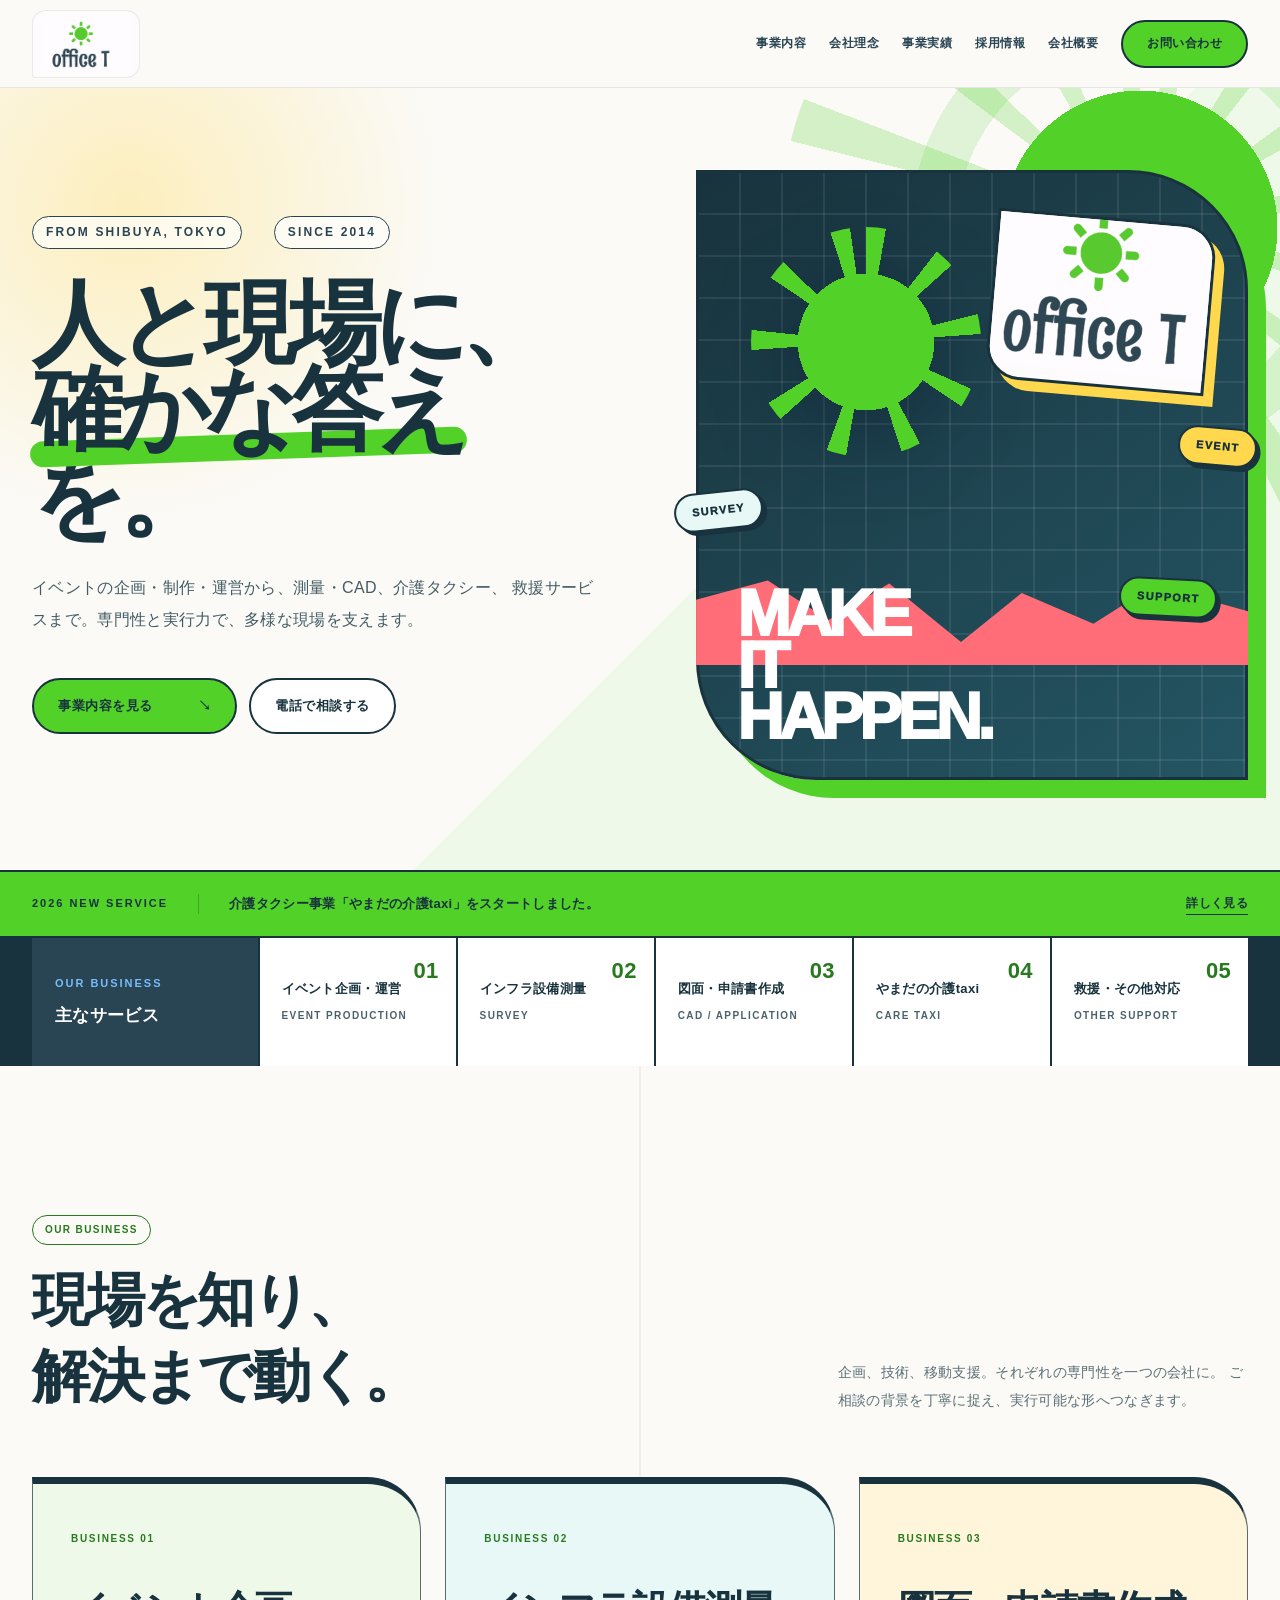
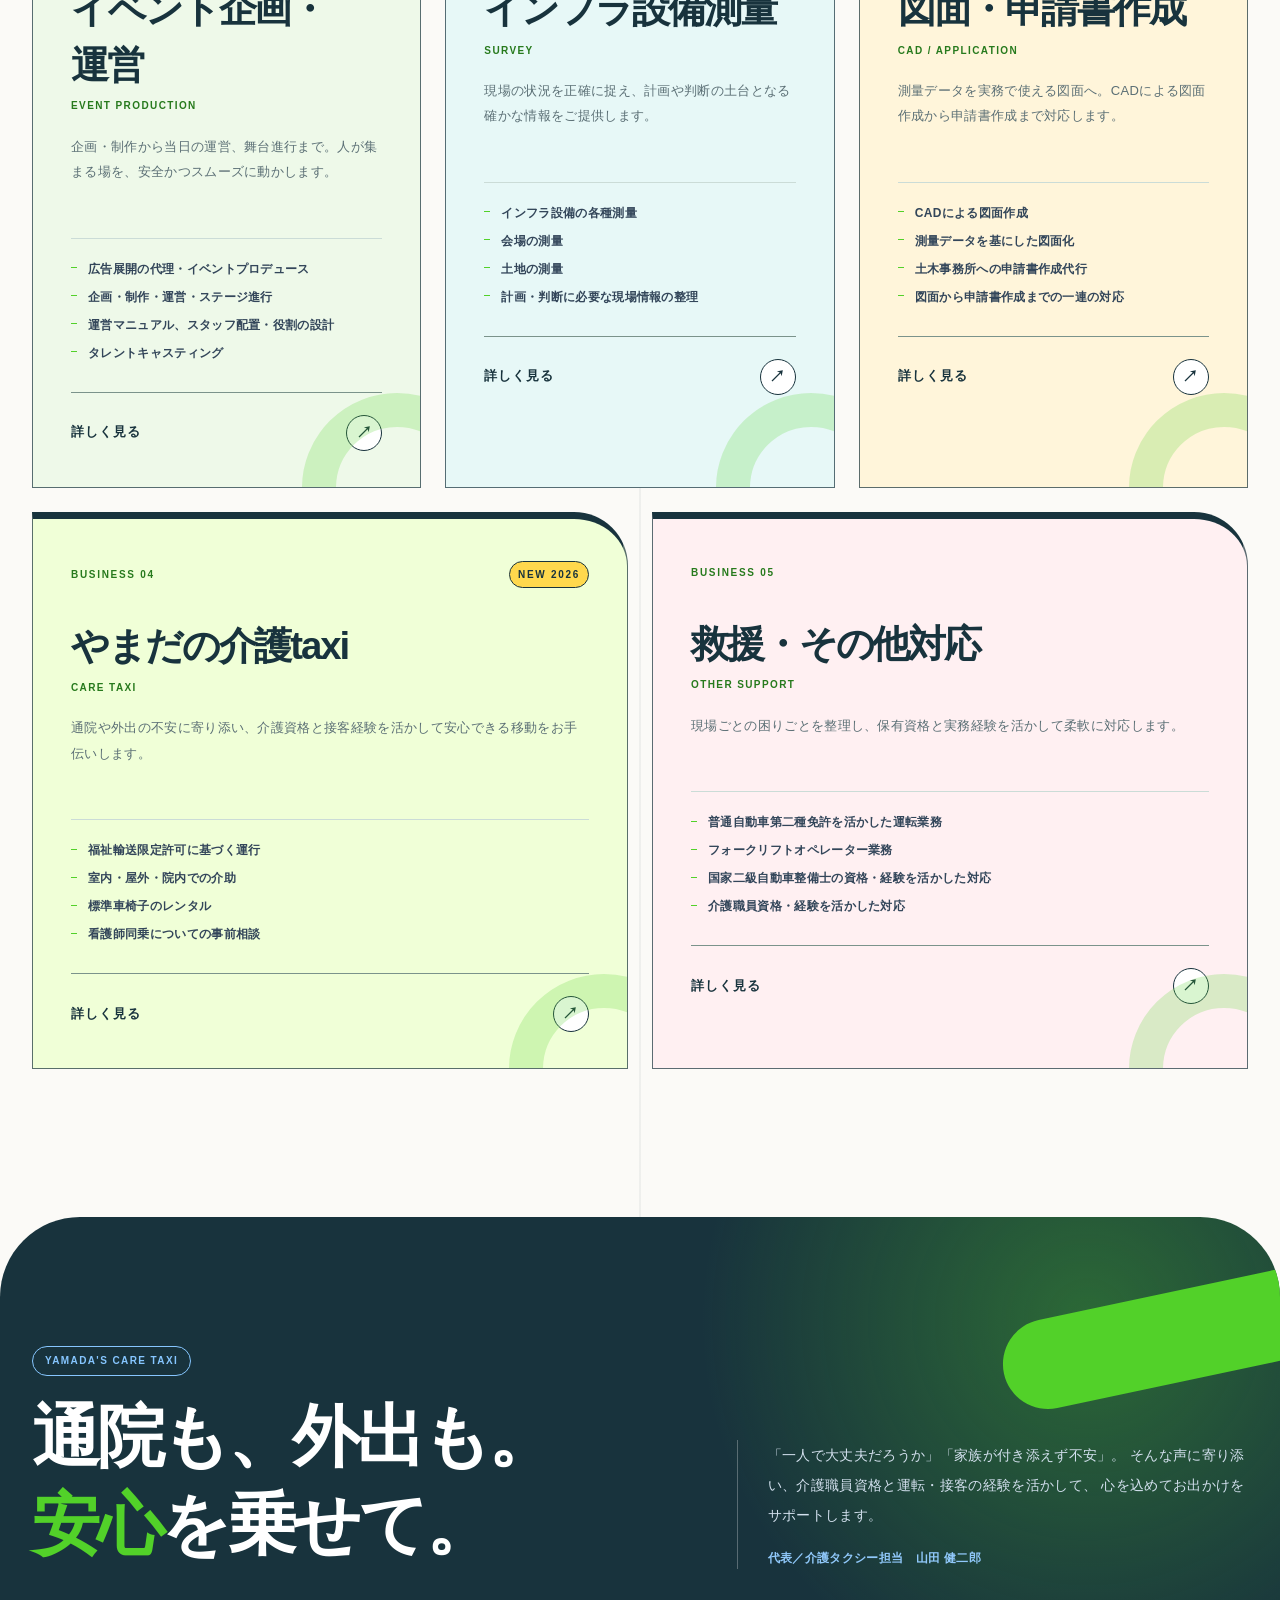
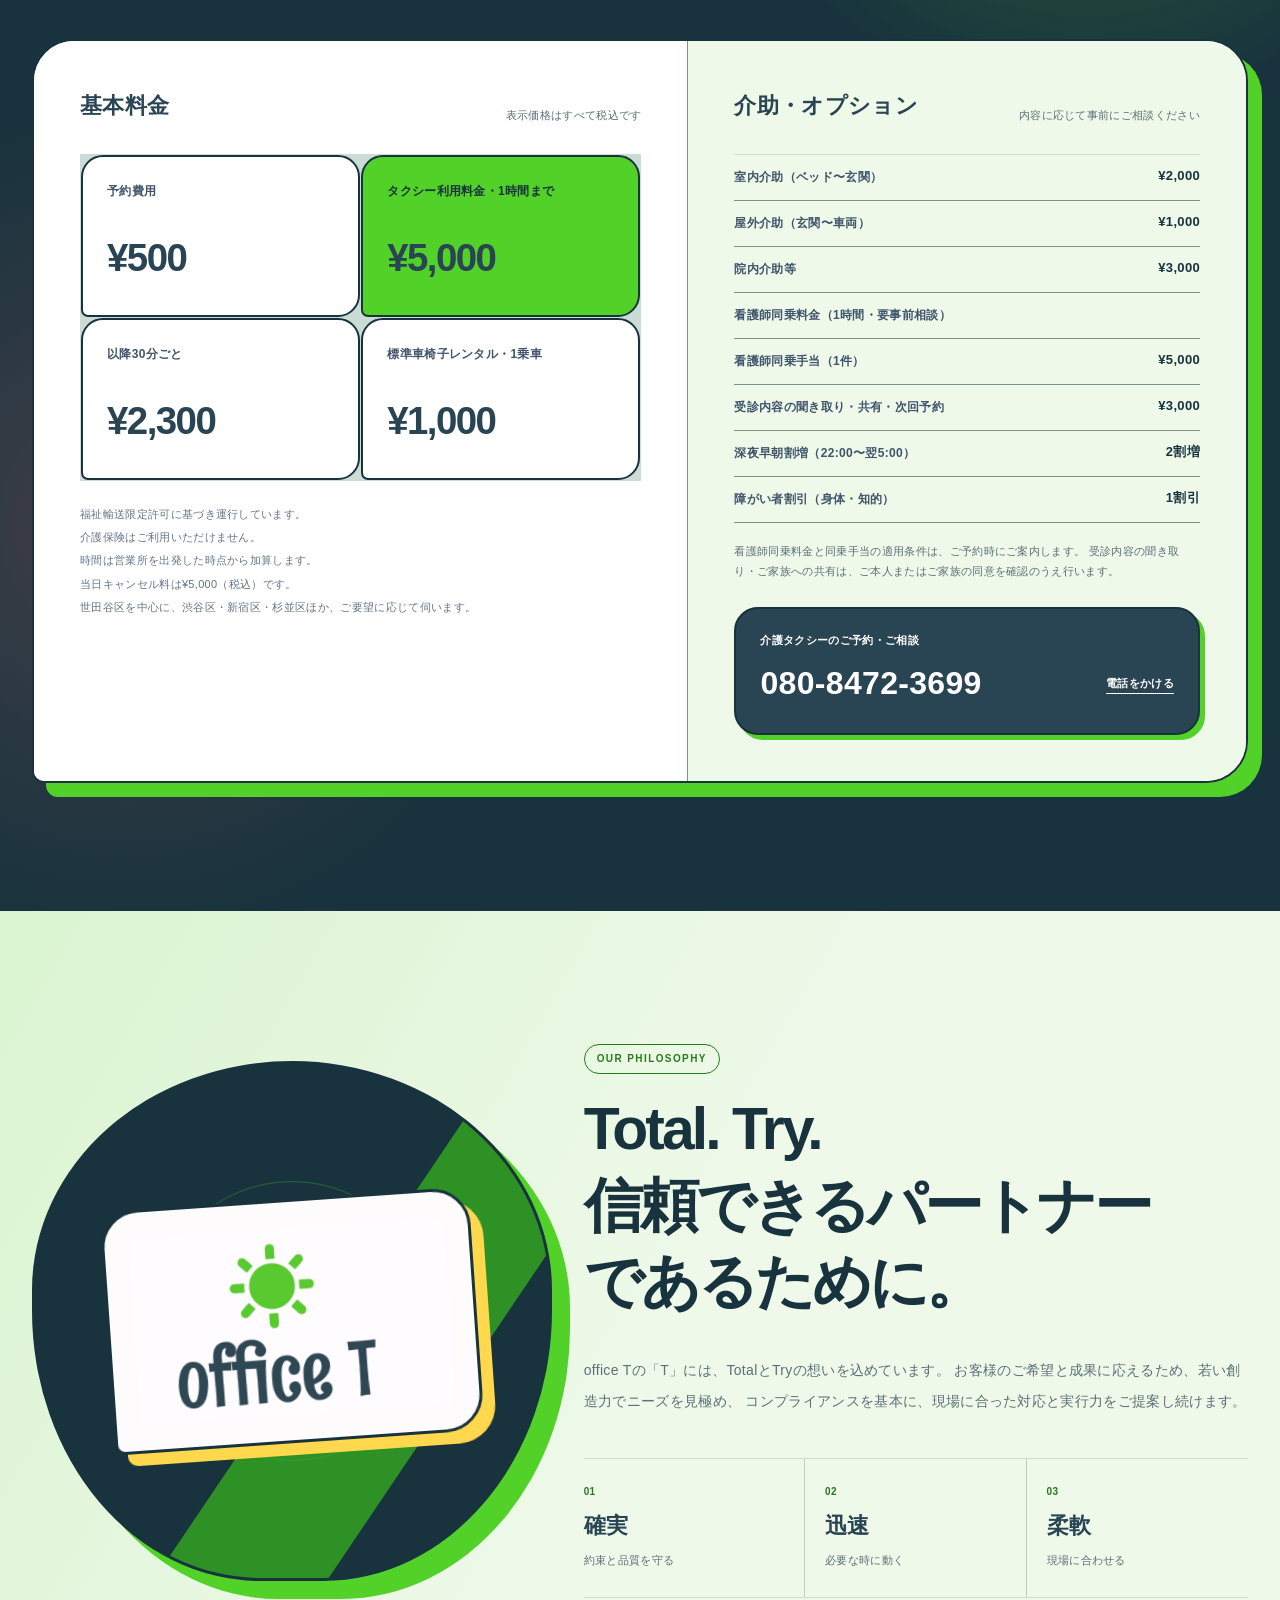
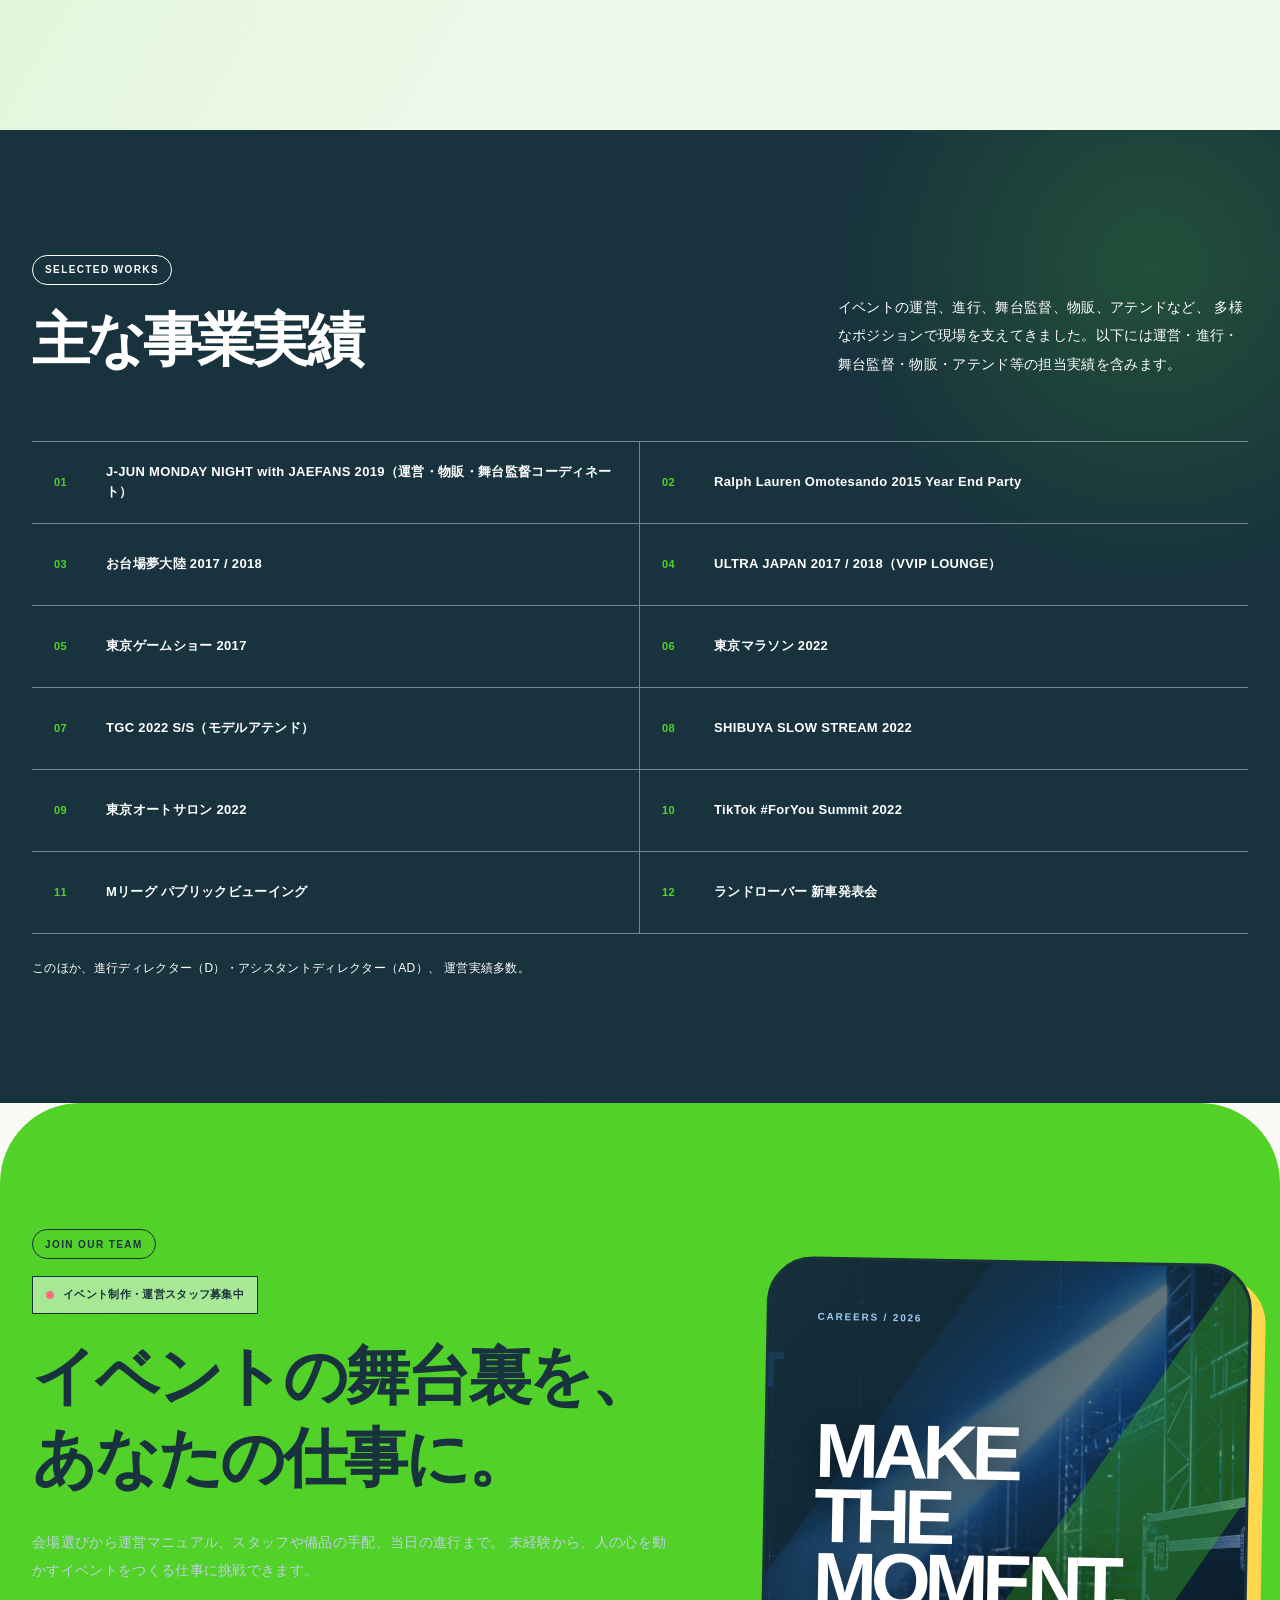
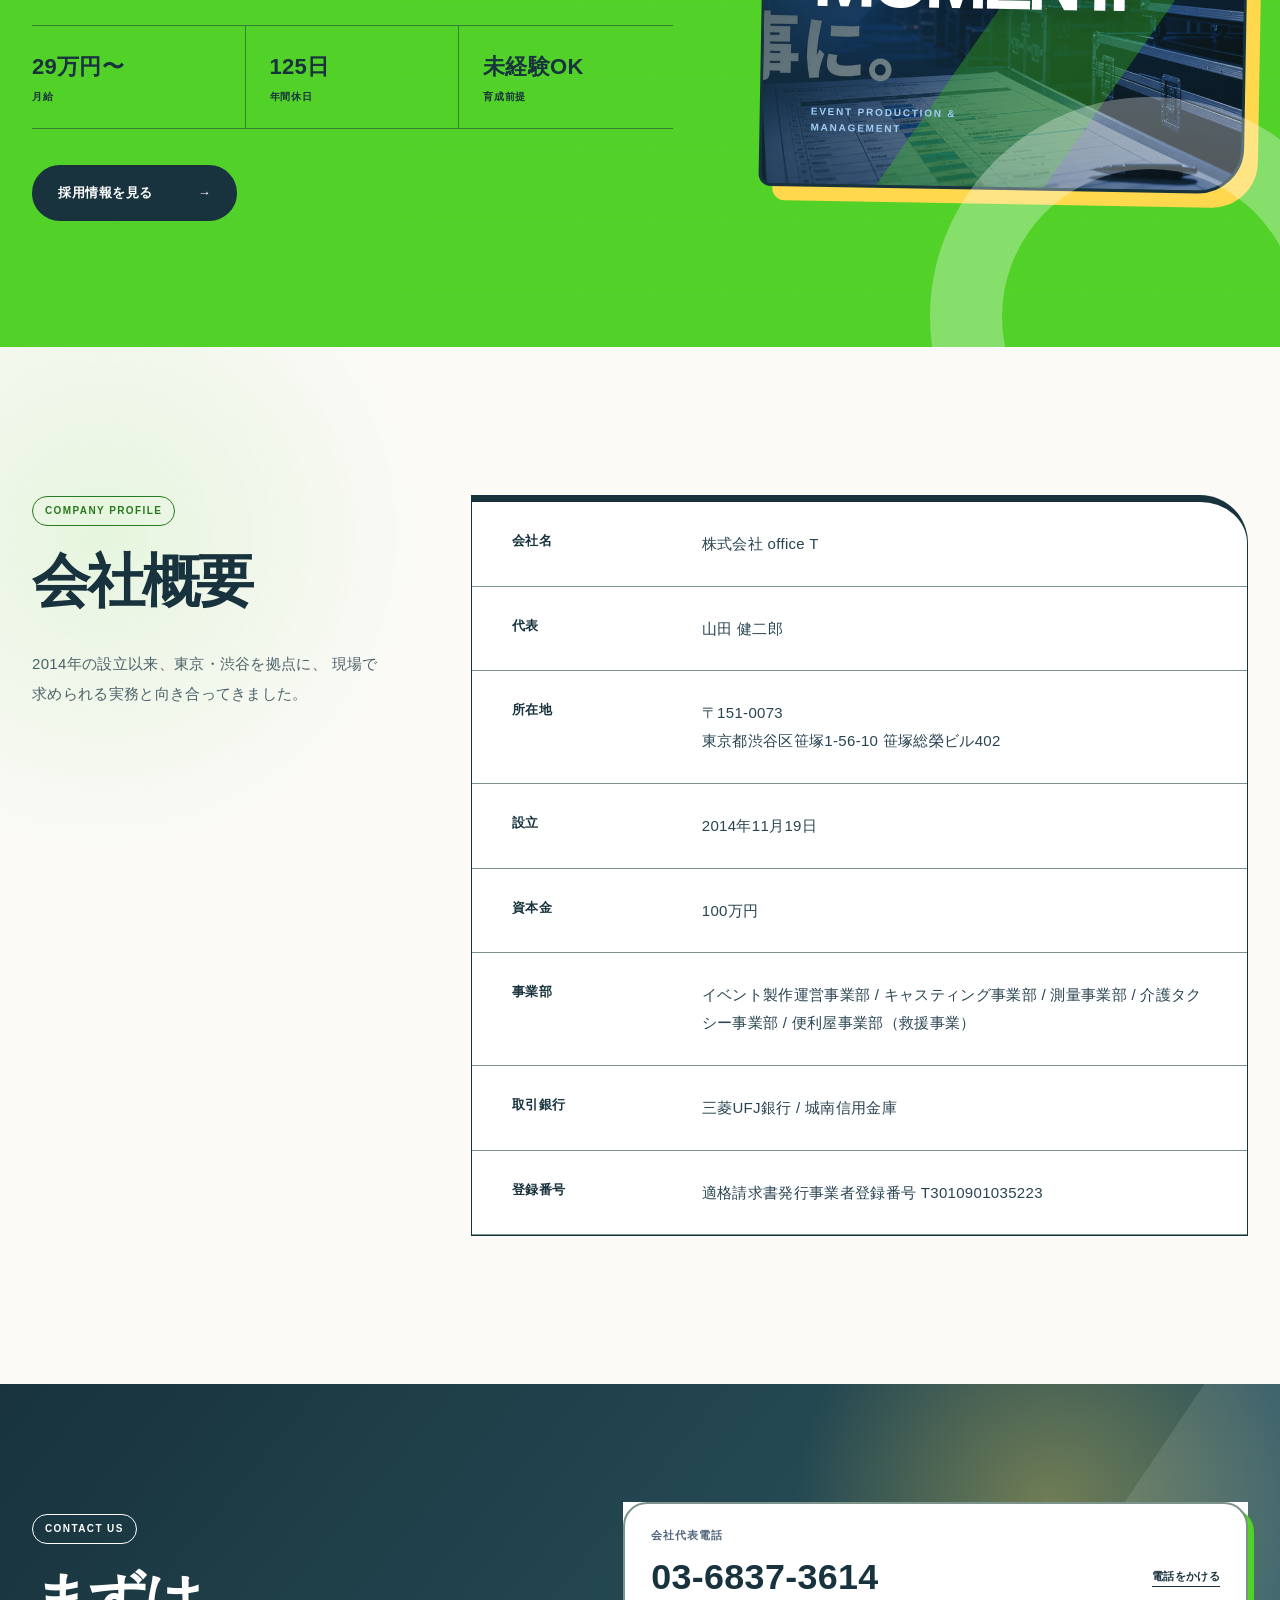
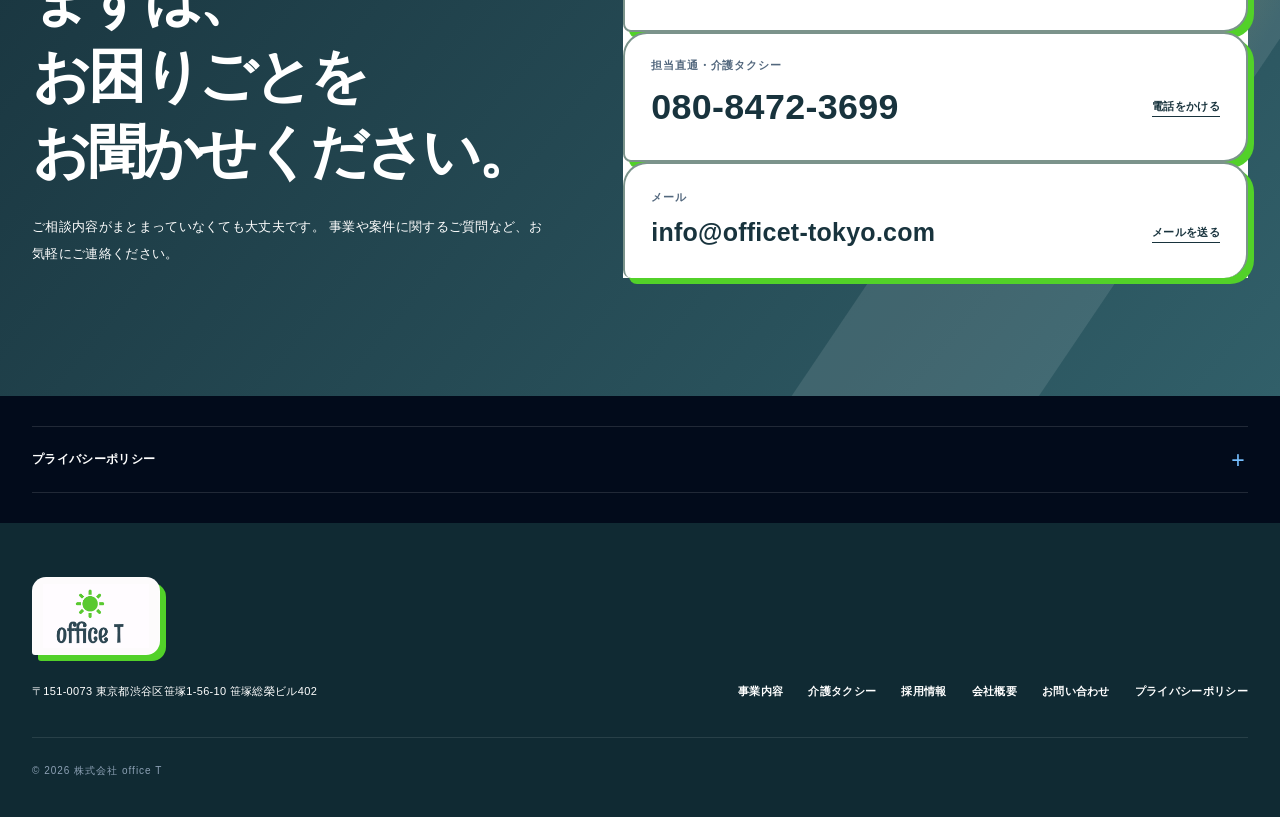
==== index.html @ 8876f2a4 "Restore correct nurse accompaniment fare" ====
<!DOCTYPE html><html lang="ja"><head><meta charSet="utf-8"/><meta name="viewport" content="width=device-width, initial-scale=1"/><link rel="stylesheet" href="/assets/index-BtFDcs9_.css" data-rsc-css-href="/assets/index-BtFDcs9_.css" data-precedence="vite-rsc/importer-resources"/><title>株式会社 office T｜イベント・測量・介護タクシー</title><meta name="description" content="東京都渋谷区の株式会社 office T。イベント企画・制作・運営、測量、CAD、介護タクシー、救援サービスを提供しています。"/><meta name="robots" content="index, follow"/><meta property="og:title" content="株式会社 office T｜人と現場に、確かな答えを。"/><meta property="og:description" content="イベント、測量・CAD、介護タクシー、救援サービス。専門性と実行力で多様な現場を支えます。"/><meta property="og:site_name" content="株式会社 office T"/><meta property="og:type" content="website"/><meta property="og:locale" content="ja_JP"/><meta property="og:image" content="https://github.com/user-attachments/assets/f2400045-079e-428f-be4b-5f1a729ca64e"/><meta property="og:image:width" content="1732"/><meta property="og:image:height" content="908"/><meta property="og:image:alt" content="株式会社 office T｜人と現場に、確かな答えを。"/><meta name="twitter:card" content="summary_large_image"/><meta name="twitter:title" content="株式会社 office T｜人と現場に、確かな答えを。"/><meta name="twitter:description" content="イベント、測量・CAD、介護タクシー、救援サービス。"/><meta name="twitter:image" content="https://github.com/user-attachments/assets/f2400045-079e-428f-be4b-5f1a729ca64e"/>
<link rel="canonical" href="https://officettokyo.com/"><meta property="og:url" content="https://officettokyo.com/"></head><body><a class="skip-link" href="#main">本文へ移動</a><header class="site-header"><div class="shell header-inner"><a class="brand" href="#top" aria-label="株式会社 office T トップへ"><span class="brand-logo-frame" aria-hidden="true"><img class="brand-logo" src="[data-uri]" alt="" width="832" height="503"/></span></a><nav class="desktop-nav" aria-label="メインナビゲーション"><a href="#business">事業内容</a><a href="#philosophy">会社理念</a><a href="#achievements">事業実績</a><a href="/recruit/">採用情報</a><a href="#company">会社概要</a><a class="nav-contact" href="#contact">お問い合わせ</a></nav><details class="mobile-menu"><summary aria-label="メニューを開く"><span aria-hidden="true"></span></summary><nav aria-label="モバイルナビゲーション"><a href="#business">事業内容</a><a href="/services/care-taxi/">介護タクシー</a><a href="#philosophy">会社理念</a><a href="#achievements">事業実績</a><a href="/recruit/">採用情報</a><a href="#company">会社概要</a><a href="#contact">お問い合わせ</a></nav></details></div></header><main id="main"><section class="hero" id="top" aria-labelledby="hero-title"><div class="hero-sunburst" aria-hidden="true"></div><div class="shell hero-inner"><div class="hero-copy"><div class="hero-meta"><span>FROM SHIBUYA, TOKYO</span><span>SINCE 2014</span></div><h1 id="hero-title"><span class="heading-line"><span class="text-chunk">人と現場に、</span></span><span class="heading-line"><span class="text-chunk"><em>確かな答え</em></span><wbr/><span class="text-chunk">を。</span></span></h1><p>イベントの企画・制作・運営から、測量・CAD、介護タクシー、 救援サービスまで。専門性と実行力で、多様な現場を支えます。</p><div class="hero-actions"><a class="button button-primary" href="#business">事業内容を見る <span aria-hidden="true">↘</span></a><a class="button button-secondary" href="tel:0368373614">電話で相談する</a></div></div><div class="hero-playground" aria-hidden="true"><div class="hero-logo-card"><img src="[data-uri]" alt="" width="832" height="503"/></div><strong class="hero-pop-word">MAKE<br/>IT<br/>HAPPEN.</strong><span class="hero-tag hero-tag-event">EVENT</span><span class="hero-tag hero-tag-survey">SURVEY</span><span class="hero-tag hero-tag-support">SUPPORT</span></div></div></section><aside class="announcement" aria-label="新着情報"><div class="shell announcement-inner"><span>2026 NEW SERVICE</span><p>介護タクシー事業「やまだの介護taxi」をスタートしました。</p><a href="/services/care-taxi/">詳しく見る</a></div></aside><nav class="business-index" aria-label="事業一覧"><div class="shell index-grid"><div class="index-title"><small>OUR BUSINESS</small><strong>主なサービス</strong></div><a href="/services/event/"><span>01</span><strong>イベント企画・運営</strong><small>EVENT PRODUCTION</small></a><a href="/services/survey/"><span>02</span><strong>インフラ設備測量</strong><small>SURVEY</small></a><a href="/services/cad/"><span>03</span><strong>図面・申請書作成</strong><small>CAD / APPLICATION</small></a><a href="/services/care-taxi/"><span>04</span><strong>やまだの介護taxi</strong><small>CARE TAXI</small></a><a href="/services/support/"><span>05</span><strong>救援・その他対応</strong><small>OTHER SUPPORT</small></a></div></nav><section class="section business-section" id="business" aria-labelledby="business-title"><div class="shell"><div class="section-heading"><div><span class="section-kicker">OUR BUSINESS</span><h2 id="business-title"><span class="heading-line"><span class="text-chunk">現場を知り、</span></span><span class="heading-line"><span class="text-chunk">解決まで動く。</span></span></h2></div><p>企画、技術、移動支援。それぞれの専門性を一つの会社に。 ご相談の背景を丁寧に捉え、実行可能な形へつなぎます。</p></div><div class="business-grid"><a href="/services/event/" class="business-card" id="event" aria-label="イベント企画・運営の詳細を見る"><div class="card-topline"><span>BUSINESS <!-- -->01</span></div><h3>イベント企画・運営<small>EVENT PRODUCTION</small></h3><p>企画・制作から当日の運営、舞台進行まで。人が集まる場を、安全かつスムーズに動かします。</p><ul><li>広告展開の代理・イベントプロデュース</li><li>企画・制作・運営・ステージ進行</li><li>運営マニュアル、スタッフ配置・役割の設計</li><li>タレントキャスティング</li></ul><span class="business-card-cta">詳しく見る <b aria-hidden="true">↗</b></span></a><a href="/services/survey/" class="business-card" id="survey" aria-label="インフラ設備測量の詳細を見る"><div class="card-topline"><span>BUSINESS <!-- -->02</span></div><h3>インフラ設備測量<small>SURVEY</small></h3><p>現場の状況を正確に捉え、計画や判断の土台となる確かな情報をご提供します。</p><ul><li>インフラ設備の各種測量</li><li>会場の測量</li><li>土地の測量</li><li>計画・判断に必要な現場情報の整理</li></ul><span class="business-card-cta">詳しく見る <b aria-hidden="true">↗</b></span></a><a href="/services/cad/" class="business-card" id="cad" aria-label="図面・申請書作成の詳細を見る"><div class="card-topline"><span>BUSINESS <!-- -->03</span></div><h3>図面・申請書作成<small>CAD / APPLICATION</small></h3><p>測量データを実務で使える図面へ。CADによる図面作成から申請書作成まで対応します。</p><ul><li>CADによる図面作成</li><li>測量データを基にした図面化</li><li>土木事務所への申請書作成代行</li><li>図面から申請書作成までの一連の対応</li></ul><span class="business-card-cta">詳しく見る <b aria-hidden="true">↗</b></span></a><a href="/services/care-taxi/" class="business-card" id="care-taxi" aria-label="やまだの介護taxiの詳細を見る"><div class="card-topline"><span>BUSINESS <!-- -->04</span><b>NEW 2026</b></div><h3>やまだの介護taxi<small>CARE TAXI</small></h3><p>通院や外出の不安に寄り添い、介護資格と接客経験を活かして安心できる移動をお手伝いします。</p><ul><li>福祉輸送限定許可に基づく運行</li><li>室内・屋外・院内での介助</li><li>標準車椅子のレンタル</li><li>看護師同乗についての事前相談</li></ul><span class="business-card-cta">詳しく見る <b aria-hidden="true">↗</b></span></a><a href="/services/support/" class="business-card" id="support" aria-label="救援・その他対応の詳細を見る"><div class="card-topline"><span>BUSINESS <!-- -->05</span></div><h3>救援・その他対応<small>OTHER SUPPORT</small></h3><p>現場ごとの困りごとを整理し、保有資格と実務経験を活かして柔軟に対応します。</p><ul><li>普通自動車第二種免許を活かした運転業務</li><li>フォークリフトオペレーター業務</li><li>国家二級自動車整備士の資格・経験を活かした対応</li><li>介護職員資格・経験を活かした対応</li></ul><span class="business-card-cta">詳しく見る <b aria-hidden="true">↗</b></span></a></div></div></section><section class="care-section" aria-labelledby="care-title"><div class="shell care-intro"><div><span class="section-kicker light">YAMADA&#x27;S CARE TAXI</span><h2 id="care-title"><span class="heading-line"><span class="text-chunk">通院も、外出も。</span></span><span class="heading-line"><span class="text-chunk"><em>安心</em>を乗せて。</span></span></h2></div><div class="care-message"><p>「一人で大丈夫だろうか」「家族が付き添えず不安」。 そんな声に寄り添い、介護職員資格と運転・接客の経験を活かして、 心を込めてお出かけをサポートします。</p><span>代表／介護タクシー担当　山田 健二郎</span></div></div><div class="fare-panel shell"><div class="fare-main"><div class="fare-heading"><span>基本料金</span><small>表示価格はすべて税込です</small></div><div class="fare-cards"><div><small>予約費用</small><strong>¥500</strong></div><div><small>タクシー利用料金・1時間まで</small><strong>¥5,000</strong></div><div><small>以降30分ごと</small><strong>¥2,300</strong></div><div><small>標準車椅子レンタル・1乗車</small><strong>¥1,000</strong></div></div><ul class="fare-notes"><li>福祉輸送限定許可に基づき運行しています。</li><li>介護保険はご利用いただけません。</li><li>時間は営業所を出発した時点から加算します。</li><li>当日キャンセル料は¥5,000（税込）です。</li><li>世田谷区を中心に、渋谷区・新宿区・杉並区ほか、ご要望に応じて伺います。</li></ul></div><div class="fare-options"><div class="fare-heading"><span>介助・オプション</span><small>内容に応じて事前にご相談ください</small></div><dl><div><dt>室内介助（ベッド〜玄関）</dt><dd><strong>¥2,000</strong></dd></div><div><dt>屋外介助（玄関〜車両）</dt><dd><strong>¥1,000</strong></dd></div><div><dt>院内介助等</dt><dd><strong>¥3,000</strong></dd></div><div><dt>看護師同乗料金（1時間・要事前相談）</dt><dd></dd></div><div><dt>看護師同乗手当（1件）</dt><dd><strong>¥5,000</strong></dd></div><div><dt>受診内容の聞き取り・共有・次回予約</dt><dd><strong>¥3,000</strong></dd></div><div><dt>深夜早朝割増（22:00〜翌5:00）</dt><dd><strong>2割増</strong></dd></div><div><dt>障がい者割引（身体・知的）</dt><dd><strong>1割引</strong></dd></div></dl><p class="fare-clarification">看護師同乗料金と同乗手当の適用条件は、ご予約時にご案内します。 受診内容の聞き取り・ご家族への共有は、ご本人またはご家族の同意を確認のうえ行います。</p><a class="fare-call" href="tel:08084723699"><small>介護タクシーのご予約・ご相談</small><strong>080-8472-3699</strong><span>電話をかける</span></a></div></div></section><section class="philosophy-section" id="philosophy" aria-labelledby="philosophy-title"><div class="shell philosophy-inner"><div class="philosophy-graphic" aria-hidden="true"><img src="[data-uri]" alt="" width="832" height="503"/></div><div class="philosophy-copy"><span class="section-kicker">OUR PHILOSOPHY</span><h2 id="philosophy-title"><span class="heading-line">Total. Try.</span><span class="heading-line"><span class="text-chunk"><em>信頼できる</em></span><wbr/><span class="text-chunk"><em>パートナー</em></span><wbr/><span class="text-chunk">であるために。</span></span></h2><p>office Tの「T」には、TotalとTryの想いを込めています。 お客様のご希望と成果に応えるため、若い創造力でニーズを見極め、 コンプライアンスを基本に、現場に合った対応と実行力をご提案し続けます。</p><div class="values"><div><span>01</span><strong>確実</strong><small>約束と品質を守る</small></div><div><span>02</span><strong>迅速</strong><small>必要な時に動く</small></div><div><span>03</span><strong>柔軟</strong><small>現場に合わせる</small></div></div></div></div></section><section class="section achievements-section" id="achievements" aria-labelledby="achievements-title"><div class="shell"><div class="section-heading"><div><span class="section-kicker">SELECTED WORKS</span><h2 id="achievements-title">主な事業実績</h2></div><p>イベントの運営、進行、舞台監督、物販、アテンドなど、 多様なポジションで現場を支えてきました。以下には運営・進行・ 舞台監督・物販・アテンド等の担当実績を含みます。</p></div><ol class="achievement-list"><li><span>01</span><strong>J-JUN MONDAY NIGHT with JAEFANS 2019（運営・物販・舞台監督コーディネート）</strong></li><li><span>02</span><strong>Ralph Lauren Omotesando 2015 Year End Party</strong></li><li><span>03</span><strong>お台場夢大陸 2017 / 2018</strong></li><li><span>04</span><strong>ULTRA JAPAN 2017 / 2018（VVIP LOUNGE）</strong></li><li><span>05</span><strong>東京ゲームショー 2017</strong></li><li><span>06</span><strong>東京マラソン 2022</strong></li><li><span>07</span><strong>TGC 2022 S/S（モデルアテンド）</strong></li><li><span>08</span><strong>SHIBUYA SLOW STREAM 2022</strong></li><li><span>09</span><strong>東京オートサロン 2022</strong></li><li><span>10</span><strong>TikTok #ForYou Summit 2022</strong></li><li><span>11</span><strong>Mリーグ パブリックビューイング</strong></li><li><span>12</span><strong>ランドローバー 新車発表会</strong></li></ol><p class="achievement-note">このほか、進行ディレクター（D）・アシスタントディレクター（AD）、 運営実績多数。</p></div></section><section class="recruit-teaser" id="recruit" aria-labelledby="recruit-teaser-title"><div class="shell recruit-teaser-inner"><div class="recruit-teaser-copy"><span class="section-kicker light">JOIN OUR TEAM</span><p class="recruit-status"><span aria-hidden="true"></span>イベント制作・運営スタッフ募集中</p><h2 id="recruit-teaser-title"><span class="heading-line"><span class="text-chunk">イベントの</span><wbr/><span class="text-chunk">舞台裏を、</span></span><span class="heading-line"><span class="text-chunk">あなたの仕事</span><wbr/><span class="text-chunk">に。</span></span></h2><p>会場選びから運営マニュアル、スタッフや備品の手配、当日の進行まで。 未経験から、人の心を動かすイベントをつくる仕事に挑戦できます。</p><ul class="recruit-teaser-facts" aria-label="募集のポイント"><li><strong>29万円〜</strong><span>月給</span></li><li><strong>125日</strong><span>年間休日</span></li><li><strong>未経験OK</strong><span>育成前提</span></li></ul><a href="/recruit/" class="button recruit-teaser-link">採用情報を見る <span aria-hidden="true">→</span></a></div><div class="recruit-teaser-graphic" aria-hidden="true"><small>CAREERS / 2026</small><strong>MAKE<br/>THE<br/>MOMENT.</strong><span>EVENT PRODUCTION &amp; MANAGEMENT</span></div></div></section><section class="company-section" id="company" aria-labelledby="company-title"><div class="shell company-inner"><div class="company-intro"><span class="section-kicker light">COMPANY PROFILE</span><h2 id="company-title">会社概要</h2><p>2014年の設立以来、東京・渋谷を拠点に、 現場で求められる実務と向き合ってきました。</p></div><dl class="company-table"><div><dt>会社名</dt><dd>株式会社 office T</dd></div><div><dt>代表</dt><dd>山田 健二郎</dd></div><div><dt>所在地</dt><dd>〒151-0073<br/>東京都渋谷区笹塚1-56-10 笹塚総榮ビル402</dd></div><div><dt>設立</dt><dd>2014年11月19日</dd></div><div><dt>資本金</dt><dd>100万円</dd></div><div><dt>事業部</dt><dd>イベント製作運営事業部 / キャスティング事業部 / 測量事業部 / 介護タクシー事業部 / 便利屋事業部（救援事業）</dd></div><div><dt>取引銀行</dt><dd>三菱UFJ銀行 / 城南信用金庫</dd></div><div><dt>登録番号</dt><dd>適格請求書発行事業者登録番号 T3010901035223</dd></div></dl></div></section><section class="contact-section" id="contact" aria-labelledby="contact-title"><div class="shell contact-inner"><div class="contact-copy"><span class="section-kicker light">CONTACT US</span><h2 id="contact-title"><span class="heading-line"><span class="text-chunk">まずは、</span><wbr/><span class="text-chunk">お困りごとを</span></span><span class="heading-line"><span class="text-chunk">お聞かせください。</span></span></h2><p>ご相談内容がまとまっていなくても大丈夫です。 事業や案件に関するご質問など、お気軽にご連絡ください。</p></div><div class="contact-methods"><a href="tel:0368373614"><small>会社代表電話</small><strong>03-6837-3614</strong><span>電話をかける</span></a><a href="tel:08084723699"><small>担当直通・介護タクシー</small><strong>080-8472-3699</strong><span>電話をかける</span></a><a href="mailto:info@officet-tokyo.com"><small>メール</small><strong class="contact-email">info@officet-tokyo.com</strong><span>メールを送る</span></a></div></div></section><section class="privacy-section" id="privacy" aria-labelledby="privacy-title"><div class="shell"><details><summary id="privacy-title">プライバシーポリシー</summary><div class="privacy-content"><p>株式会社 office Tは、お問い合わせ等を通じてお預かりした個人情報を、 ご相談への回答、サービスのご案内および業務上必要な連絡のために利用します。</p><p>法令に基づく場合を除き、ご本人の同意なく個人情報を第三者へ提供しません。 個人情報への不正アクセス、紛失、漏えい等を防ぐため、適切な管理に努めます。</p><p>個人情報の開示・訂正・削除等のご相談は、<a href="mailto:info@officet-tokyo.com">info@officet-tokyo.com</a>までご連絡ください。</p></div></details></div></section></main><footer class="site-footer"><div class="shell footer-inner"><div><a class="brand footer-brand" href="#top" aria-label="株式会社 office T トップへ"><span class="brand-logo-frame" aria-hidden="true"><img class="brand-logo" src="[data-uri]" alt="" width="832" height="503"/></span></a><address>〒151-0073 東京都渋谷区笹塚1-56-10 笹塚総榮ビル402</address></div><div class="footer-links"><a href="#business">事業内容</a><a href="/services/care-taxi/">介護タクシー</a><a href="/recruit/">採用情報</a><a href="#company">会社概要</a><a href="#contact">お問い合わせ</a><a href="#privacy">プライバシーポリシー</a></div><small class="copyright">© 2026 株式会社 office T</small></div></footer><a class="mobile-callbar" href="tel:08084723699"><small>介護タクシー ご予約・ご相談</small><strong>080-8472-3699</strong></a></body></html>
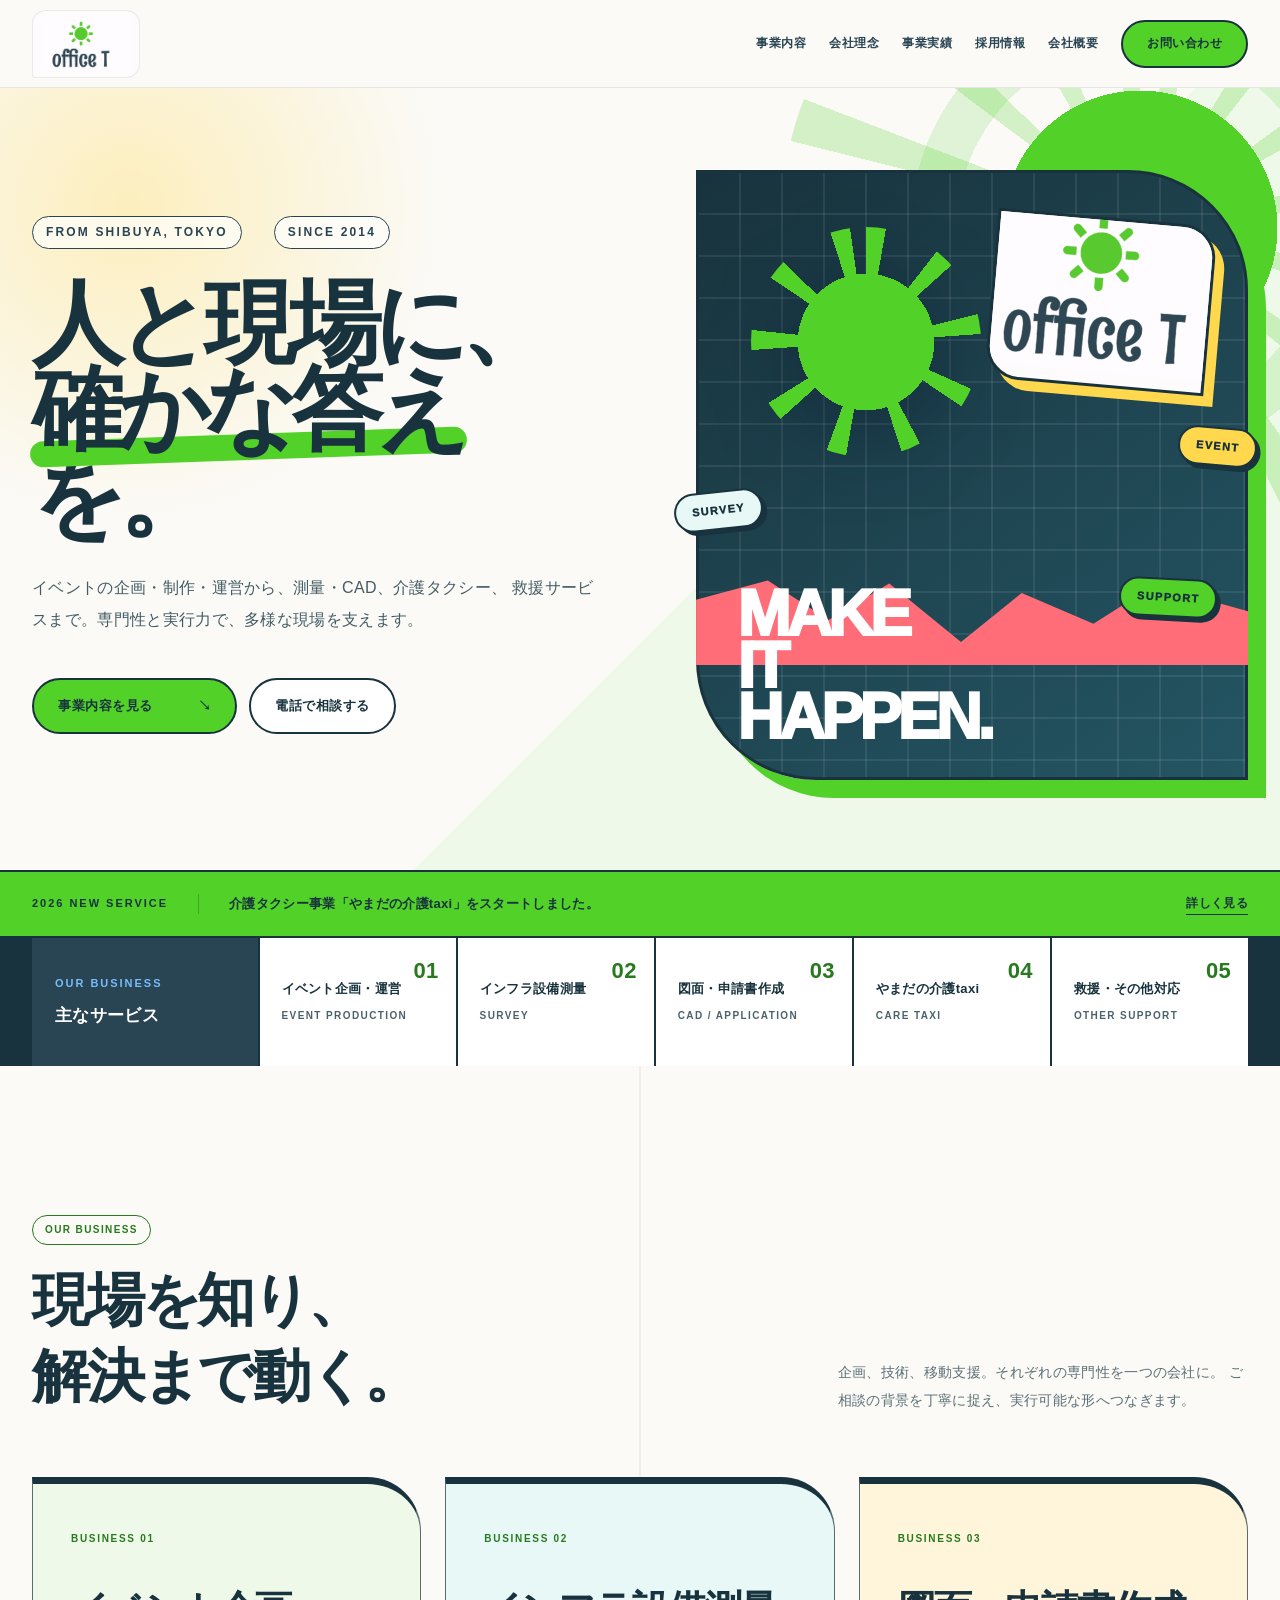
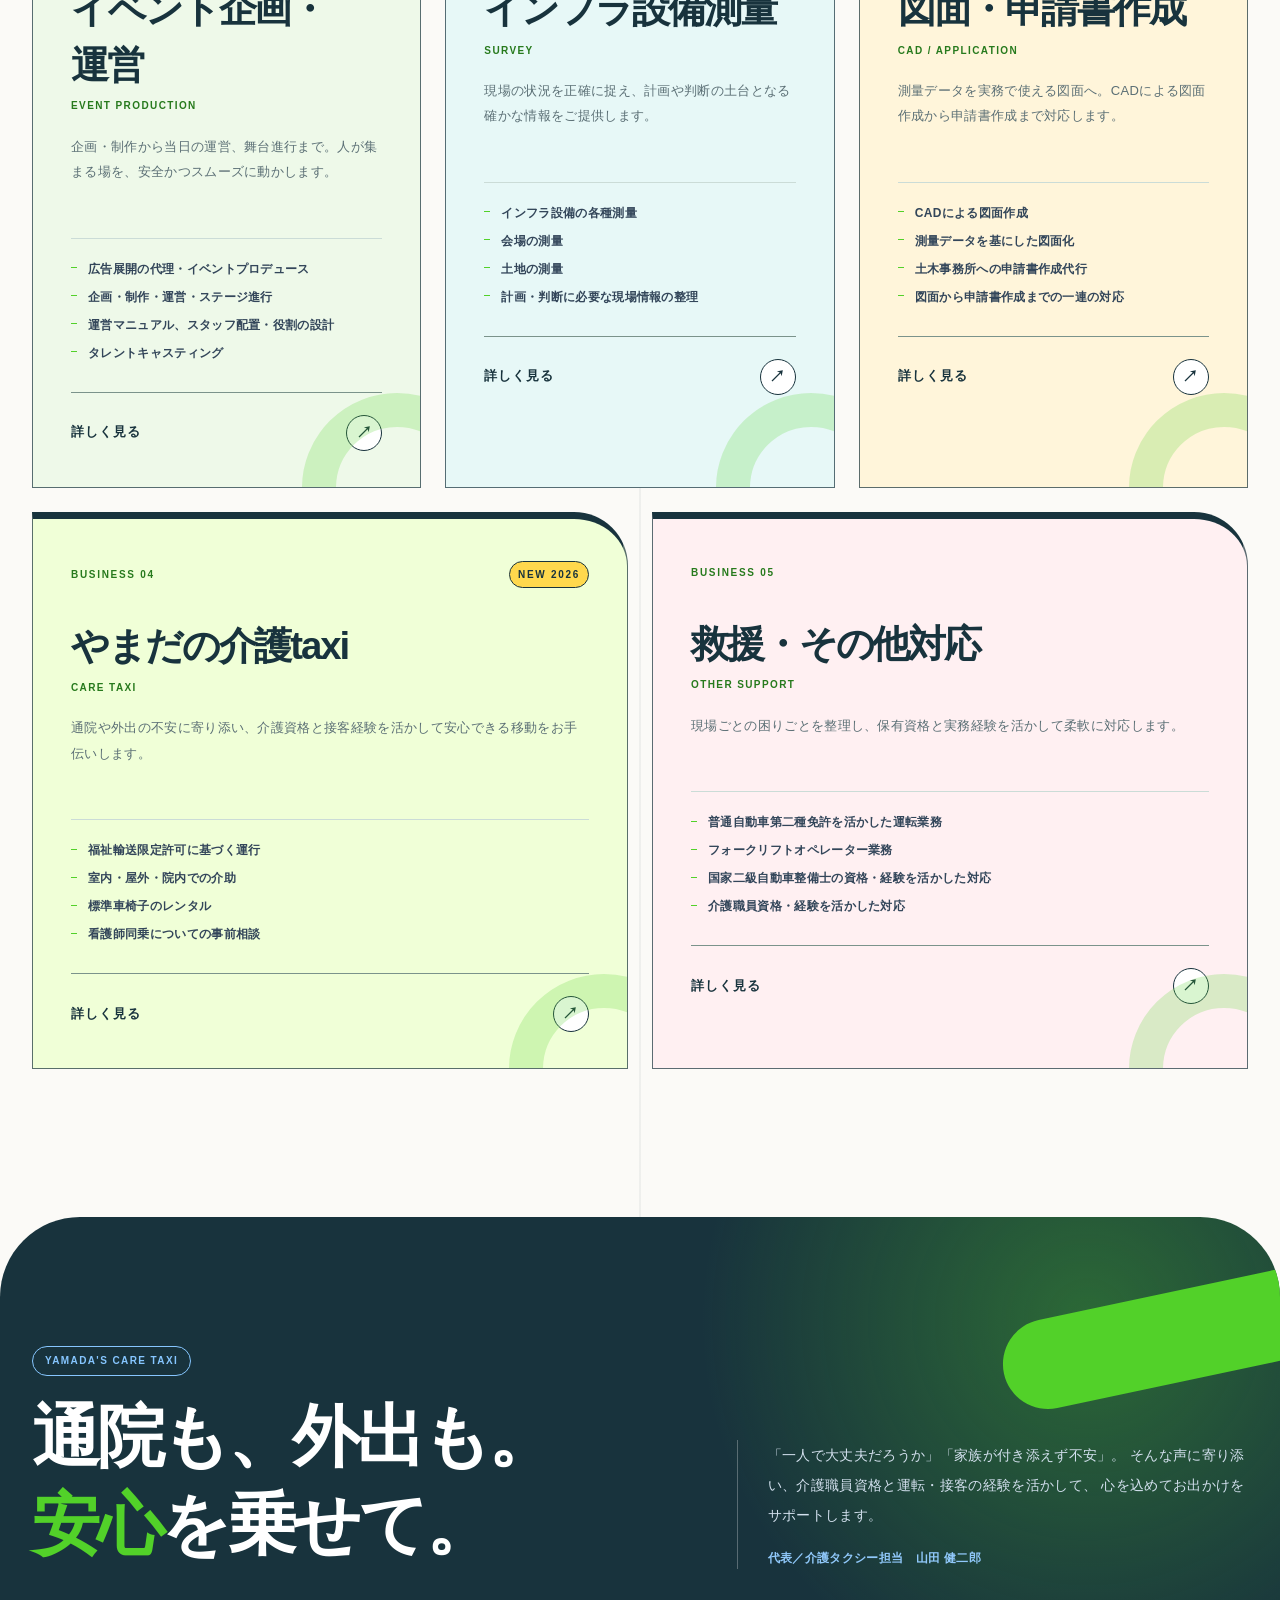
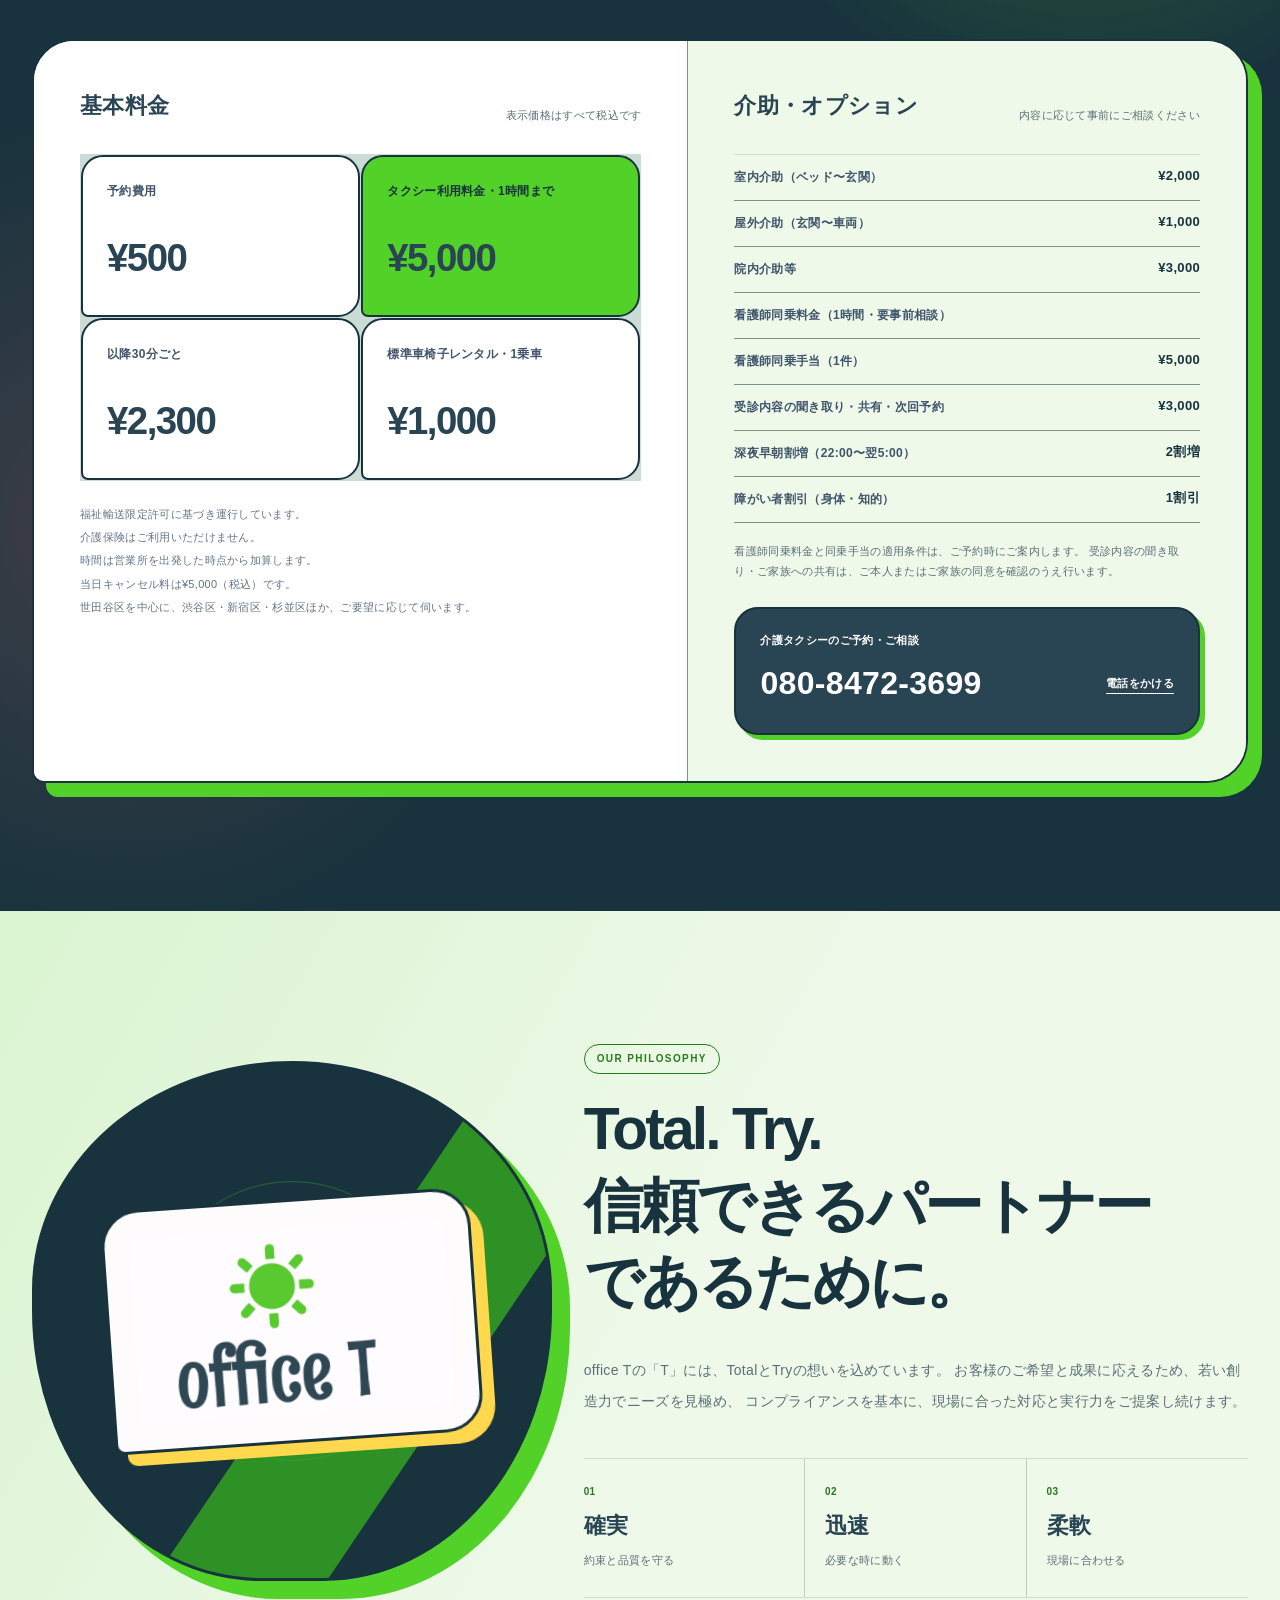
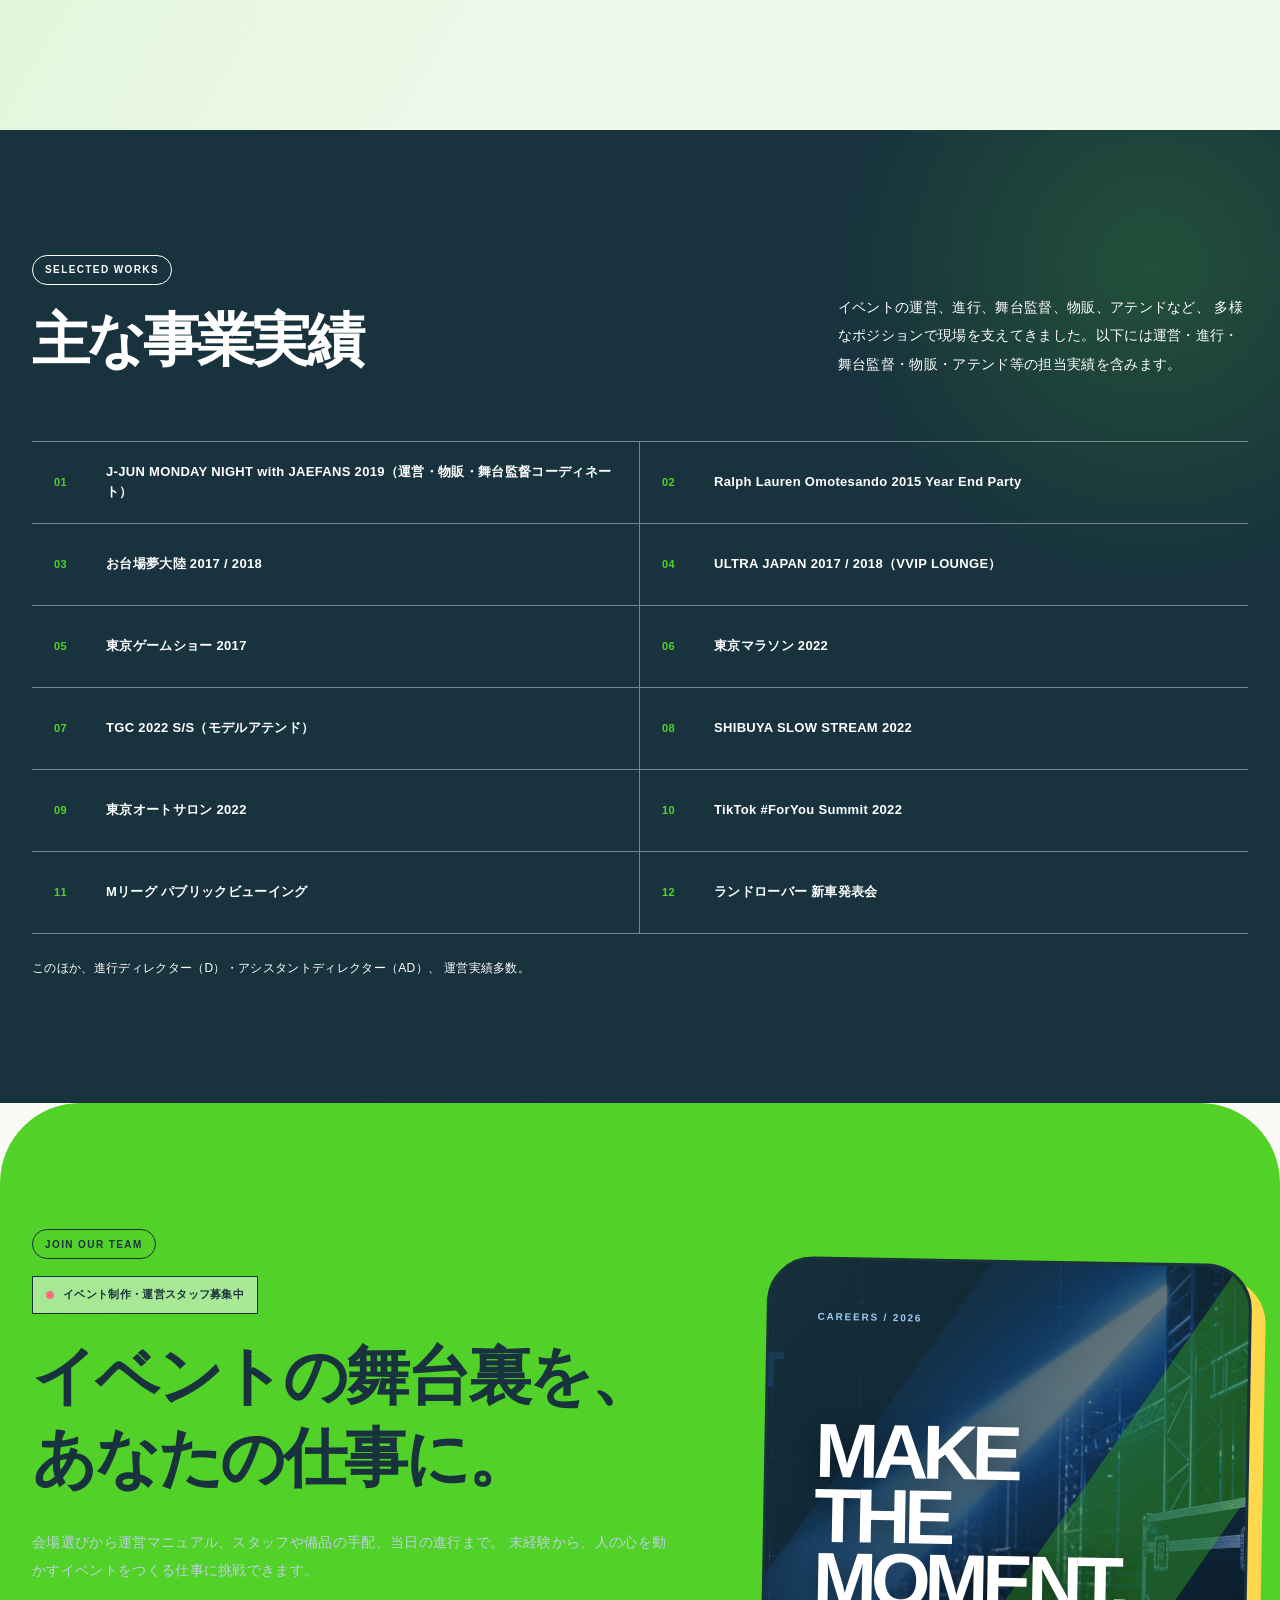
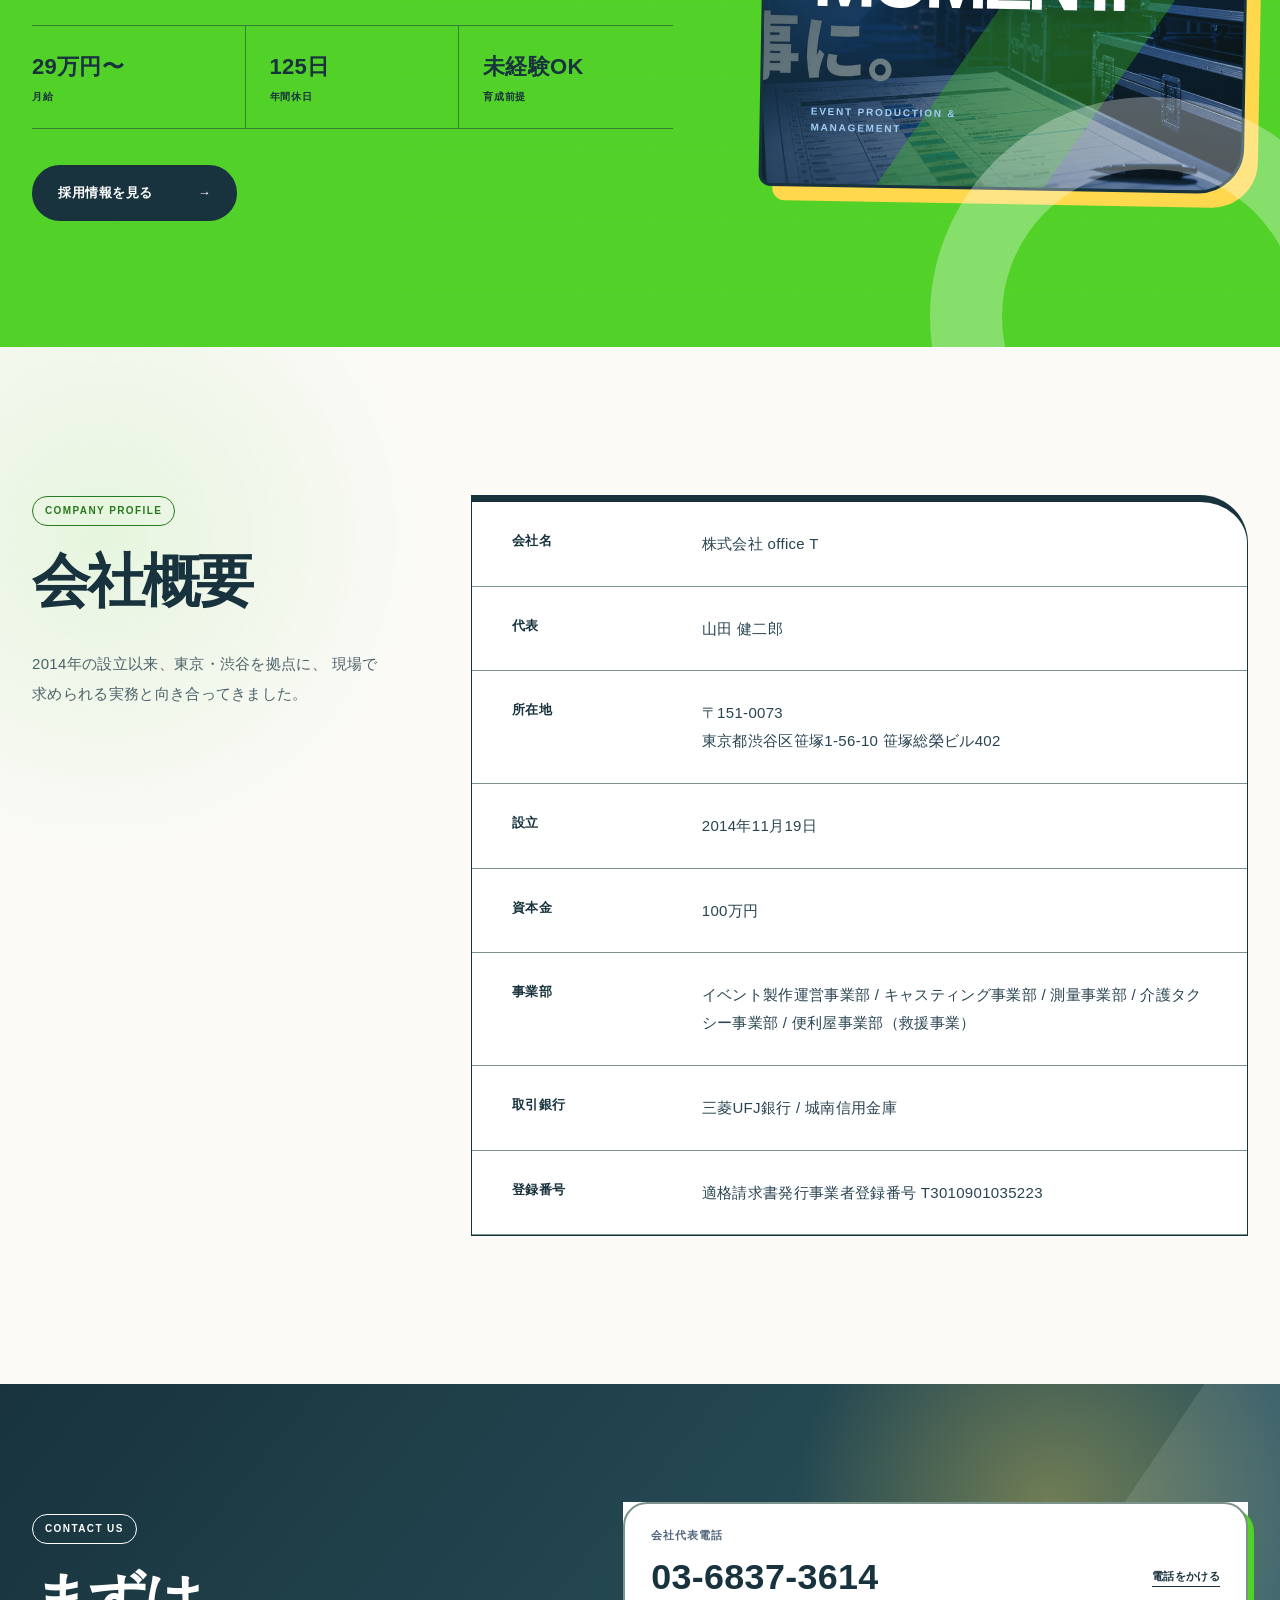
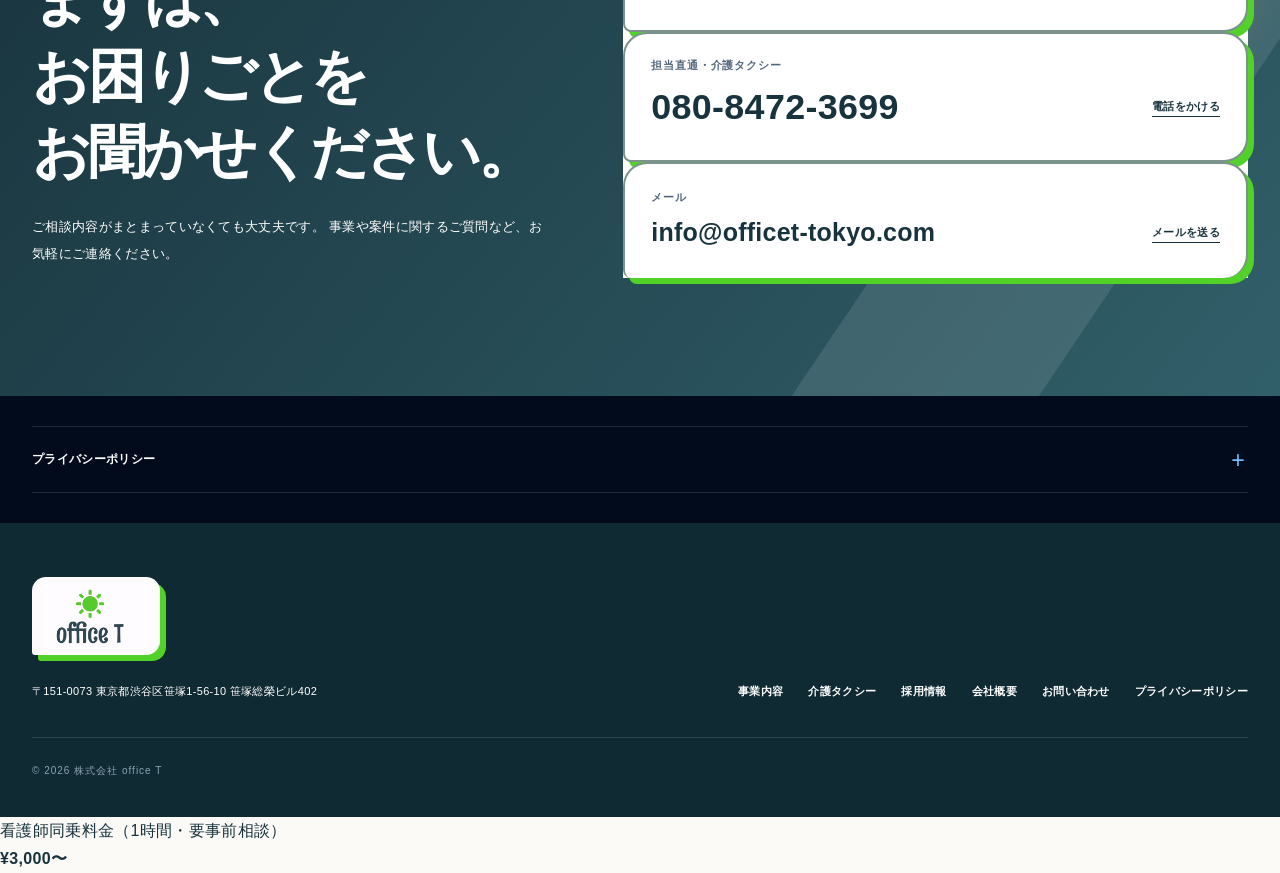
==== commit f24b584b: "Restore correct displayed care taxi fare" ====
--- a/index.html
+++ b/index.html
@@ -1,2 +1,3 @@
 <!DOCTYPE html><html lang="ja"><head><meta charSet="utf-8"/><meta name="viewport" content="width=device-width, initial-scale=1"/><link rel="stylesheet" href="/assets/index-BtFDcs9_.css" data-rsc-css-href="/assets/index-BtFDcs9_.css" data-precedence="vite-rsc/importer-resources"/><title>株式会社 office T｜イベント・測量・介護タクシー</title><meta name="description" content="東京都渋谷区の株式会社 office T。イベント企画・制作・運営、測量、CAD、介護タクシー、救援サービスを提供しています。"/><meta name="robots" content="index, follow"/><meta property="og:title" content="株式会社 office T｜人と現場に、確かな答えを。"/><meta property="og:description" content="イベント、測量・CAD、介護タクシー、救援サービス。専門性と実行力で多様な現場を支えます。"/><meta property="og:site_name" content="株式会社 office T"/><meta property="og:type" content="website"/><meta property="og:locale" content="ja_JP"/><meta property="og:image" content="https://github.com/user-attachments/assets/f2400045-079e-428f-be4b-5f1a729ca64e"/><meta property="og:image:width" content="1732"/><meta property="og:image:height" content="908"/><meta property="og:image:alt" content="株式会社 office T｜人と現場に、確かな答えを。"/><meta name="twitter:card" content="summary_large_image"/><meta name="twitter:title" content="株式会社 office T｜人と現場に、確かな答えを。"/><meta name="twitter:description" content="イベント、測量・CAD、介護タクシー、救援サービス。"/><meta name="twitter:image" content="https://github.com/user-attachments/assets/f2400045-079e-428f-be4b-5f1a729ca64e"/>
 <link rel="canonical" href="https://officettokyo.com/"><meta property="og:url" content="https://officettokyo.com/"></head><body><a class="skip-link" href="#main">本文へ移動</a><header class="site-header"><div class="shell header-inner"><a class="brand" href="#top" aria-label="株式会社 office T トップへ"><span class="brand-logo-frame" aria-hidden="true"><img class="brand-logo" src="[data-uri]" alt="" width="832" height="503"/></span></a><nav class="desktop-nav" aria-label="メインナビゲーション"><a href="#business">事業内容</a><a href="#philosophy">会社理念</a><a href="#achievements">事業実績</a><a href="/recruit/">採用情報</a><a href="#company">会社概要</a><a class="nav-contact" href="#contact">お問い合わせ</a></nav><details class="mobile-menu"><summary aria-label="メニューを開く"><span aria-hidden="true"></span></summary><nav aria-label="モバイルナビゲーション"><a href="#business">事業内容</a><a href="/services/care-taxi/">介護タクシー</a><a href="#philosophy">会社理念</a><a href="#achievements">事業実績</a><a href="/recruit/">採用情報</a><a href="#company">会社概要</a><a href="#contact">お問い合わせ</a></nav></details></div></header><main id="main"><section class="hero" id="top" aria-labelledby="hero-title"><div class="hero-sunburst" aria-hidden="true"></div><div class="shell hero-inner"><div class="hero-copy"><div class="hero-meta"><span>FROM SHIBUYA, TOKYO</span><span>SINCE 2014</span></div><h1 id="hero-title"><span class="heading-line"><span class="text-chunk">人と現場に、</span></span><span class="heading-line"><span class="text-chunk"><em>確かな答え</em></span><wbr/><span class="text-chunk">を。</span></span></h1><p>イベントの企画・制作・運営から、測量・CAD、介護タクシー、 救援サービスまで。専門性と実行力で、多様な現場を支えます。</p><div class="hero-actions"><a class="button button-primary" href="#business">事業内容を見る <span aria-hidden="true">↘</span></a><a class="button button-secondary" href="tel:0368373614">電話で相談する</a></div></div><div class="hero-playground" aria-hidden="true"><div class="hero-logo-card"><img src="[data-uri]" alt="" width="832" height="503"/></div><strong class="hero-pop-word">MAKE<br/>IT<br/>HAPPEN.</strong><span class="hero-tag hero-tag-event">EVENT</span><span class="hero-tag hero-tag-survey">SURVEY</span><span class="hero-tag hero-tag-support">SUPPORT</span></div></div></section><aside class="announcement" aria-label="新着情報"><div class="shell announcement-inner"><span>2026 NEW SERVICE</span><p>介護タクシー事業「やまだの介護taxi」をスタートしました。</p><a href="/services/care-taxi/">詳しく見る</a></div></aside><nav class="business-index" aria-label="事業一覧"><div class="shell index-grid"><div class="index-title"><small>OUR BUSINESS</small><strong>主なサービス</strong></div><a href="/services/event/"><span>01</span><strong>イベント企画・運営</strong><small>EVENT PRODUCTION</small></a><a href="/services/survey/"><span>02</span><strong>インフラ設備測量</strong><small>SURVEY</small></a><a href="/services/cad/"><span>03</span><strong>図面・申請書作成</strong><small>CAD / APPLICATION</small></a><a href="/services/care-taxi/"><span>04</span><strong>やまだの介護taxi</strong><small>CARE TAXI</small></a><a href="/services/support/"><span>05</span><strong>救援・その他対応</strong><small>OTHER SUPPORT</small></a></div></nav><section class="section business-section" id="business" aria-labelledby="business-title"><div class="shell"><div class="section-heading"><div><span class="section-kicker">OUR BUSINESS</span><h2 id="business-title"><span class="heading-line"><span class="text-chunk">現場を知り、</span></span><span class="heading-line"><span class="text-chunk">解決まで動く。</span></span></h2></div><p>企画、技術、移動支援。それぞれの専門性を一つの会社に。 ご相談の背景を丁寧に捉え、実行可能な形へつなぎます。</p></div><div class="business-grid"><a href="/services/event/" class="business-card" id="event" aria-label="イベント企画・運営の詳細を見る"><div class="card-topline"><span>BUSINESS <!-- -->01</span></div><h3>イベント企画・運営<small>EVENT PRODUCTION</small></h3><p>企画・制作から当日の運営、舞台進行まで。人が集まる場を、安全かつスムーズに動かします。</p><ul><li>広告展開の代理・イベントプロデュース</li><li>企画・制作・運営・ステージ進行</li><li>運営マニュアル、スタッフ配置・役割の設計</li><li>タレントキャスティング</li></ul><span class="business-card-cta">詳しく見る <b aria-hidden="true">↗</b></span></a><a href="/services/survey/" class="business-card" id="survey" aria-label="インフラ設備測量の詳細を見る"><div class="card-topline"><span>BUSINESS <!-- -->02</span></div><h3>インフラ設備測量<small>SURVEY</small></h3><p>現場の状況を正確に捉え、計画や判断の土台となる確かな情報をご提供します。</p><ul><li>インフラ設備の各種測量</li><li>会場の測量</li><li>土地の測量</li><li>計画・判断に必要な現場情報の整理</li></ul><span class="business-card-cta">詳しく見る <b aria-hidden="true">↗</b></span></a><a href="/services/cad/" class="business-card" id="cad" aria-label="図面・申請書作成の詳細を見る"><div class="card-topline"><span>BUSINESS <!-- -->03</span></div><h3>図面・申請書作成<small>CAD / APPLICATION</small></h3><p>測量データを実務で使える図面へ。CADによる図面作成から申請書作成まで対応します。</p><ul><li>CADによる図面作成</li><li>測量データを基にした図面化</li><li>土木事務所への申請書作成代行</li><li>図面から申請書作成までの一連の対応</li></ul><span class="business-card-cta">詳しく見る <b aria-hidden="true">↗</b></span></a><a href="/services/care-taxi/" class="business-card" id="care-taxi" aria-label="やまだの介護taxiの詳細を見る"><div class="card-topline"><span>BUSINESS <!-- -->04</span><b>NEW 2026</b></div><h3>やまだの介護taxi<small>CARE TAXI</small></h3><p>通院や外出の不安に寄り添い、介護資格と接客経験を活かして安心できる移動をお手伝いします。</p><ul><li>福祉輸送限定許可に基づく運行</li><li>室内・屋外・院内での介助</li><li>標準車椅子のレンタル</li><li>看護師同乗についての事前相談</li></ul><span class="business-card-cta">詳しく見る <b aria-hidden="true">↗</b></span></a><a href="/services/support/" class="business-card" id="support" aria-label="救援・その他対応の詳細を見る"><div class="card-topline"><span>BUSINESS <!-- -->05</span></div><h3>救援・その他対応<small>OTHER SUPPORT</small></h3><p>現場ごとの困りごとを整理し、保有資格と実務経験を活かして柔軟に対応します。</p><ul><li>普通自動車第二種免許を活かした運転業務</li><li>フォークリフトオペレーター業務</li><li>国家二級自動車整備士の資格・経験を活かした対応</li><li>介護職員資格・経験を活かした対応</li></ul><span class="business-card-cta">詳しく見る <b aria-hidden="true">↗</b></span></a></div></div></section><section class="care-section" aria-labelledby="care-title"><div class="shell care-intro"><div><span class="section-kicker light">YAMADA&#x27;S CARE TAXI</span><h2 id="care-title"><span class="heading-line"><span class="text-chunk">通院も、外出も。</span></span><span class="heading-line"><span class="text-chunk"><em>安心</em>を乗せて。</span></span></h2></div><div class="care-message"><p>「一人で大丈夫だろうか」「家族が付き添えず不安」。 そんな声に寄り添い、介護職員資格と運転・接客の経験を活かして、 心を込めてお出かけをサポートします。</p><span>代表／介護タクシー担当　山田 健二郎</span></div></div><div class="fare-panel shell"><div class="fare-main"><div class="fare-heading"><span>基本料金</span><small>表示価格はすべて税込です</small></div><div class="fare-cards"><div><small>予約費用</small><strong>¥500</strong></div><div><small>タクシー利用料金・1時間まで</small><strong>¥5,000</strong></div><div><small>以降30分ごと</small><strong>¥2,300</strong></div><div><small>標準車椅子レンタル・1乗車</small><strong>¥1,000</strong></div></div><ul class="fare-notes"><li>福祉輸送限定許可に基づき運行しています。</li><li>介護保険はご利用いただけません。</li><li>時間は営業所を出発した時点から加算します。</li><li>当日キャンセル料は¥5,000（税込）です。</li><li>世田谷区を中心に、渋谷区・新宿区・杉並区ほか、ご要望に応じて伺います。</li></ul></div><div class="fare-options"><div class="fare-heading"><span>介助・オプション</span><small>内容に応じて事前にご相談ください</small></div><dl><div><dt>室内介助（ベッド〜玄関）</dt><dd><strong>¥2,000</strong></dd></div><div><dt>屋外介助（玄関〜車両）</dt><dd><strong>¥1,000</strong></dd></div><div><dt>院内介助等</dt><dd><strong>¥3,000</strong></dd></div><div><dt>看護師同乗料金（1時間・要事前相談）</dt><dd></dd></div><div><dt>看護師同乗手当（1件）</dt><dd><strong>¥5,000</strong></dd></div><div><dt>受診内容の聞き取り・共有・次回予約</dt><dd><strong>¥3,000</strong></dd></div><div><dt>深夜早朝割増（22:00〜翌5:00）</dt><dd><strong>2割増</strong></dd></div><div><dt>障がい者割引（身体・知的）</dt><dd><strong>1割引</strong></dd></div></dl><p class="fare-clarification">看護師同乗料金と同乗手当の適用条件は、ご予約時にご案内します。 受診内容の聞き取り・ご家族への共有は、ご本人またはご家族の同意を確認のうえ行います。</p><a class="fare-call" href="tel:08084723699"><small>介護タクシーのご予約・ご相談</small><strong>080-8472-3699</strong><span>電話をかける</span></a></div></div></section><section class="philosophy-section" id="philosophy" aria-labelledby="philosophy-title"><div class="shell philosophy-inner"><div class="philosophy-graphic" aria-hidden="true"><img src="[data-uri]" alt="" width="832" height="503"/></div><div class="philosophy-copy"><span class="section-kicker">OUR PHILOSOPHY</span><h2 id="philosophy-title"><span class="heading-line">Total. Try.</span><span class="heading-line"><span class="text-chunk"><em>信頼できる</em></span><wbr/><span class="text-chunk"><em>パートナー</em></span><wbr/><span class="text-chunk">であるために。</span></span></h2><p>office Tの「T」には、TotalとTryの想いを込めています。 お客様のご希望と成果に応えるため、若い創造力でニーズを見極め、 コンプライアンスを基本に、現場に合った対応と実行力をご提案し続けます。</p><div class="values"><div><span>01</span><strong>確実</strong><small>約束と品質を守る</small></div><div><span>02</span><strong>迅速</strong><small>必要な時に動く</small></div><div><span>03</span><strong>柔軟</strong><small>現場に合わせる</small></div></div></div></div></section><section class="section achievements-section" id="achievements" aria-labelledby="achievements-title"><div class="shell"><div class="section-heading"><div><span class="section-kicker">SELECTED WORKS</span><h2 id="achievements-title">主な事業実績</h2></div><p>イベントの運営、進行、舞台監督、物販、アテンドなど、 多様なポジションで現場を支えてきました。以下には運営・進行・ 舞台監督・物販・アテンド等の担当実績を含みます。</p></div><ol class="achievement-list"><li><span>01</span><strong>J-JUN MONDAY NIGHT with JAEFANS 2019（運営・物販・舞台監督コーディネート）</strong></li><li><span>02</span><strong>Ralph Lauren Omotesando 2015 Year End Party</strong></li><li><span>03</span><strong>お台場夢大陸 2017 / 2018</strong></li><li><span>04</span><strong>ULTRA JAPAN 2017 / 2018（VVIP LOUNGE）</strong></li><li><span>05</span><strong>東京ゲームショー 2017</strong></li><li><span>06</span><strong>東京マラソン 2022</strong></li><li><span>07</span><strong>TGC 2022 S/S（モデルアテンド）</strong></li><li><span>08</span><strong>SHIBUYA SLOW STREAM 2022</strong></li><li><span>09</span><strong>東京オートサロン 2022</strong></li><li><span>10</span><strong>TikTok #ForYou Summit 2022</strong></li><li><span>11</span><strong>Mリーグ パブリックビューイング</strong></li><li><span>12</span><strong>ランドローバー 新車発表会</strong></li></ol><p class="achievement-note">このほか、進行ディレクター（D）・アシスタントディレクター（AD）、 運営実績多数。</p></div></section><section class="recruit-teaser" id="recruit" aria-labelledby="recruit-teaser-title"><div class="shell recruit-teaser-inner"><div class="recruit-teaser-copy"><span class="section-kicker light">JOIN OUR TEAM</span><p class="recruit-status"><span aria-hidden="true"></span>イベント制作・運営スタッフ募集中</p><h2 id="recruit-teaser-title"><span class="heading-line"><span class="text-chunk">イベントの</span><wbr/><span class="text-chunk">舞台裏を、</span></span><span class="heading-line"><span class="text-chunk">あなたの仕事</span><wbr/><span class="text-chunk">に。</span></span></h2><p>会場選びから運営マニュアル、スタッフや備品の手配、当日の進行まで。 未経験から、人の心を動かすイベントをつくる仕事に挑戦できます。</p><ul class="recruit-teaser-facts" aria-label="募集のポイント"><li><strong>29万円〜</strong><span>月給</span></li><li><strong>125日</strong><span>年間休日</span></li><li><strong>未経験OK</strong><span>育成前提</span></li></ul><a href="/recruit/" class="button recruit-teaser-link">採用情報を見る <span aria-hidden="true">→</span></a></div><div class="recruit-teaser-graphic" aria-hidden="true"><small>CAREERS / 2026</small><strong>MAKE<br/>THE<br/>MOMENT.</strong><span>EVENT PRODUCTION &amp; MANAGEMENT</span></div></div></section><section class="company-section" id="company" aria-labelledby="company-title"><div class="shell company-inner"><div class="company-intro"><span class="section-kicker light">COMPANY PROFILE</span><h2 id="company-title">会社概要</h2><p>2014年の設立以来、東京・渋谷を拠点に、 現場で求められる実務と向き合ってきました。</p></div><dl class="company-table"><div><dt>会社名</dt><dd>株式会社 office T</dd></div><div><dt>代表</dt><dd>山田 健二郎</dd></div><div><dt>所在地</dt><dd>〒151-0073<br/>東京都渋谷区笹塚1-56-10 笹塚総榮ビル402</dd></div><div><dt>設立</dt><dd>2014年11月19日</dd></div><div><dt>資本金</dt><dd>100万円</dd></div><div><dt>事業部</dt><dd>イベント製作運営事業部 / キャスティング事業部 / 測量事業部 / 介護タクシー事業部 / 便利屋事業部（救援事業）</dd></div><div><dt>取引銀行</dt><dd>三菱UFJ銀行 / 城南信用金庫</dd></div><div><dt>登録番号</dt><dd>適格請求書発行事業者登録番号 T3010901035223</dd></div></dl></div></section><section class="contact-section" id="contact" aria-labelledby="contact-title"><div class="shell contact-inner"><div class="contact-copy"><span class="section-kicker light">CONTACT US</span><h2 id="contact-title"><span class="heading-line"><span class="text-chunk">まずは、</span><wbr/><span class="text-chunk">お困りごとを</span></span><span class="heading-line"><span class="text-chunk">お聞かせください。</span></span></h2><p>ご相談内容がまとまっていなくても大丈夫です。 事業や案件に関するご質問など、お気軽にご連絡ください。</p></div><div class="contact-methods"><a href="tel:0368373614"><small>会社代表電話</small><strong>03-6837-3614</strong><span>電話をかける</span></a><a href="tel:08084723699"><small>担当直通・介護タクシー</small><strong>080-8472-3699</strong><span>電話をかける</span></a><a href="mailto:info@officet-tokyo.com"><small>メール</small><strong class="contact-email">info@officet-tokyo.com</strong><span>メールを送る</span></a></div></div></section><section class="privacy-section" id="privacy" aria-labelledby="privacy-title"><div class="shell"><details><summary id="privacy-title">プライバシーポリシー</summary><div class="privacy-content"><p>株式会社 office Tは、お問い合わせ等を通じてお預かりした個人情報を、 ご相談への回答、サービスのご案内および業務上必要な連絡のために利用します。</p><p>法令に基づく場合を除き、ご本人の同意なく個人情報を第三者へ提供しません。 個人情報への不正アクセス、紛失、漏えい等を防ぐため、適切な管理に努めます。</p><p>個人情報の開示・訂正・削除等のご相談は、<a href="mailto:info@officet-tokyo.com">info@officet-tokyo.com</a>までご連絡ください。</p></div></details></div></section></main><footer class="site-footer"><div class="shell footer-inner"><div><a class="brand footer-brand" href="#top" aria-label="株式会社 office T トップへ"><span class="brand-logo-frame" aria-hidden="true"><img class="brand-logo" src="[data-uri]" alt="" width="832" height="503"/></span></a><address>〒151-0073 東京都渋谷区笹塚1-56-10 笹塚総榮ビル402</address></div><div class="footer-links"><a href="#business">事業内容</a><a href="/services/care-taxi/">介護タクシー</a><a href="/recruit/">採用情報</a><a href="#company">会社概要</a><a href="#contact">お問い合わせ</a><a href="#privacy">プライバシーポリシー</a></div><small class="copyright">© 2026 株式会社 office T</small></div></footer><a class="mobile-callbar" href="tel:08084723699"><small>介護タクシー ご予約・ご相談</small><strong>080-8472-3699</strong></a></body></html>
+<dt>看護師同乗料金（1時間・要事前相談）</dt><dd><strong>¥3,000〜</strong></dd>
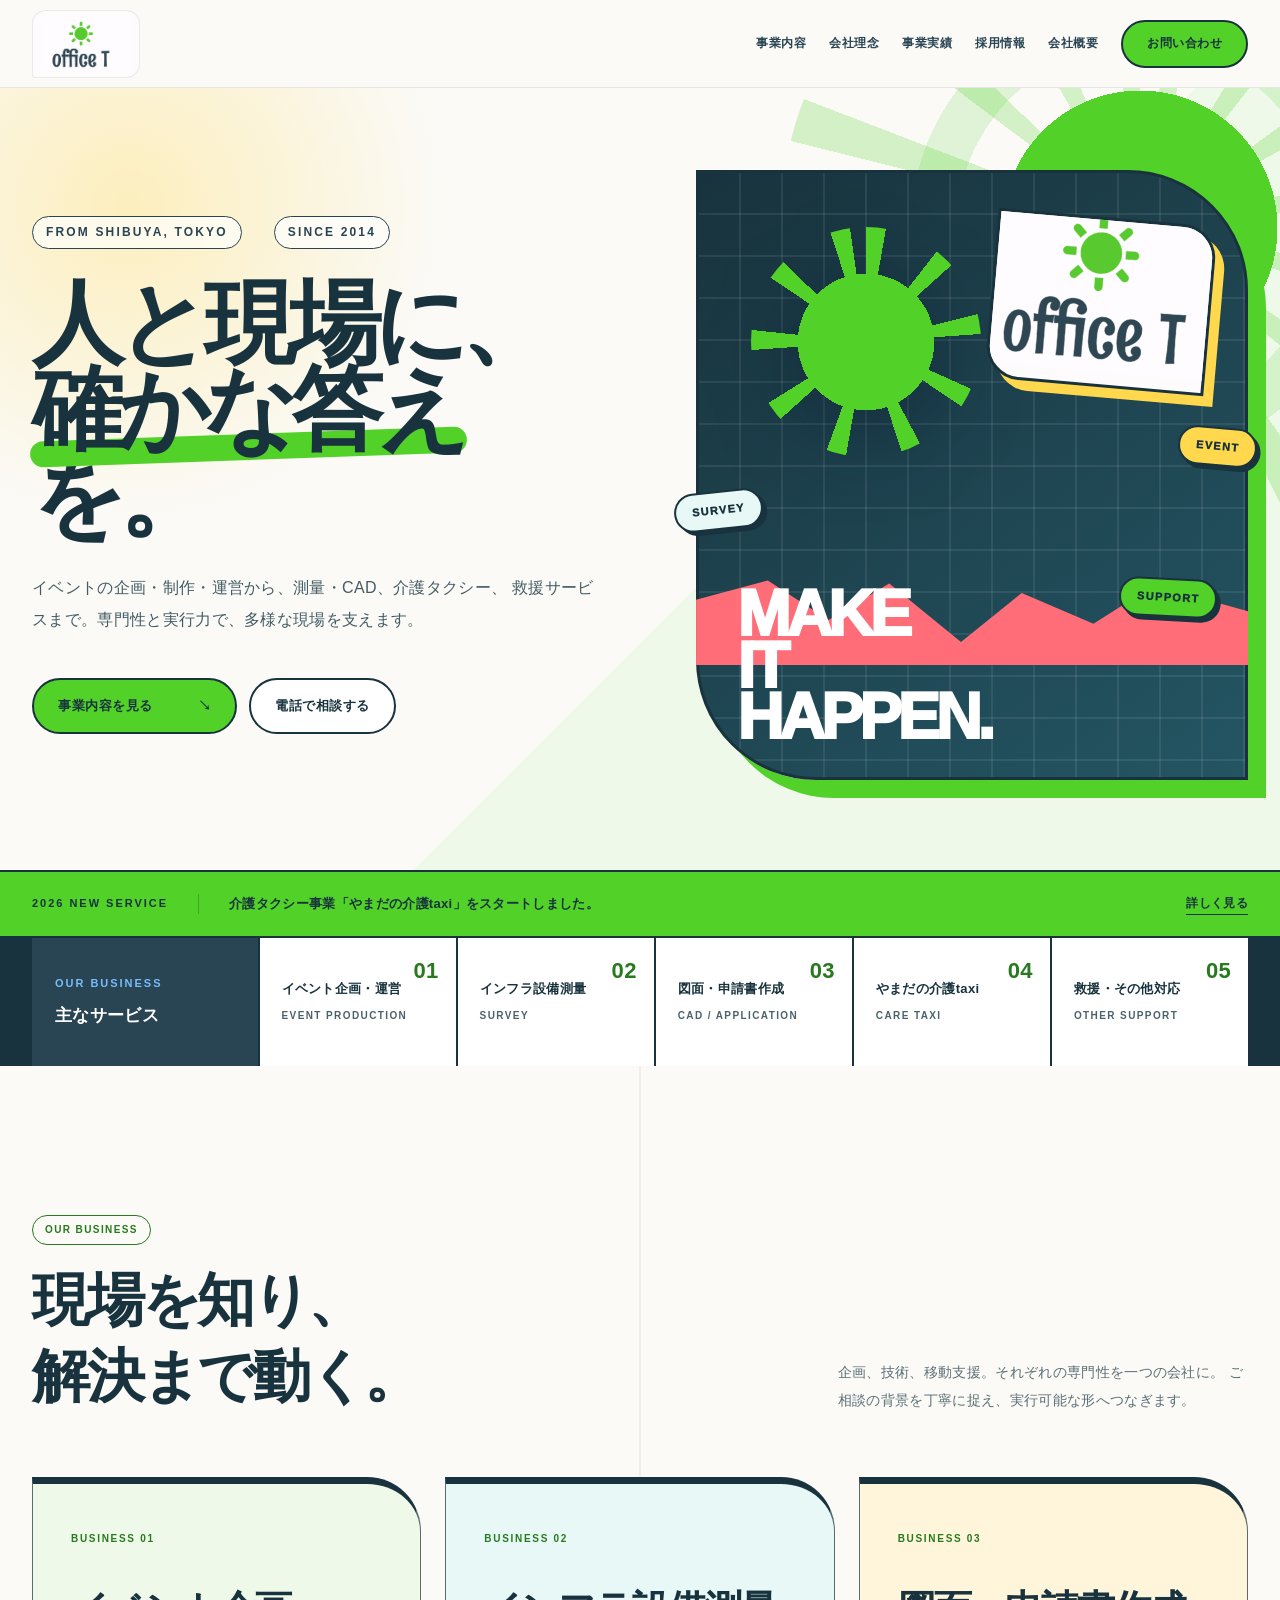
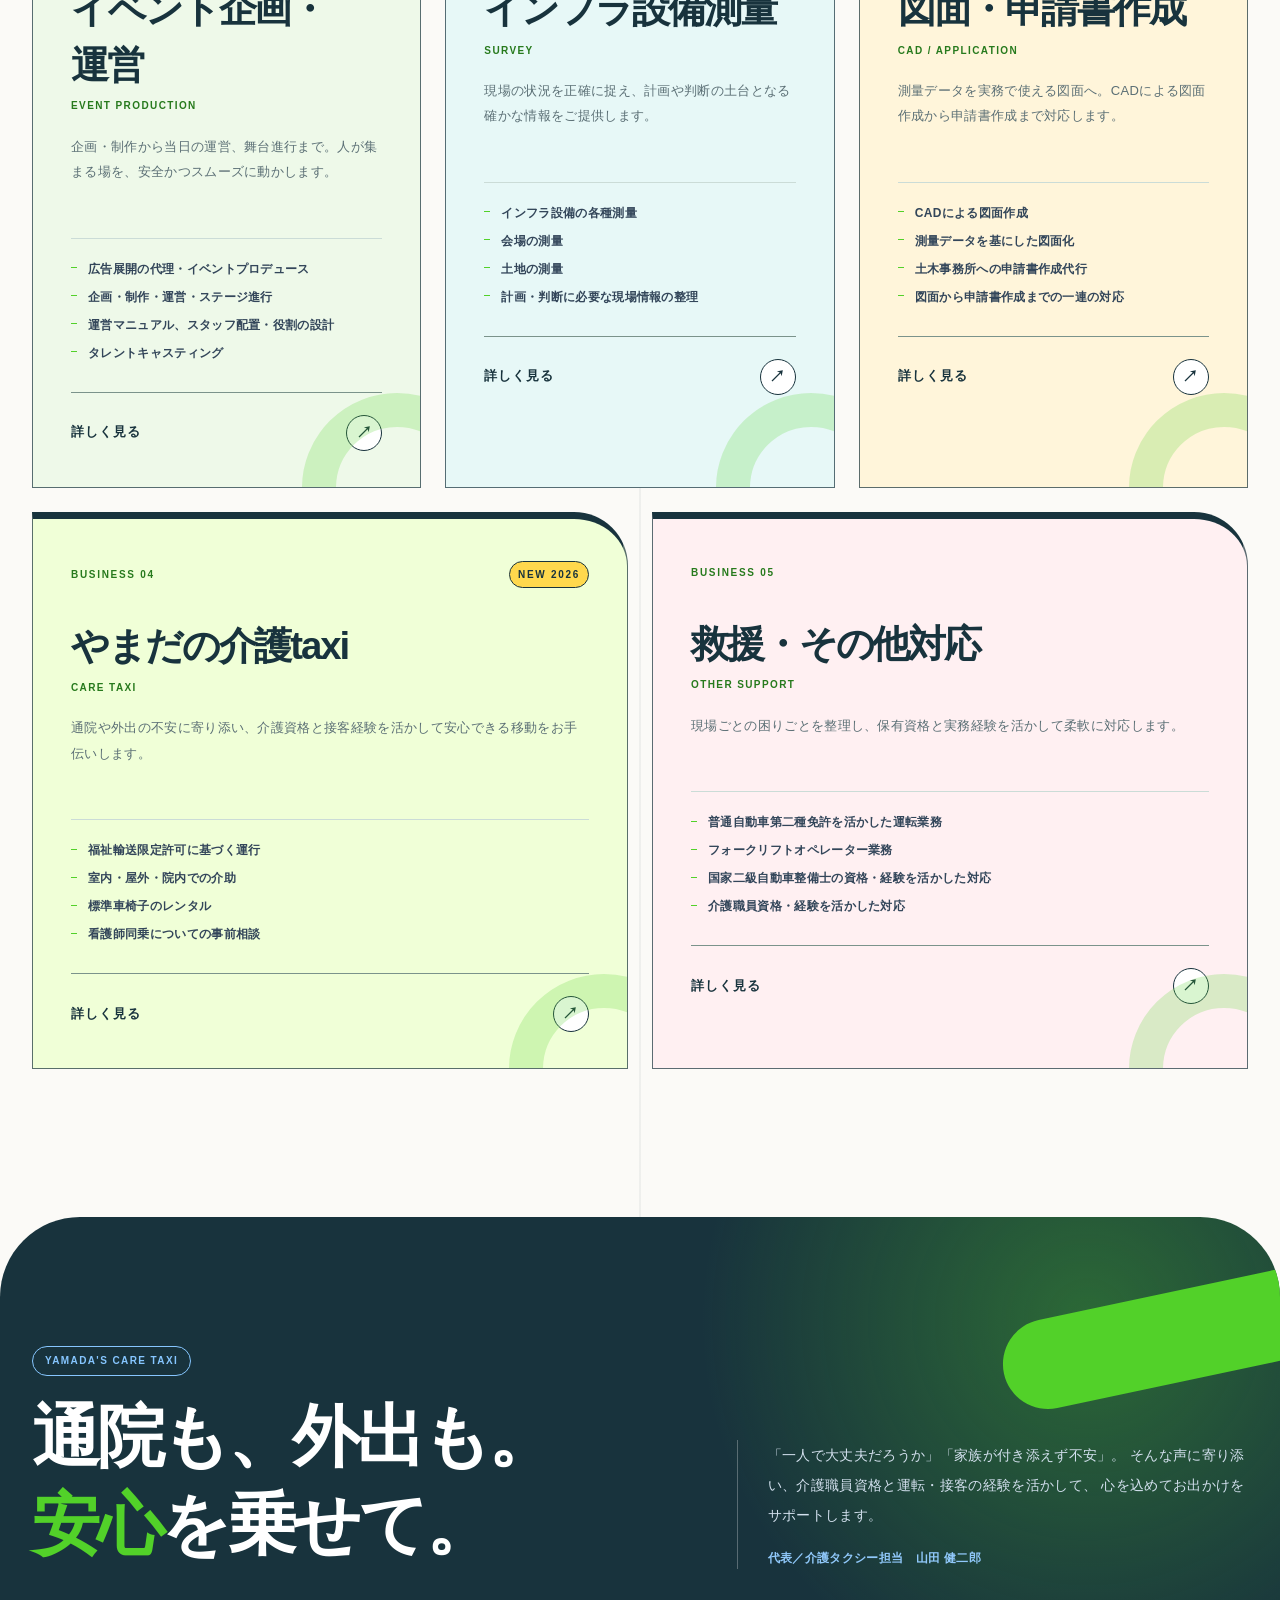
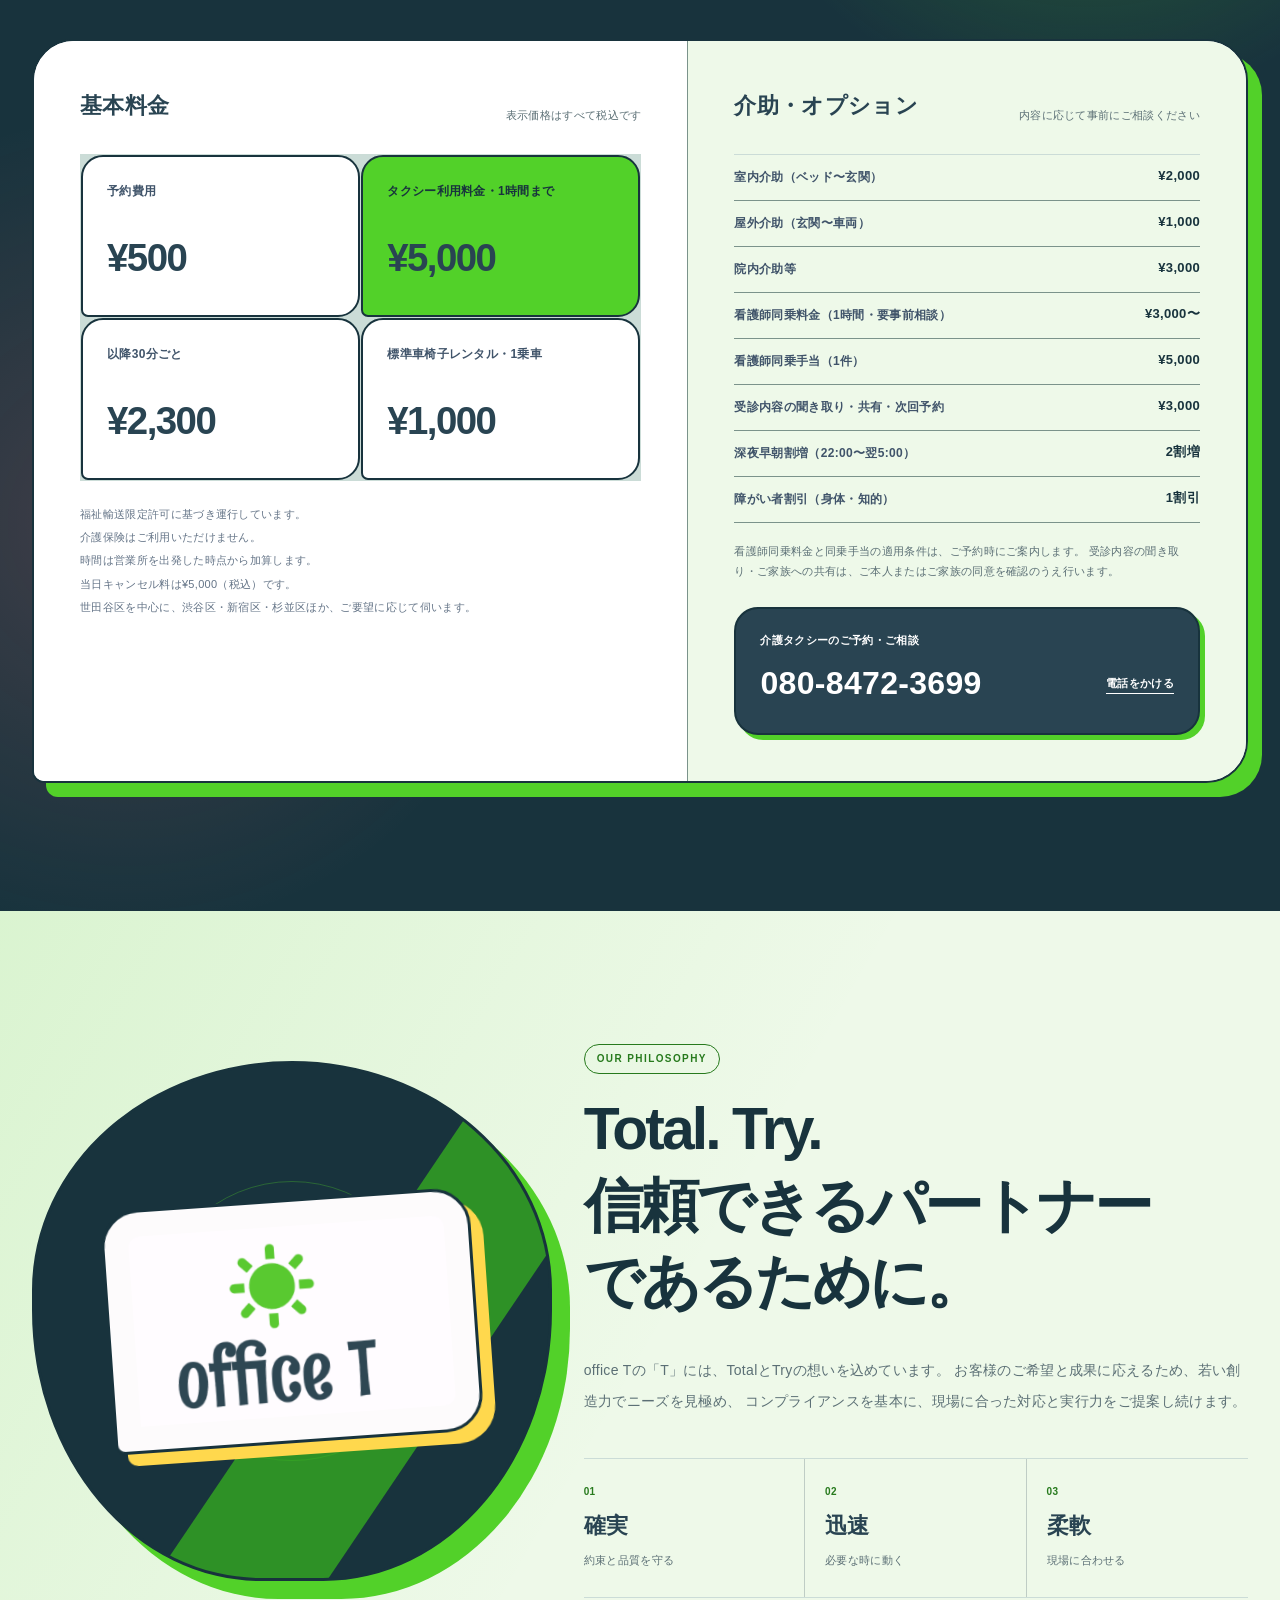
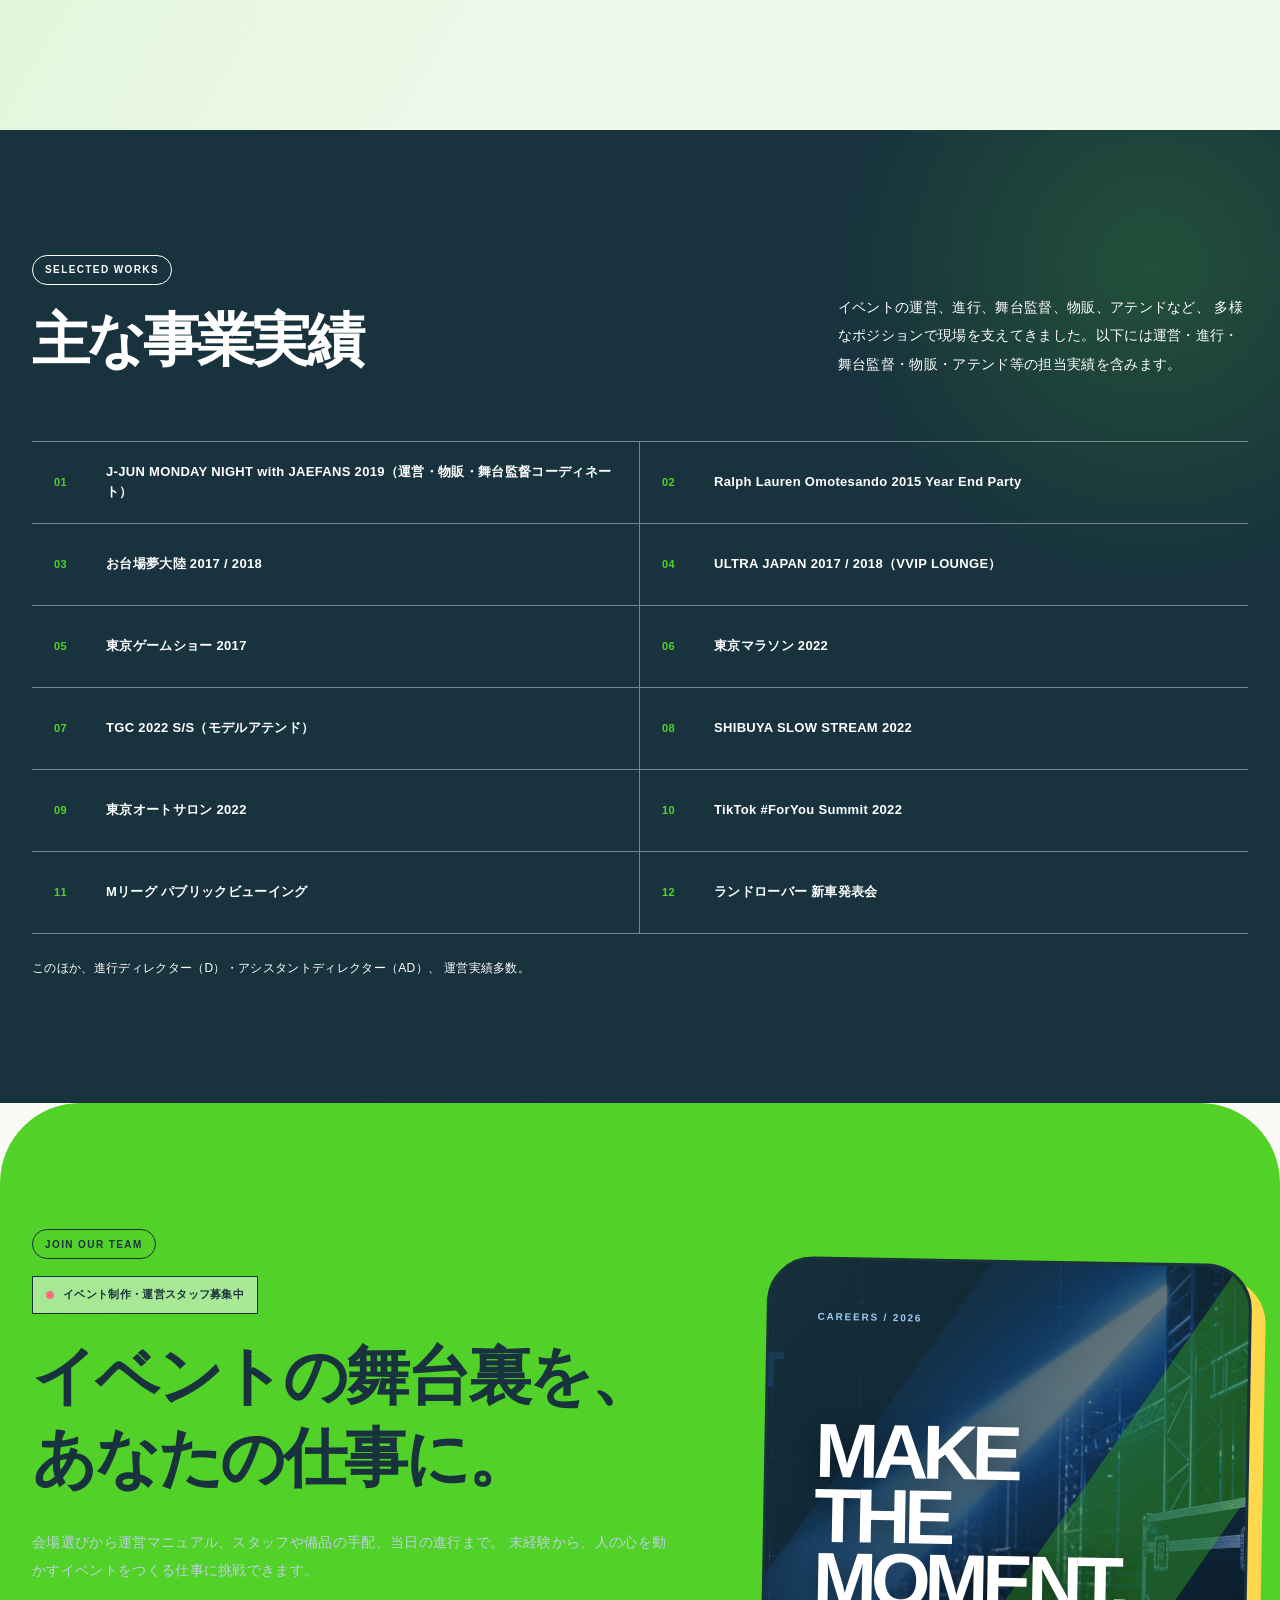
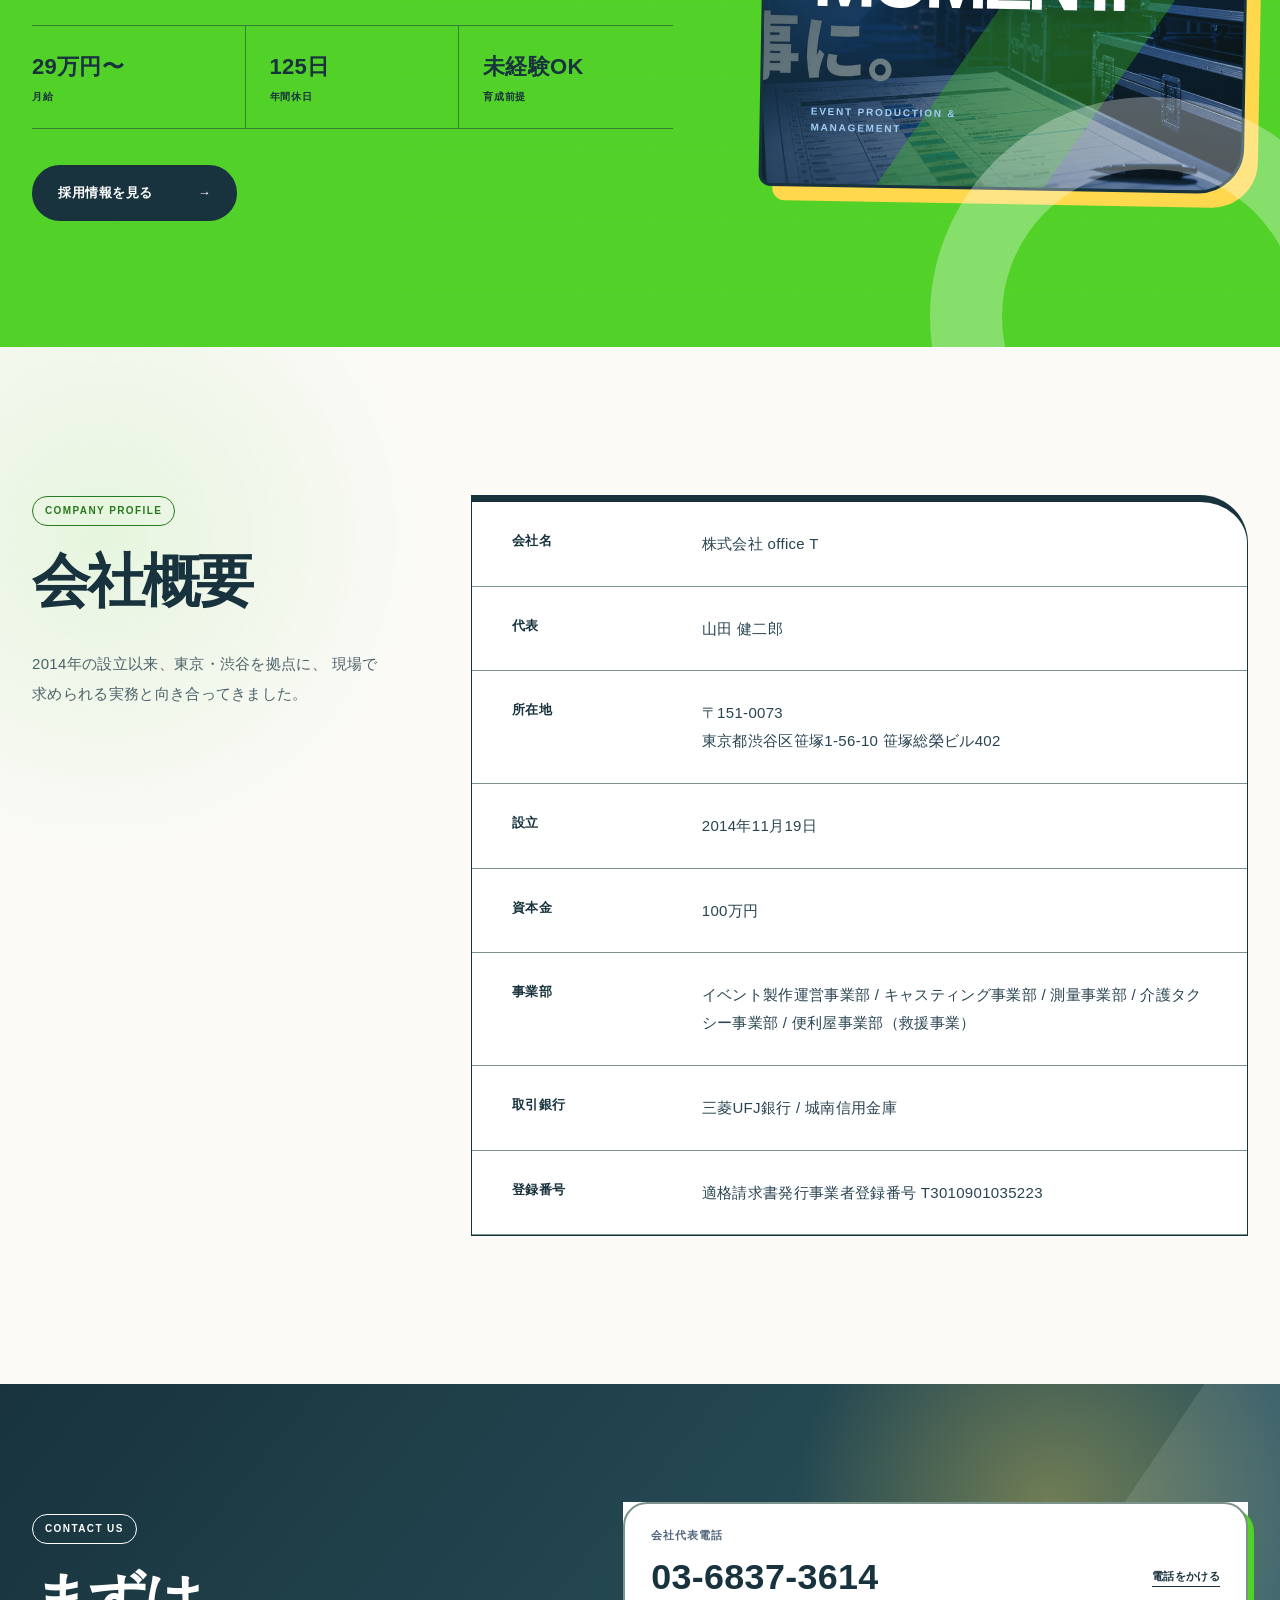
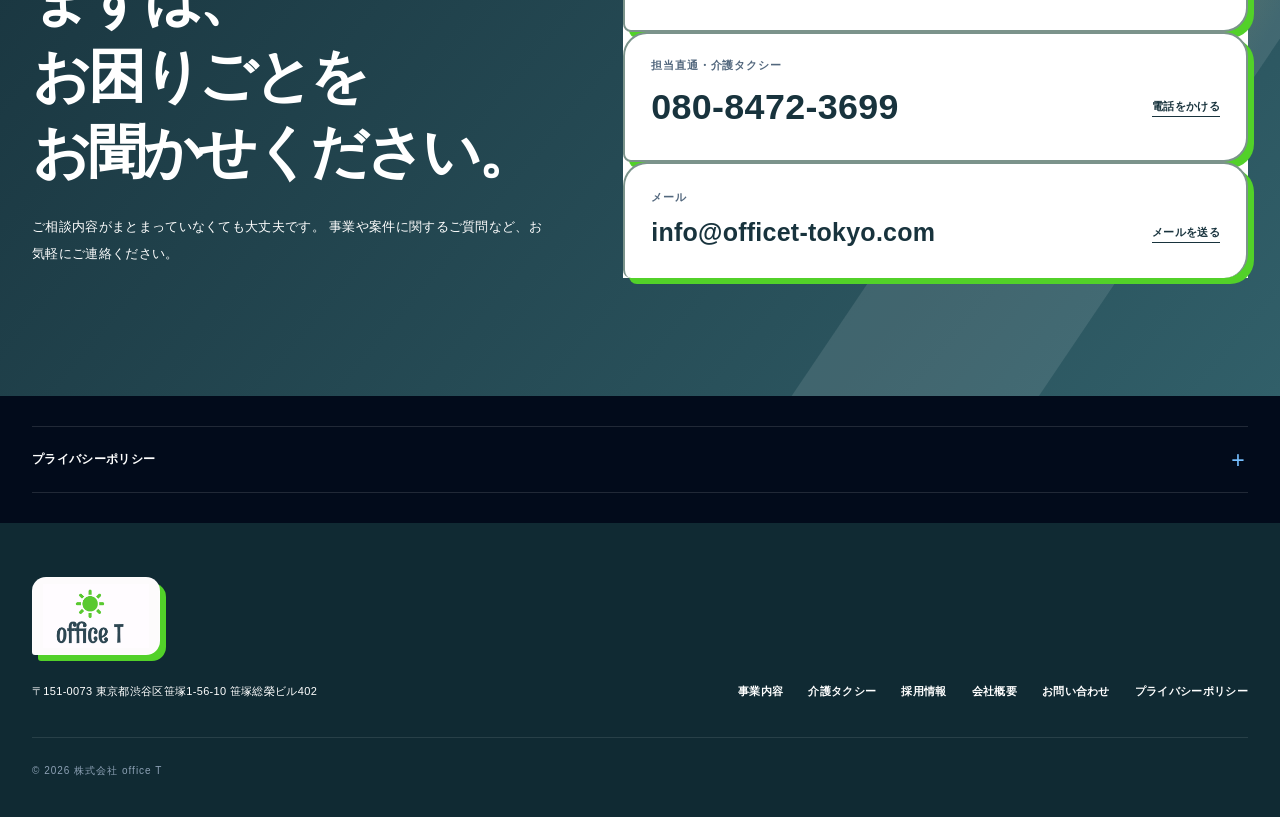
==== commit 61674617: "Finalize correct care taxi fare markup" ====
--- a/index.html
+++ b/index.html
@@ -1,3 +1,3 @@
 <!DOCTYPE html><html lang="ja"><head><meta charSet="utf-8"/><meta name="viewport" content="width=device-width, initial-scale=1"/><link rel="stylesheet" href="/assets/index-BtFDcs9_.css" data-rsc-css-href="/assets/index-BtFDcs9_.css" data-precedence="vite-rsc/importer-resources"/><title>株式会社 office T｜イベント・測量・介護タクシー</title><meta name="description" content="東京都渋谷区の株式会社 office T。イベント企画・制作・運営、測量、CAD、介護タクシー、救援サービスを提供しています。"/><meta name="robots" content="index, follow"/><meta property="og:title" content="株式会社 office T｜人と現場に、確かな答えを。"/><meta property="og:description" content="イベント、測量・CAD、介護タクシー、救援サービス。専門性と実行力で多様な現場を支えます。"/><meta property="og:site_name" content="株式会社 office T"/><meta property="og:type" content="website"/><meta property="og:locale" content="ja_JP"/><meta property="og:image" content="https://github.com/user-attachments/assets/f2400045-079e-428f-be4b-5f1a729ca64e"/><meta property="og:image:width" content="1732"/><meta property="og:image:height" content="908"/><meta property="og:image:alt" content="株式会社 office T｜人と現場に、確かな答えを。"/><meta name="twitter:card" content="summary_large_image"/><meta name="twitter:title" content="株式会社 office T｜人と現場に、確かな答えを。"/><meta name="twitter:description" content="イベント、測量・CAD、介護タクシー、救援サービス。"/><meta name="twitter:image" content="https://github.com/user-attachments/assets/f2400045-079e-428f-be4b-5f1a729ca64e"/>
-<link rel="canonical" href="https://officettokyo.com/"><meta property="og:url" content="https://officettokyo.com/"></head><body><a class="skip-link" href="#main">本文へ移動</a><header class="site-header"><div class="shell header-inner"><a class="brand" href="#top" aria-label="株式会社 office T トップへ"><span class="brand-logo-frame" aria-hidden="true"><img class="brand-logo" src="[data-uri]" alt="" width="832" height="503"/></span></a><nav class="desktop-nav" aria-label="メインナビゲーション"><a href="#business">事業内容</a><a href="#philosophy">会社理念</a><a href="#achievements">事業実績</a><a href="/recruit/">採用情報</a><a href="#company">会社概要</a><a class="nav-contact" href="#contact">お問い合わせ</a></nav><details class="mobile-menu"><summary aria-label="メニューを開く"><span aria-hidden="true"></span></summary><nav aria-label="モバイルナビゲーション"><a href="#business">事業内容</a><a href="/services/care-taxi/">介護タクシー</a><a href="#philosophy">会社理念</a><a href="#achievements">事業実績</a><a href="/recruit/">採用情報</a><a href="#company">会社概要</a><a href="#contact">お問い合わせ</a></nav></details></div></header><main id="main"><section class="hero" id="top" aria-labelledby="hero-title"><div class="hero-sunburst" aria-hidden="true"></div><div class="shell hero-inner"><div class="hero-copy"><div class="hero-meta"><span>FROM SHIBUYA, TOKYO</span><span>SINCE 2014</span></div><h1 id="hero-title"><span class="heading-line"><span class="text-chunk">人と現場に、</span></span><span class="heading-line"><span class="text-chunk"><em>確かな答え</em></span><wbr/><span class="text-chunk">を。</span></span></h1><p>イベントの企画・制作・運営から、測量・CAD、介護タクシー、 救援サービスまで。専門性と実行力で、多様な現場を支えます。</p><div class="hero-actions"><a class="button button-primary" href="#business">事業内容を見る <span aria-hidden="true">↘</span></a><a class="button button-secondary" href="tel:0368373614">電話で相談する</a></div></div><div class="hero-playground" aria-hidden="true"><div class="hero-logo-card"><img src="[data-uri]" alt="" width="832" height="503"/></div><strong class="hero-pop-word">MAKE<br/>IT<br/>HAPPEN.</strong><span class="hero-tag hero-tag-event">EVENT</span><span class="hero-tag hero-tag-survey">SURVEY</span><span class="hero-tag hero-tag-support">SUPPORT</span></div></div></section><aside class="announcement" aria-label="新着情報"><div class="shell announcement-inner"><span>2026 NEW SERVICE</span><p>介護タクシー事業「やまだの介護taxi」をスタートしました。</p><a href="/services/care-taxi/">詳しく見る</a></div></aside><nav class="business-index" aria-label="事業一覧"><div class="shell index-grid"><div class="index-title"><small>OUR BUSINESS</small><strong>主なサービス</strong></div><a href="/services/event/"><span>01</span><strong>イベント企画・運営</strong><small>EVENT PRODUCTION</small></a><a href="/services/survey/"><span>02</span><strong>インフラ設備測量</strong><small>SURVEY</small></a><a href="/services/cad/"><span>03</span><strong>図面・申請書作成</strong><small>CAD / APPLICATION</small></a><a href="/services/care-taxi/"><span>04</span><strong>やまだの介護taxi</strong><small>CARE TAXI</small></a><a href="/services/support/"><span>05</span><strong>救援・その他対応</strong><small>OTHER SUPPORT</small></a></div></nav><section class="section business-section" id="business" aria-labelledby="business-title"><div class="shell"><div class="section-heading"><div><span class="section-kicker">OUR BUSINESS</span><h2 id="business-title"><span class="heading-line"><span class="text-chunk">現場を知り、</span></span><span class="heading-line"><span class="text-chunk">解決まで動く。</span></span></h2></div><p>企画、技術、移動支援。それぞれの専門性を一つの会社に。 ご相談の背景を丁寧に捉え、実行可能な形へつなぎます。</p></div><div class="business-grid"><a href="/services/event/" class="business-card" id="event" aria-label="イベント企画・運営の詳細を見る"><div class="card-topline"><span>BUSINESS <!-- -->01</span></div><h3>イベント企画・運営<small>EVENT PRODUCTION</small></h3><p>企画・制作から当日の運営、舞台進行まで。人が集まる場を、安全かつスムーズに動かします。</p><ul><li>広告展開の代理・イベントプロデュース</li><li>企画・制作・運営・ステージ進行</li><li>運営マニュアル、スタッフ配置・役割の設計</li><li>タレントキャスティング</li></ul><span class="business-card-cta">詳しく見る <b aria-hidden="true">↗</b></span></a><a href="/services/survey/" class="business-card" id="survey" aria-label="インフラ設備測量の詳細を見る"><div class="card-topline"><span>BUSINESS <!-- -->02</span></div><h3>インフラ設備測量<small>SURVEY</small></h3><p>現場の状況を正確に捉え、計画や判断の土台となる確かな情報をご提供します。</p><ul><li>インフラ設備の各種測量</li><li>会場の測量</li><li>土地の測量</li><li>計画・判断に必要な現場情報の整理</li></ul><span class="business-card-cta">詳しく見る <b aria-hidden="true">↗</b></span></a><a href="/services/cad/" class="business-card" id="cad" aria-label="図面・申請書作成の詳細を見る"><div class="card-topline"><span>BUSINESS <!-- -->03</span></div><h3>図面・申請書作成<small>CAD / APPLICATION</small></h3><p>測量データを実務で使える図面へ。CADによる図面作成から申請書作成まで対応します。</p><ul><li>CADによる図面作成</li><li>測量データを基にした図面化</li><li>土木事務所への申請書作成代行</li><li>図面から申請書作成までの一連の対応</li></ul><span class="business-card-cta">詳しく見る <b aria-hidden="true">↗</b></span></a><a href="/services/care-taxi/" class="business-card" id="care-taxi" aria-label="やまだの介護taxiの詳細を見る"><div class="card-topline"><span>BUSINESS <!-- -->04</span><b>NEW 2026</b></div><h3>やまだの介護taxi<small>CARE TAXI</small></h3><p>通院や外出の不安に寄り添い、介護資格と接客経験を活かして安心できる移動をお手伝いします。</p><ul><li>福祉輸送限定許可に基づく運行</li><li>室内・屋外・院内での介助</li><li>標準車椅子のレンタル</li><li>看護師同乗についての事前相談</li></ul><span class="business-card-cta">詳しく見る <b aria-hidden="true">↗</b></span></a><a href="/services/support/" class="business-card" id="support" aria-label="救援・その他対応の詳細を見る"><div class="card-topline"><span>BUSINESS <!-- -->05</span></div><h3>救援・その他対応<small>OTHER SUPPORT</small></h3><p>現場ごとの困りごとを整理し、保有資格と実務経験を活かして柔軟に対応します。</p><ul><li>普通自動車第二種免許を活かした運転業務</li><li>フォークリフトオペレーター業務</li><li>国家二級自動車整備士の資格・経験を活かした対応</li><li>介護職員資格・経験を活かした対応</li></ul><span class="business-card-cta">詳しく見る <b aria-hidden="true">↗</b></span></a></div></div></section><section class="care-section" aria-labelledby="care-title"><div class="shell care-intro"><div><span class="section-kicker light">YAMADA&#x27;S CARE TAXI</span><h2 id="care-title"><span class="heading-line"><span class="text-chunk">通院も、外出も。</span></span><span class="heading-line"><span class="text-chunk"><em>安心</em>を乗せて。</span></span></h2></div><div class="care-message"><p>「一人で大丈夫だろうか」「家族が付き添えず不安」。 そんな声に寄り添い、介護職員資格と運転・接客の経験を活かして、 心を込めてお出かけをサポートします。</p><span>代表／介護タクシー担当　山田 健二郎</span></div></div><div class="fare-panel shell"><div class="fare-main"><div class="fare-heading"><span>基本料金</span><small>表示価格はすべて税込です</small></div><div class="fare-cards"><div><small>予約費用</small><strong>¥500</strong></div><div><small>タクシー利用料金・1時間まで</small><strong>¥5,000</strong></div><div><small>以降30分ごと</small><strong>¥2,300</strong></div><div><small>標準車椅子レンタル・1乗車</small><strong>¥1,000</strong></div></div><ul class="fare-notes"><li>福祉輸送限定許可に基づき運行しています。</li><li>介護保険はご利用いただけません。</li><li>時間は営業所を出発した時点から加算します。</li><li>当日キャンセル料は¥5,000（税込）です。</li><li>世田谷区を中心に、渋谷区・新宿区・杉並区ほか、ご要望に応じて伺います。</li></ul></div><div class="fare-options"><div class="fare-heading"><span>介助・オプション</span><small>内容に応じて事前にご相談ください</small></div><dl><div><dt>室内介助（ベッド〜玄関）</dt><dd><strong>¥2,000</strong></dd></div><div><dt>屋外介助（玄関〜車両）</dt><dd><strong>¥1,000</strong></dd></div><div><dt>院内介助等</dt><dd><strong>¥3,000</strong></dd></div><div><dt>看護師同乗料金（1時間・要事前相談）</dt><dd></dd></div><div><dt>看護師同乗手当（1件）</dt><dd><strong>¥5,000</strong></dd></div><div><dt>受診内容の聞き取り・共有・次回予約</dt><dd><strong>¥3,000</strong></dd></div><div><dt>深夜早朝割増（22:00〜翌5:00）</dt><dd><strong>2割増</strong></dd></div><div><dt>障がい者割引（身体・知的）</dt><dd><strong>1割引</strong></dd></div></dl><p class="fare-clarification">看護師同乗料金と同乗手当の適用条件は、ご予約時にご案内します。 受診内容の聞き取り・ご家族への共有は、ご本人またはご家族の同意を確認のうえ行います。</p><a class="fare-call" href="tel:08084723699"><small>介護タクシーのご予約・ご相談</small><strong>080-8472-3699</strong><span>電話をかける</span></a></div></div></section><section class="philosophy-section" id="philosophy" aria-labelledby="philosophy-title"><div class="shell philosophy-inner"><div class="philosophy-graphic" aria-hidden="true"><img src="[data-uri]" alt="" width="832" height="503"/></div><div class="philosophy-copy"><span class="section-kicker">OUR PHILOSOPHY</span><h2 id="philosophy-title"><span class="heading-line">Total. Try.</span><span class="heading-line"><span class="text-chunk"><em>信頼できる</em></span><wbr/><span class="text-chunk"><em>パートナー</em></span><wbr/><span class="text-chunk">であるために。</span></span></h2><p>office Tの「T」には、TotalとTryの想いを込めています。 お客様のご希望と成果に応えるため、若い創造力でニーズを見極め、 コンプライアンスを基本に、現場に合った対応と実行力をご提案し続けます。</p><div class="values"><div><span>01</span><strong>確実</strong><small>約束と品質を守る</small></div><div><span>02</span><strong>迅速</strong><small>必要な時に動く</small></div><div><span>03</span><strong>柔軟</strong><small>現場に合わせる</small></div></div></div></div></section><section class="section achievements-section" id="achievements" aria-labelledby="achievements-title"><div class="shell"><div class="section-heading"><div><span class="section-kicker">SELECTED WORKS</span><h2 id="achievements-title">主な事業実績</h2></div><p>イベントの運営、進行、舞台監督、物販、アテンドなど、 多様なポジションで現場を支えてきました。以下には運営・進行・ 舞台監督・物販・アテンド等の担当実績を含みます。</p></div><ol class="achievement-list"><li><span>01</span><strong>J-JUN MONDAY NIGHT with JAEFANS 2019（運営・物販・舞台監督コーディネート）</strong></li><li><span>02</span><strong>Ralph Lauren Omotesando 2015 Year End Party</strong></li><li><span>03</span><strong>お台場夢大陸 2017 / 2018</strong></li><li><span>04</span><strong>ULTRA JAPAN 2017 / 2018（VVIP LOUNGE）</strong></li><li><span>05</span><strong>東京ゲームショー 2017</strong></li><li><span>06</span><strong>東京マラソン 2022</strong></li><li><span>07</span><strong>TGC 2022 S/S（モデルアテンド）</strong></li><li><span>08</span><strong>SHIBUYA SLOW STREAM 2022</strong></li><li><span>09</span><strong>東京オートサロン 2022</strong></li><li><span>10</span><strong>TikTok #ForYou Summit 2022</strong></li><li><span>11</span><strong>Mリーグ パブリックビューイング</strong></li><li><span>12</span><strong>ランドローバー 新車発表会</strong></li></ol><p class="achievement-note">このほか、進行ディレクター（D）・アシスタントディレクター（AD）、 運営実績多数。</p></div></section><section class="recruit-teaser" id="recruit" aria-labelledby="recruit-teaser-title"><div class="shell recruit-teaser-inner"><div class="recruit-teaser-copy"><span class="section-kicker light">JOIN OUR TEAM</span><p class="recruit-status"><span aria-hidden="true"></span>イベント制作・運営スタッフ募集中</p><h2 id="recruit-teaser-title"><span class="heading-line"><span class="text-chunk">イベントの</span><wbr/><span class="text-chunk">舞台裏を、</span></span><span class="heading-line"><span class="text-chunk">あなたの仕事</span><wbr/><span class="text-chunk">に。</span></span></h2><p>会場選びから運営マニュアル、スタッフや備品の手配、当日の進行まで。 未経験から、人の心を動かすイベントをつくる仕事に挑戦できます。</p><ul class="recruit-teaser-facts" aria-label="募集のポイント"><li><strong>29万円〜</strong><span>月給</span></li><li><strong>125日</strong><span>年間休日</span></li><li><strong>未経験OK</strong><span>育成前提</span></li></ul><a href="/recruit/" class="button recruit-teaser-link">採用情報を見る <span aria-hidden="true">→</span></a></div><div class="recruit-teaser-graphic" aria-hidden="true"><small>CAREERS / 2026</small><strong>MAKE<br/>THE<br/>MOMENT.</strong><span>EVENT PRODUCTION &amp; MANAGEMENT</span></div></div></section><section class="company-section" id="company" aria-labelledby="company-title"><div class="shell company-inner"><div class="company-intro"><span class="section-kicker light">COMPANY PROFILE</span><h2 id="company-title">会社概要</h2><p>2014年の設立以来、東京・渋谷を拠点に、 現場で求められる実務と向き合ってきました。</p></div><dl class="company-table"><div><dt>会社名</dt><dd>株式会社 office T</dd></div><div><dt>代表</dt><dd>山田 健二郎</dd></div><div><dt>所在地</dt><dd>〒151-0073<br/>東京都渋谷区笹塚1-56-10 笹塚総榮ビル402</dd></div><div><dt>設立</dt><dd>2014年11月19日</dd></div><div><dt>資本金</dt><dd>100万円</dd></div><div><dt>事業部</dt><dd>イベント製作運営事業部 / キャスティング事業部 / 測量事業部 / 介護タクシー事業部 / 便利屋事業部（救援事業）</dd></div><div><dt>取引銀行</dt><dd>三菱UFJ銀行 / 城南信用金庫</dd></div><div><dt>登録番号</dt><dd>適格請求書発行事業者登録番号 T3010901035223</dd></div></dl></div></section><section class="contact-section" id="contact" aria-labelledby="contact-title"><div class="shell contact-inner"><div class="contact-copy"><span class="section-kicker light">CONTACT US</span><h2 id="contact-title"><span class="heading-line"><span class="text-chunk">まずは、</span><wbr/><span class="text-chunk">お困りごとを</span></span><span class="heading-line"><span class="text-chunk">お聞かせください。</span></span></h2><p>ご相談内容がまとまっていなくても大丈夫です。 事業や案件に関するご質問など、お気軽にご連絡ください。</p></div><div class="contact-methods"><a href="tel:0368373614"><small>会社代表電話</small><strong>03-6837-3614</strong><span>電話をかける</span></a><a href="tel:08084723699"><small>担当直通・介護タクシー</small><strong>080-8472-3699</strong><span>電話をかける</span></a><a href="mailto:info@officet-tokyo.com"><small>メール</small><strong class="contact-email">info@officet-tokyo.com</strong><span>メールを送る</span></a></div></div></section><section class="privacy-section" id="privacy" aria-labelledby="privacy-title"><div class="shell"><details><summary id="privacy-title">プライバシーポリシー</summary><div class="privacy-content"><p>株式会社 office Tは、お問い合わせ等を通じてお預かりした個人情報を、 ご相談への回答、サービスのご案内および業務上必要な連絡のために利用します。</p><p>法令に基づく場合を除き、ご本人の同意なく個人情報を第三者へ提供しません。 個人情報への不正アクセス、紛失、漏えい等を防ぐため、適切な管理に努めます。</p><p>個人情報の開示・訂正・削除等のご相談は、<a href="mailto:info@officet-tokyo.com">info@officet-tokyo.com</a>までご連絡ください。</p></div></details></div></section></main><footer class="site-footer"><div class="shell footer-inner"><div><a class="brand footer-brand" href="#top" aria-label="株式会社 office T トップへ"><span class="brand-logo-frame" aria-hidden="true"><img class="brand-logo" src="[data-uri]" alt="" width="832" height="503"/></span></a><address>〒151-0073 東京都渋谷区笹塚1-56-10 笹塚総榮ビル402</address></div><div class="footer-links"><a href="#business">事業内容</a><a href="/services/care-taxi/">介護タクシー</a><a href="/recruit/">採用情報</a><a href="#company">会社概要</a><a href="#contact">お問い合わせ</a><a href="#privacy">プライバシーポリシー</a></div><small class="copyright">© 2026 株式会社 office T</small></div></footer><a class="mobile-callbar" href="tel:08084723699"><small>介護タクシー ご予約・ご相談</small><strong>080-8472-3699</strong></a></body></html>
-<dt>看護師同乗料金（1時間・要事前相談）</dt><dd><strong>¥3,000〜</strong></dd>
+<link rel="canonical" href="https://officettokyo.com/"><meta property="og:url" content="https://officettokyo.com/"></head><body><a class="skip-link" href="#main">本文へ移動</a><header class="site-header"><div class="shell header-inner"><a class="brand" href="#top" aria-label="株式会社 office T トップへ"><span class="brand-logo-frame" aria-hidden="true"><img class="brand-logo" src="[data-uri]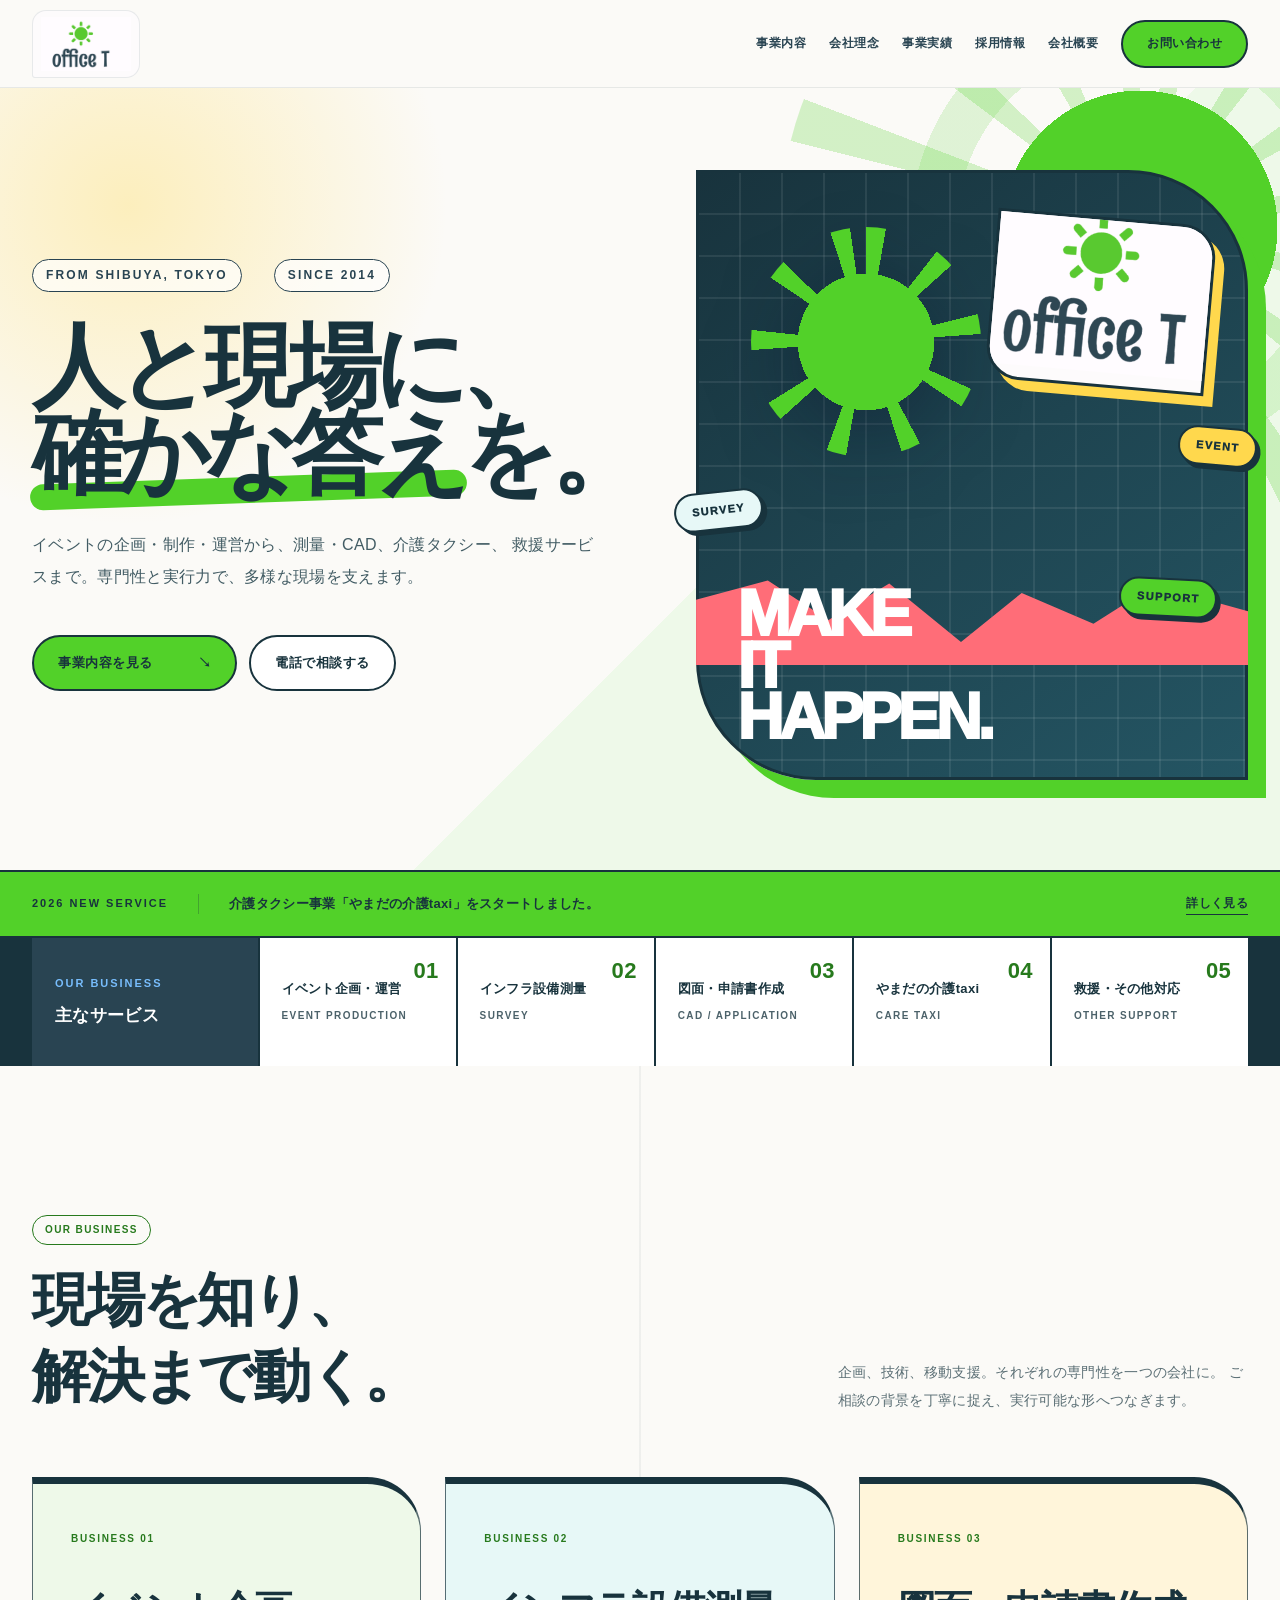
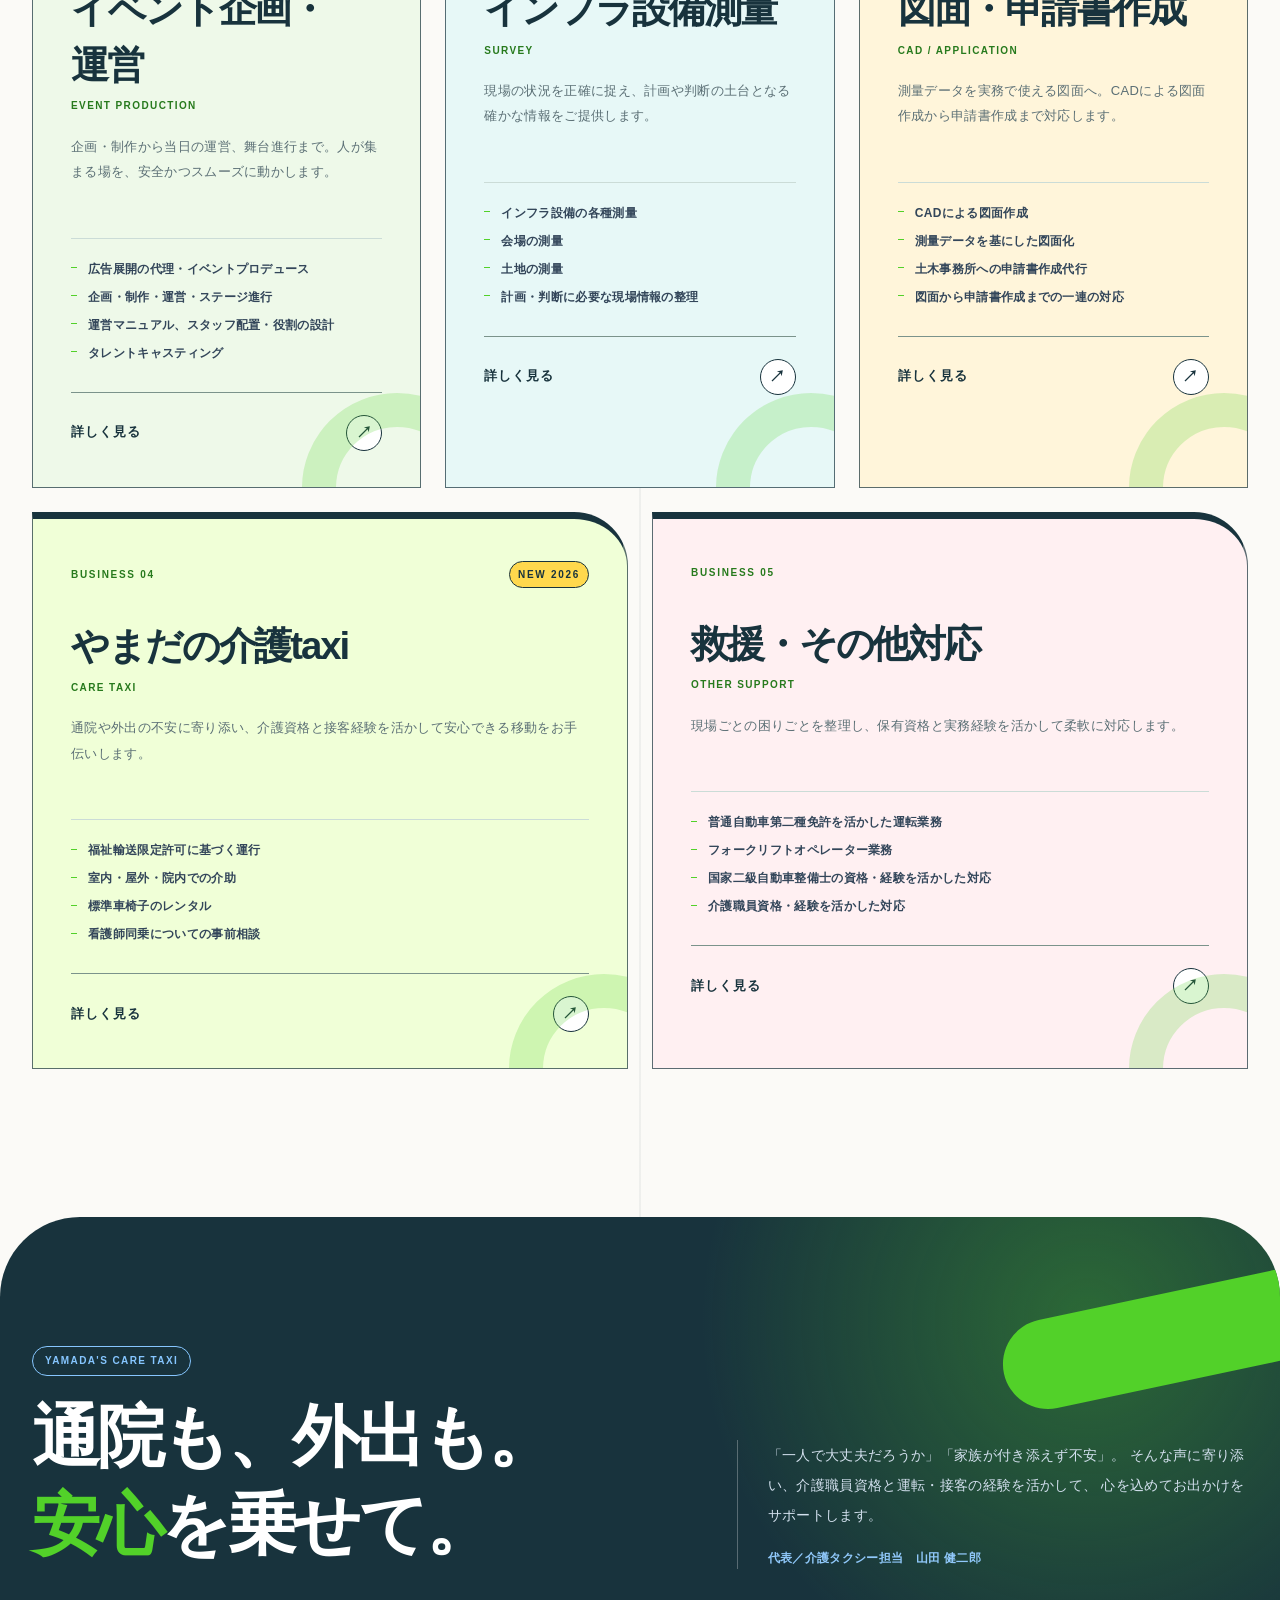
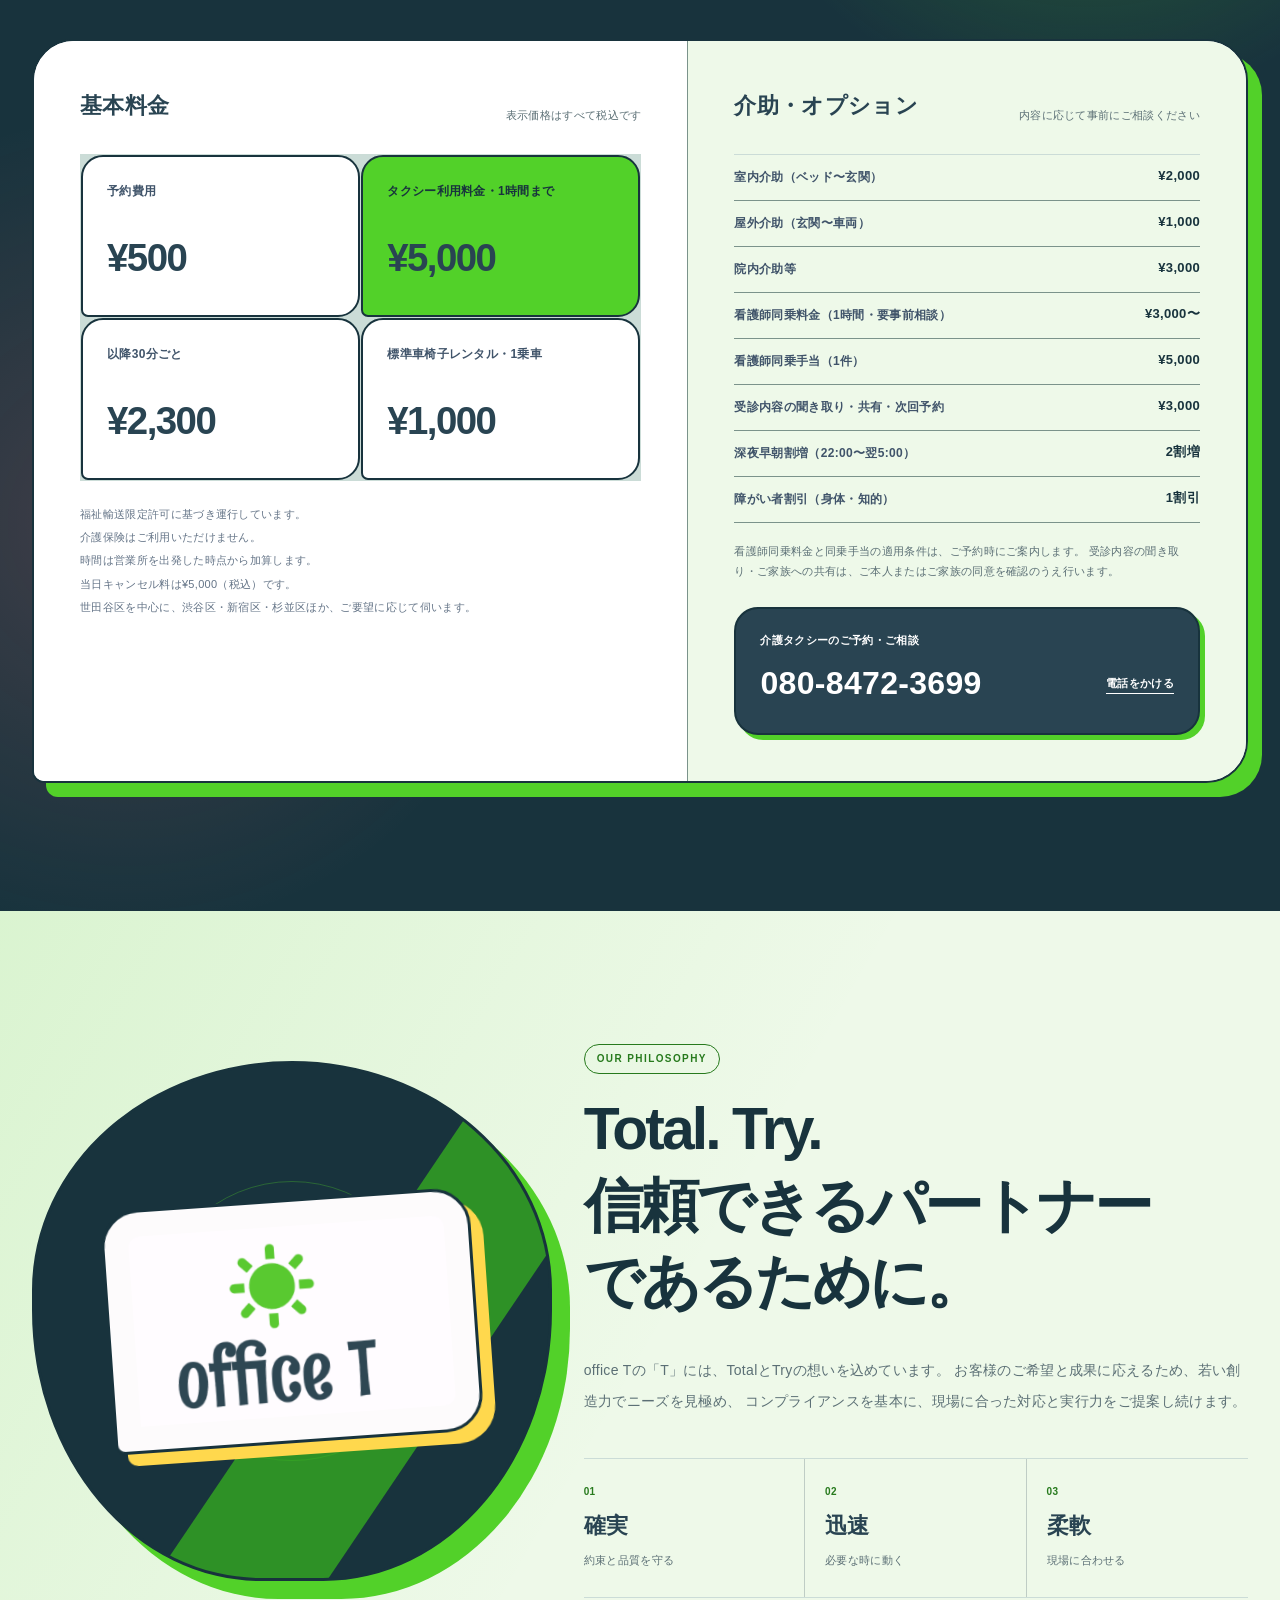
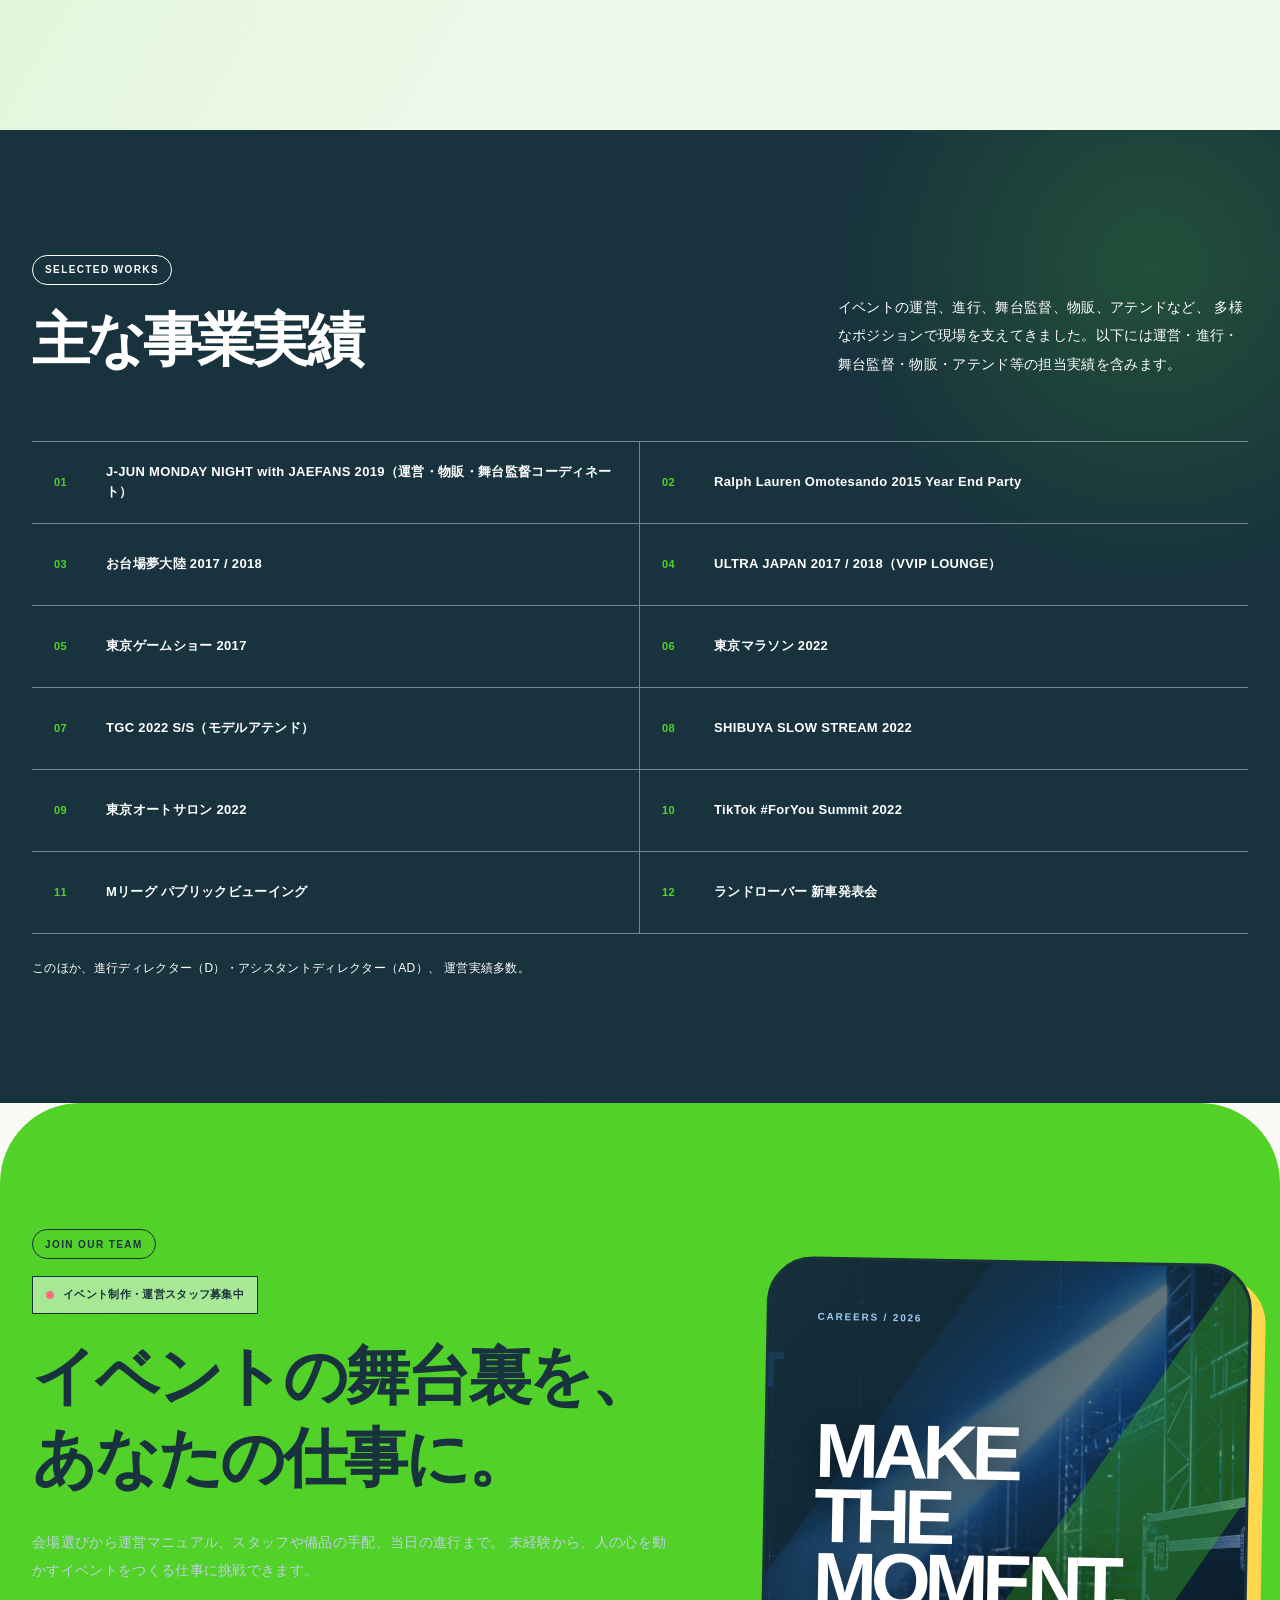
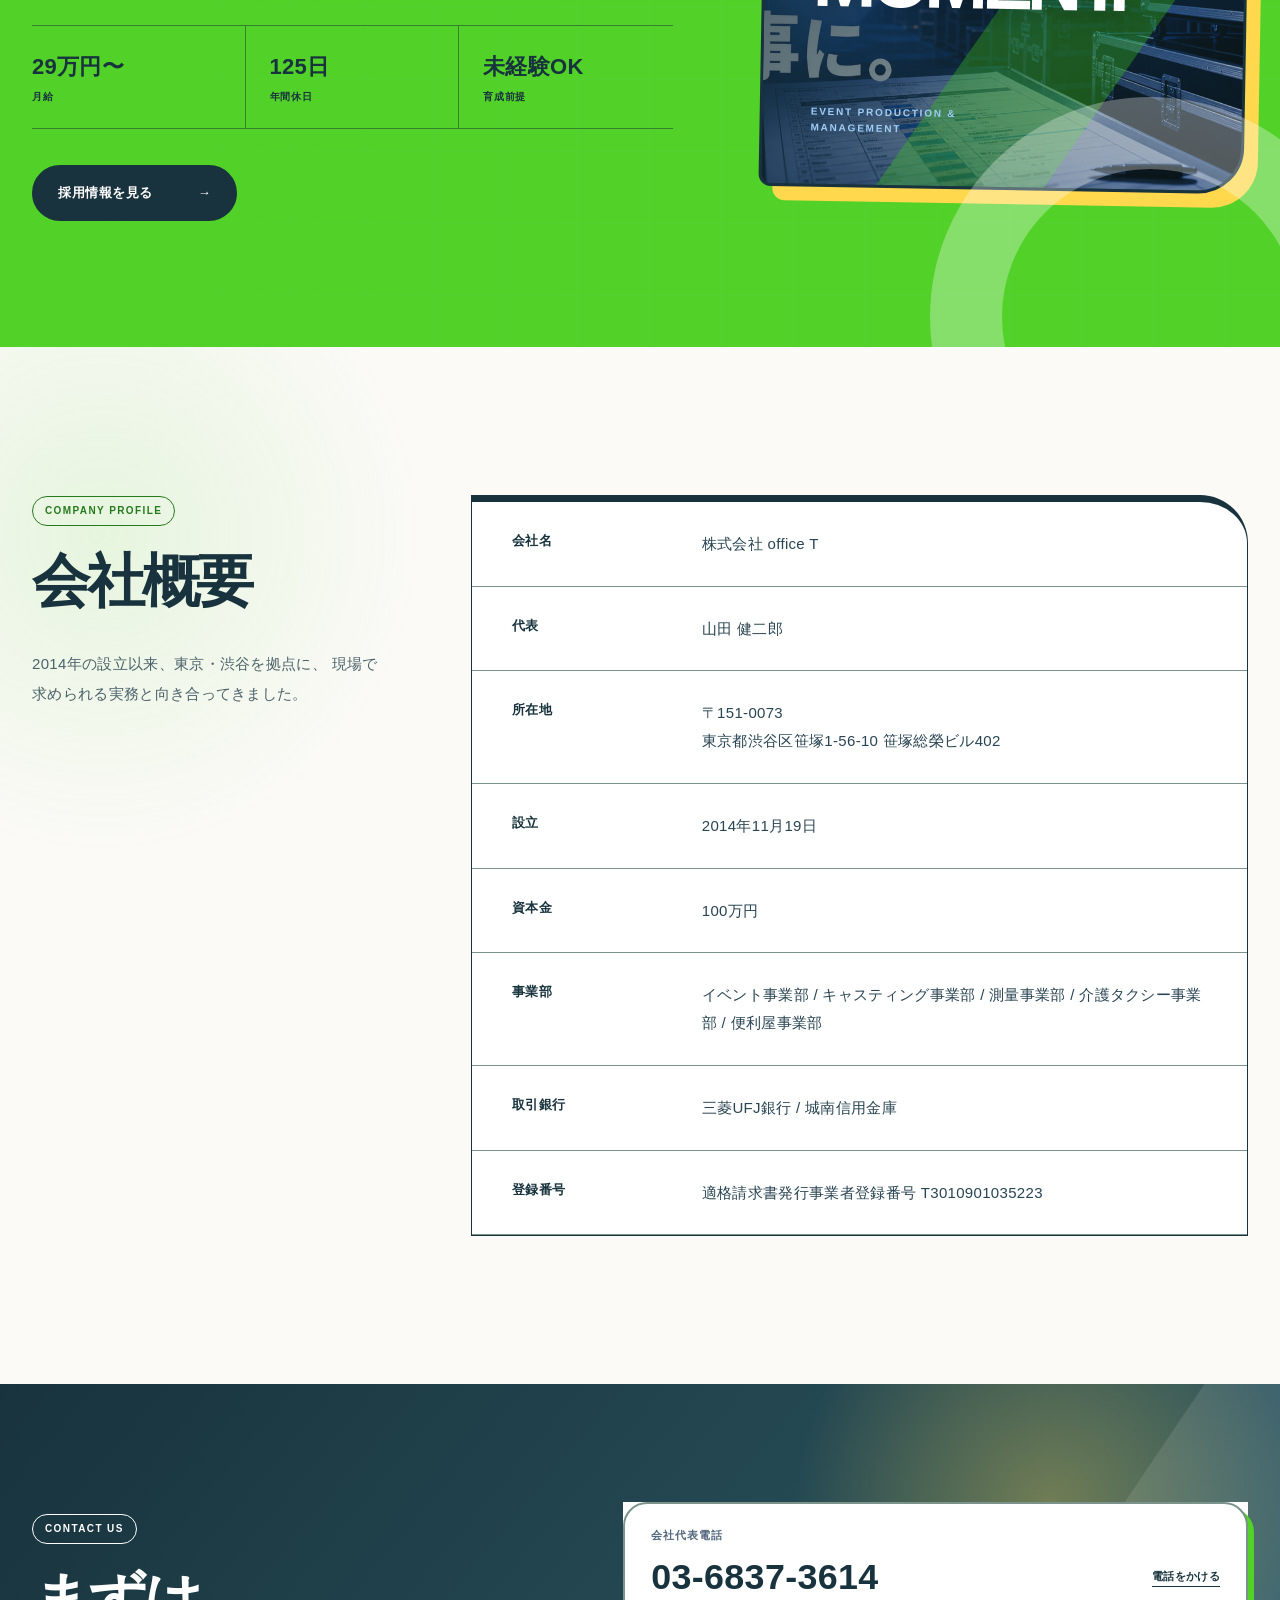
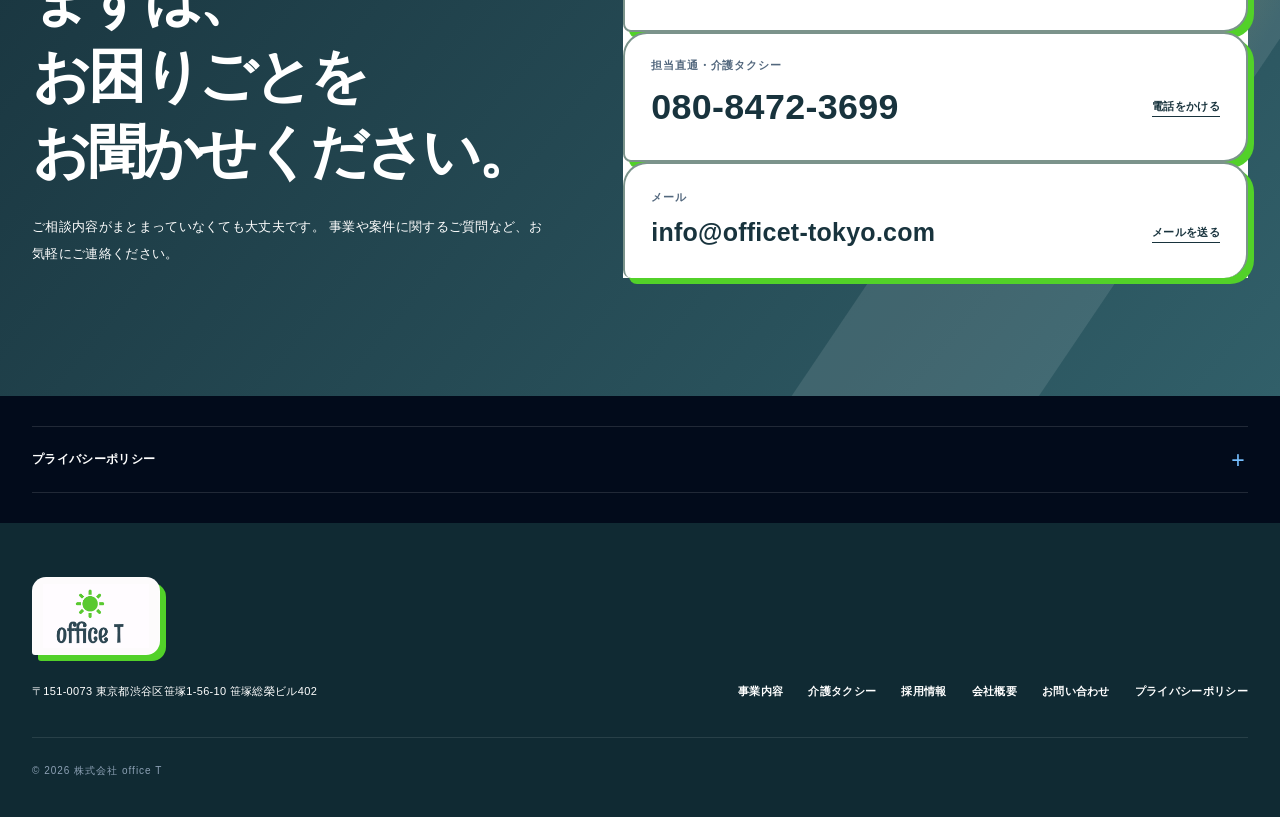
==== commit 7ae7d8ed: "トップページの見出しと事業部表記を修正" ====
--- a/index.html
+++ b/index.html
@@ -1,3 +1,2 @@
-<!DOCTYPE html><html lang="ja"><head><meta charSet="utf-8"/><meta name="viewport" content="width=device-width, initial-scale=1"/><link rel="stylesheet" href="/assets/index-BtFDcs9_.css" data-rsc-css-href="/assets/index-BtFDcs9_.css" data-precedence="vite-rsc/importer-resources"/><title>株式会社 office T｜イベント・測量・介護タクシー</title><meta name="description" content="東京都渋谷区の株式会社 office T。イベント企画・制作・運営、測量、CAD、介護タクシー、救援サービスを提供しています。"/><meta name="robots" content="index, follow"/><meta property="og:title" content="株式会社 office T｜人と現場に、確かな答えを。"/><meta property="og:description" content="イベント、測量・CAD、介護タクシー、救援サービス。専門性と実行力で多様な現場を支えます。"/><meta property="og:site_name" content="株式会社 office T"/><meta property="og:type" content="website"/><meta property="og:locale" content="ja_JP"/><meta property="og:image" content="https://github.com/user-attachments/assets/f2400045-079e-428f-be4b-5f1a729ca64e"/><meta property="og:image:width" content="1732"/><meta property="og:image:height" content="908"/><meta property="og:image:alt" content="株式会社 office T｜人と現場に、確かな答えを。"/><meta name="twitter:card" content="summary_large_image"/><meta name="twitter:title" content="株式会社 office T｜人と現場に、確かな答えを。"/><meta name="twitter:description" content="イベント、測量・CAD、介護タクシー、救援サービス。"/><meta name="twitter:image" content="https://github.com/user-attachments/assets/f2400045-079e-428f-be4b-5f1a729ca64e"/>
-<link rel="canonical" href="https://officettokyo.com/"><meta property="og:url" content="https://officettokyo.com/"></head><body><a class="skip-link" href="#main">本文へ移動</a><header class="site-header"><div class="shell header-inner"><a class="brand" href="#top" aria-label="株式会社 office T トップへ"><span class="brand-logo-frame" aria-hidden="true"><img class="brand-logo" src="[data-uri]" alt="" width="832" height="503"/></span></a><nav class="desktop-nav" aria-label="メインナビゲーション"><a href="#business">事業内容</a><a href="#philosophy">会社理念</a><a href="#achievements">事業実績</a><a href="/recruit/">採用情報</a><a href="#company">会社概要</a><a class="nav-contact" href="#contact">お問い合わせ</a></nav><details class="mobile-menu"><summary aria-label="メニューを開く"><span aria-hidden="true"></span></summary><nav aria-label="モバイルナビゲーション"><a href="#business">事業内容</a><a href="/services/care-taxi/">介護タクシー</a><a href="#philosophy">会社理念</a><a href="#achievements">事業実績</a><a href="/recruit/">採用情報</a><a href="#company">会社概要</a><a href="#contact">お問い合わせ</a></nav></details></div></header><main id="main"><section class="hero" id="top" aria-labelledby="hero-title"><div class="hero-sunburst" aria-hidden="true"></div><div class="shell hero-inner"><div class="hero-copy"><div class="hero-meta"><span>FROM SHIBUYA, TOKYO</span><span>SINCE 2014</span></div><h1 id="hero-title"><span class="heading-line"><span class="text-chunk">人と現場に、</span></span><span class="heading-line"><span class="text-chunk"><em>確かな答え</em></span><wbr/><span class="text-chunk">を。</span></span></h1><p>イベントの企画・制作・運営から、測量・CAD、介護タクシー、 救援サービスまで。専門性と実行力で、多様な現場を支えます。</p><div class="hero-actions"><a class="button button-primary" href="#business">事業内容を見る <span aria-hidden="true">↘</span></a><a class="button button-secondary" href="tel:0368373614">電話で相談する</a></div></div><div class="hero-playground" aria-hidden="true"><div class="hero-logo-card"><img src="[data-uri]" alt="" width="832" height="503"/></div><strong class="hero-pop-word">MAKE<br/>IT<br/>HAPPEN.</strong><span class="hero-tag hero-tag-event">EVENT</span><span class="hero-tag hero-tag-survey">SURVEY</span><span class="hero-tag hero-tag-support">SUPPORT</span></div></div></section><aside class="announcement" aria-label="新着情報"><div class="shell announcement-inner"><span>2026 NEW SERVICE</span><p>介護タクシー事業「やまだの介護taxi」をスタートしました。</p><a href="/services/care-taxi/">詳しく見る</a></div></aside><nav class="business-index" aria-label="事業一覧"><div class="shell index-grid"><div class="index-title"><small>OUR BUSINESS</small><strong>主なサービス</strong></div><a href="/services/event/"><span>01</span><strong>イベント企画・運営</strong><small>EVENT PRODUCTION</small></a><a href="/services/survey/"><span>02</span><strong>インフラ設備測量</strong><small>SURVEY</small></a><a href="/services/cad/"><span>03</span><strong>図面・申請書作成</strong><small>CAD / APPLICATION</small></a><a href="/services/care-taxi/"><span>04</span><strong>やまだの介護taxi</strong><small>CARE TAXI</small></a><a href="/services/support/"><span>05</span><strong>救援・その他対応</strong><small>OTHER SUPPORT</small></a></div></nav><section class="section business-section" id="business" aria-labelledby="business-title"><div class="shell"><div class="section-heading"><div><span class="section-kicker">OUR BUSINESS</span><h2 id="business-title"><span class="heading-line"><span class="text-chunk">現場を知り、</span></span><span class="heading-line"><span class="text-chunk">解決まで動く。</span></span></h2></div><p>企画、技術、移動支援。それぞれの専門性を一つの会社に。 ご相談の背景を丁寧に捉え、実行可能な形へつなぎます。</p></div><div class="business-grid"><a href="/services/event/" class="business-card" id="event" aria-label="イベント企画・運営の詳細を見る"><div class="card-topline"><span>BUSINESS <!-- -->01</span></div><h3>イベント企画・運営<small>EVENT PRODUCTION</small></h3><p>企画・制作から当日の運営、舞台進行まで。人が集まる場を、安全かつスムーズに動かします。</p><ul><li>広告展開の代理・イベントプロデュース</li><li>企画・制作・運営・ステージ進行</li><li>運営マニュアル、スタッフ配置・役割の設計</li><li>タレントキャスティング</li></ul><span class="business-card-cta">詳しく見る <b aria-hidden="true">↗</b></span></a><a href="/services/survey/" class="business-card" id="survey" aria-label="インフラ設備測量の詳細を見る"><div class="card-topline"><span>BUSINESS <!-- -->02</span></div><h3>インフラ設備測量<small>SURVEY</small></h3><p>現場の状況を正確に捉え、計画や判断の土台となる確かな情報をご提供します。</p><ul><li>インフラ設備の各種測量</li><li>会場の測量</li><li>土地の測量</li><li>計画・判断に必要な現場情報の整理</li></ul><span class="business-card-cta">詳しく見る <b aria-hidden="true">↗</b></span></a><a href="/services/cad/" class="business-card" id="cad" aria-label="図面・申請書作成の詳細を見る"><div class="card-topline"><span>BUSINESS <!-- -->03</span></div><h3>図面・申請書作成<small>CAD / APPLICATION</small></h3><p>測量データを実務で使える図面へ。CADによる図面作成から申請書作成まで対応します。</p><ul><li>CADによる図面作成</li><li>測量データを基にした図面化</li><li>土木事務所への申請書作成代行</li><li>図面から申請書作成までの一連の対応</li></ul><span class="business-card-cta">詳しく見る <b aria-hidden="true">↗</b></span></a><a href="/services/care-taxi/" class="business-card" id="care-taxi" aria-label="やまだの介護taxiの詳細を見る"><div class="card-topline"><span>BUSINESS <!-- -->04</span><b>NEW 2026</b></div><h3>やまだの介護taxi<small>CARE TAXI</small></h3><p>通院や外出の不安に寄り添い、介護資格と接客経験を活かして安心できる移動をお手伝いします。</p><ul><li>福祉輸送限定許可に基づく運行</li><li>室内・屋外・院内での介助</li><li>標準車椅子のレンタル</li><li>看護師同乗についての事前相談</li></ul><span class="business-card-cta">詳しく見る <b aria-hidden="true">↗</b></span></a><a href="/services/support/" class="business-card" id="support" aria-label="救援・その他対応の詳細を見る"><div class="card-topline"><span>BUSINESS <!-- -->05</span></div><h3>救援・その他対応<small>OTHER SUPPORT</small></h3><p>現場ごとの困りごとを整理し、保有資格と実務経験を活かして柔軟に対応します。</p><ul><li>普通自動車第二種免許を活かした運転業務</li><li>フォークリフトオペレーター業務</li><li>国家二級自動車整備士の資格・経験を活かした対応</li><li>介護職員資格・経験を活かした対応</li></ul><span class="business-card-cta">詳しく見る <b aria-hidden="true">↗</b></span></a></div></div></section><section class="care-section" aria-labelledby="care-title"><div class="shell care-intro"><div><span class="section-kicker light">YAMADA&#x27;S CARE TAXI</span><h2 id="care-title"><span class="heading-line"><span class="text-chunk">通院も、外出も。</span></span><span class="heading-line"><span class="text-chunk"><em>安心</em>を乗せて。</span></span></h2></div><div class="care-message"><p>「一人で大丈夫だろうか」「家族が付き添えず不安」。 そんな声に寄り添い、介護職員資格と運転・接客の経験を活かして、 心を込めてお出かけをサポートします。</p><span>代表／介護タクシー担当　山田 健二郎</span></div></div><div class="fare-panel shell"><div class="fare-main"><div class="fare-heading"><span>基本料金</span><small>表示価格はすべて税込です</small></div><div class="fare-cards"><div><small>予約費用</small><strong>¥500</strong></div><div><small>タクシー利用料金・1時間まで</small><strong>¥5,000</strong></div><div><small>以降30分ごと</small><strong>¥2,300</strong></div><div><small>標準車椅子レンタル・1乗車</small><strong>¥1,000</strong></div></div><ul class="fare-notes"><li>福祉輸送限定許可に基づき運行しています。</li><li>介護保険はご利用いただけません。</li><li>時間は営業所を出発した時点から加算します。</li><li>当日キャンセル料は¥5,000（税込）です。</li><li>世田谷区を中心に、渋谷区・新宿区・杉並区ほか、ご要望に応じて伺います。</li></ul></div><div class="fare-options"><div class="fare-heading"><span>介助・オプション</span><small>内容に応じて事前にご相談ください</small></div><dl><div><dt>室内介助（ベッド〜玄関）</dt><dd><strong>¥2,000</strong></dd></div><div><dt>屋外介助（玄関〜車両）</dt><dd><strong>¥1,000</strong></dd></div><div><dt>院内介助等</dt><dd><strong>¥3,000</strong></dd></div><div><dt>看護師同乗料金（1時間・要事前相談）</dt><dd><strong>¥3,000〜</strong></dd></div><div><dt>看護師同乗手当（1件）</dt><dd><strong>¥5,000</strong></dd></div><div><dt>受診内容の聞き取り・共有・次回予約</dt><dd><strong>¥3,000</strong></dd></div><div><dt>深夜早朝割増（22:00〜翌5:00）</dt><dd><strong>2割増</strong></dd></div><div><dt>障がい者割引（身体・知的）</dt><dd><strong>1割引</strong></dd></div></dl><p class="fare-clarification">看護師同乗料金と同乗手当の適用条件は、ご予約時にご案内します。 受診内容の聞き取り・ご家族への共有は、ご本人またはご家族の同意を確認のうえ行います。</p><a class="fare-call" href="tel:08084723699"><small>介護タクシーのご予約・ご相談</small><strong>080-8472-3699</strong><span>電話をかける</span></a></div></div></section><section class="philosophy-section" id="philosophy" aria-labelledby="philosophy-title"><div class="shell philosophy-inner"><div class="philosophy-graphic" aria-hidden="true"><img src="[data-uri]" alt="" width="832" height="503"/></div><div class="philosophy-copy"><span class="section-kicker">OUR PHILOSOPHY</span><h2 id="philosophy-title"><span class="heading-line">Total. Try.</span><span class="heading-line"><span class="text-chunk"><em>信頼できる</em></span><wbr/><span class="text-chunk"><em>パートナー</em></span><wbr/><span class="text-chunk">であるために。</span></span></h2><p>office Tの「T」には、TotalとTryの想いを込めています。 お客様のご希望と成果に応えるため、若い創造力でニーズを見極め、 コンプライアンスを基本に、現場に合った対応と実行力をご提案し続けます。</p><div class="values"><div><span>01</span><strong>確実</strong><small>約束と品質を守る</small></div><div><span>02</span><strong>迅速</strong><small>必要な時に動く</small></div><div><span>03</span><strong>柔軟</strong><small>現場に合わせる</small></div></div></div></div></section><section class="section achievements-section" id="achievements" aria-labelledby="achievements-title"><div class="shell"><div class="section-heading"><div><span class="section-kicker">SELECTED WORKS</span><h2 id="achievements-title">主な事業実績</h2></div><p>イベントの運営、進行、舞台監督、物販、アテンドなど、 多様なポジションで現場を支えてきました。以下には運営・進行・ 舞台監督・物販・アテンド等の担当実績を含みます。</p></div><ol class="achievement-list"><li><span>01</span><strong>J-JUN MONDAY NIGHT with JAEFANS 2019（運営・物販・舞台監督コーディネート）</strong></li><li><span>02</span><strong>Ralph Lauren Omotesando 2015 Year End Party</strong></li><li><span>03</span><strong>お台場夢大陸 2017 / 2018</strong></li><li><span>04</span><strong>ULTRA JAPAN 2017 / 2018（VVIP LOUNGE）</strong></li><li><span>05</span><strong>東京ゲームショー 2017</strong></li><li><span>06</span><strong>東京マラソン 2022</strong></li><li><span>07</span><strong>TGC 2022 S/S（モデルアテンド）</strong></li><li><span>08</span><strong>SHIBUYA SLOW STREAM 2022</strong></li><li><span>09</span><strong>東京オートサロン 2022</strong></li><li><span>10</span><strong>TikTok #ForYou Summit 2022</strong></li><li><span>11</span><strong>Mリーグ パブリックビューイング</strong></li><li><span>12</span><strong>ランドローバー 新車発表会</strong></li></ol><p class="achievement-note">このほか、進行ディレクター（D）・アシスタントディレクター（AD）、 運営実績多数。</p></div></section><section class="recruit-teaser" id="recruit" aria-labelledby="recruit-teaser-title"><div class="shell recruit-teaser-inner"><div class="recruit-teaser-copy"><span class="section-kicker light">JOIN OUR TEAM</span><p class="recruit-status"><span aria-hidden="true"></span>イベント制作・運営スタッフ募集中</p><h2 id="recruit-teaser-title"><span class="heading-line"><span class="text-chunk">イベントの</span><wbr/><span class="text-chunk">舞台裏を、</span></span><span class="heading-line"><span class="text-chunk">あなたの仕事</span><wbr/><span class="text-chunk">に。</span></span></h2><p>会場選びから運営マニュアル、スタッフや備品の手配、当日の進行まで。 未経験から、人の心を動かすイベントをつくる仕事に挑戦できます。</p><ul class="recruit-teaser-facts" aria-label="募集のポイント"><li><strong>29万円〜</strong><span>月給</span></li><li><strong>125日</strong><span>年間休日</span></li><li><strong>未経験OK</strong><span>育成前提</span></li></ul><a href="/recruit/" class="button recruit-teaser-link">採用情報を見る <span aria-hidden="true">→</span></a></div><div class="recruit-teaser-graphic" aria-hidden="true"><small>CAREERS / 2026</small><strong>MAKE<br/>THE<br/>MOMENT.</strong><span>EVENT PRODUCTION &amp; MANAGEMENT</span></div></div></section><section class="company-section" id="company" aria-labelledby="company-title"><div class="shell company-inner"><div class="company-intro"><span class="section-kicker light">COMPANY PROFILE</span><h2 id="company-title">会社概要</h2><p>2014年の設立以来、東京・渋谷を拠点に、 現場で求められる実務と向き合ってきました。</p></div><dl class="company-table"><div><dt>会社名</dt><dd>株式会社 office T</dd></div><div><dt>代表</dt><dd>山田 健二郎</dd></div><div><dt>所在地</dt><dd>〒151-0073<br/>東京都渋谷区笹塚1-56-10 笹塚総榮ビル402</dd></div><div><dt>設立</dt><dd>2014年11月19日</dd></div><div><dt>資本金</dt><dd>100万円</dd></div><div><dt>事業部</dt><dd>イベント製作運営事業部 / キャスティング事業部 / 測量事業部 / 介護タクシー事業部 / 便利屋事業部（救援事業）</dd></div><div><dt>取引銀行</dt><dd>三菱UFJ銀行 / 城南信用金庫</dd></div><div><dt>登録番号</dt><dd>適格請求書発行事業者登録番号 T3010901035223</dd></div></dl></div></section><section class="contact-section" id="contact" aria-labelledby="contact-title"><div class="shell contact-inner"><div class="contact-copy"><span class="section-kicker light">CONTACT US</span><h2 id="contact-title"><span class="heading-line"><span class="text-chunk">まずは、</span><wbr/><span class="text-chunk">お困りごとを</span></span><span class="heading-line"><span class="text-chunk">お聞かせください。</span></span></h2><p>ご相談内容がまとまっていなくても大丈夫です。 事業や案件に関するご質問など、お気軽にご連絡ください。</p></div><div class="contact-methods"><a href="tel:0368373614"><small>会社代表電話</small><strong>03-6837-3614</strong><span>電話をかける</span></a><a href="tel:08084723699"><small>担当直通・介護タクシー</small><strong>080-8472-3699</strong><span>電話をかける</span></a><a href="mailto:info@officet-tokyo.com"><small>メール</small><strong class="contact-email">info@officet-tokyo.com</strong><span>メールを送る</span></a></div></div></section><section class="privacy-section" id="privacy" aria-labelledby="privacy-title"><div class="shell"><details><summary id="privacy-title">プライバシーポリシー</summary><div class="privacy-content"><p>株式会社 office Tは、お問い合わせ等を通じてお預かりした個人情報を、 ご相談への回答、サービスのご案内および業務上必要な連絡のために利用します。</p><p>法令に基づく場合を除き、ご本人の同意なく個人情報を第三者へ提供しません。 個人情報への不正アクセス、紛失、漏えい等を防ぐため、適切な管理に努めます。</p><p>個人情報の開示・訂正・削除等のご相談は、<a href="mailto:info@officet-tokyo.com">info@officet-tokyo.com</a>までご連絡ください。</p></div></details></div></section></main><footer class="site-footer"><div class="shell footer-inner"><div><a class="brand footer-brand" href="#top" aria-label="株式会社 office T トップへ"><span class="brand-logo-frame" aria-hidden="true"><img class="brand-logo" src="[data-uri]" alt="" width="832" height="503"/></span></a><address>〒151-0073 東京都渋谷区笹塚1-56-10 笹塚総榮ビル402</address></div><div class="footer-links"><a href="#business">事業内容</a><a href="/services/care-taxi/">介護タクシー</a><a href="/recruit/">採用情報</a><a href="#company">会社概要</a><a href="#contact">お問い合わせ</a><a href="#privacy">プライバシーポリシー</a></div><small class="copyright">© 2026 株式会社 office T</small></div></footer><a class="mobile-callbar" href="tel:08084723699"><small>介護タクシー ご予約・ご相談</small><strong>080-8472-3699</strong></a></body></html>
-
+<!DOCTYPE html><html lang="ja"><head><meta charSet="utf-8"/><meta name="viewport" content="width=device-width, initial-scale=1"/><link rel="stylesheet" href="/assets/index-DAXXYMjf.css" data-rsc-css-href="/assets/index-DAXXYMjf.css" data-precedence="vite-rsc/importer-resources"/><title>株式会社 office T｜イベント・測量・介護タクシー</title><meta name="description" content="東京都渋谷区の株式会社 office T。イベント企画・制作・運営、測量、CAD、介護タクシー、救援サービスを提供しています。"/><meta name="robots" content="index, follow"/><meta property="og:title" content="株式会社 office T｜人と現場に、確かな答えを。"/><meta property="og:description" content="イベント、測量・CAD、介護タクシー、救援サービス。専門性と実行力で多様な現場を支えます。"/><meta property="og:site_name" content="株式会社 office T"/><meta property="og:type" content="website"/><meta property="og:locale" content="ja_JP"/><meta property="og:image" content="https://github.com/user-attachments/assets/f2400045-079e-428f-be4b-5f1a729ca64e"/><meta property="og:image:width" content="1732"/><meta property="og:image:height" content="908"/><meta property="og:image:alt" content="株式会社 office T｜人と現場に、確かな答えを。"/><meta name="twitter:card" content="summary_large_image"/><meta name="twitter:title" content="株式会社 office T｜人と現場に、確かな答えを。"/><meta name="twitter:description" content="イベント、測量・CAD、介護タクシー、救援サービス。"/><meta name="twitter:image" content="https://github.com/user-attachments/assets/f2400045-079e-428f-be4b-5f1a729ca64e"/>
+<link rel="canonical" href="https://officettokyo.com/"><meta property="og:url" content="https://officettokyo.com/"></head><body><a class="skip-link" href="#main">本文へ移動</a><header class="site-header"><div class="shell header-inner"><a class="brand" href="#top" aria-label="株式会社 office T トップへ"><span class="brand-logo-frame" aria-hidden="true"><img class="brand-logo" src="[data-uri]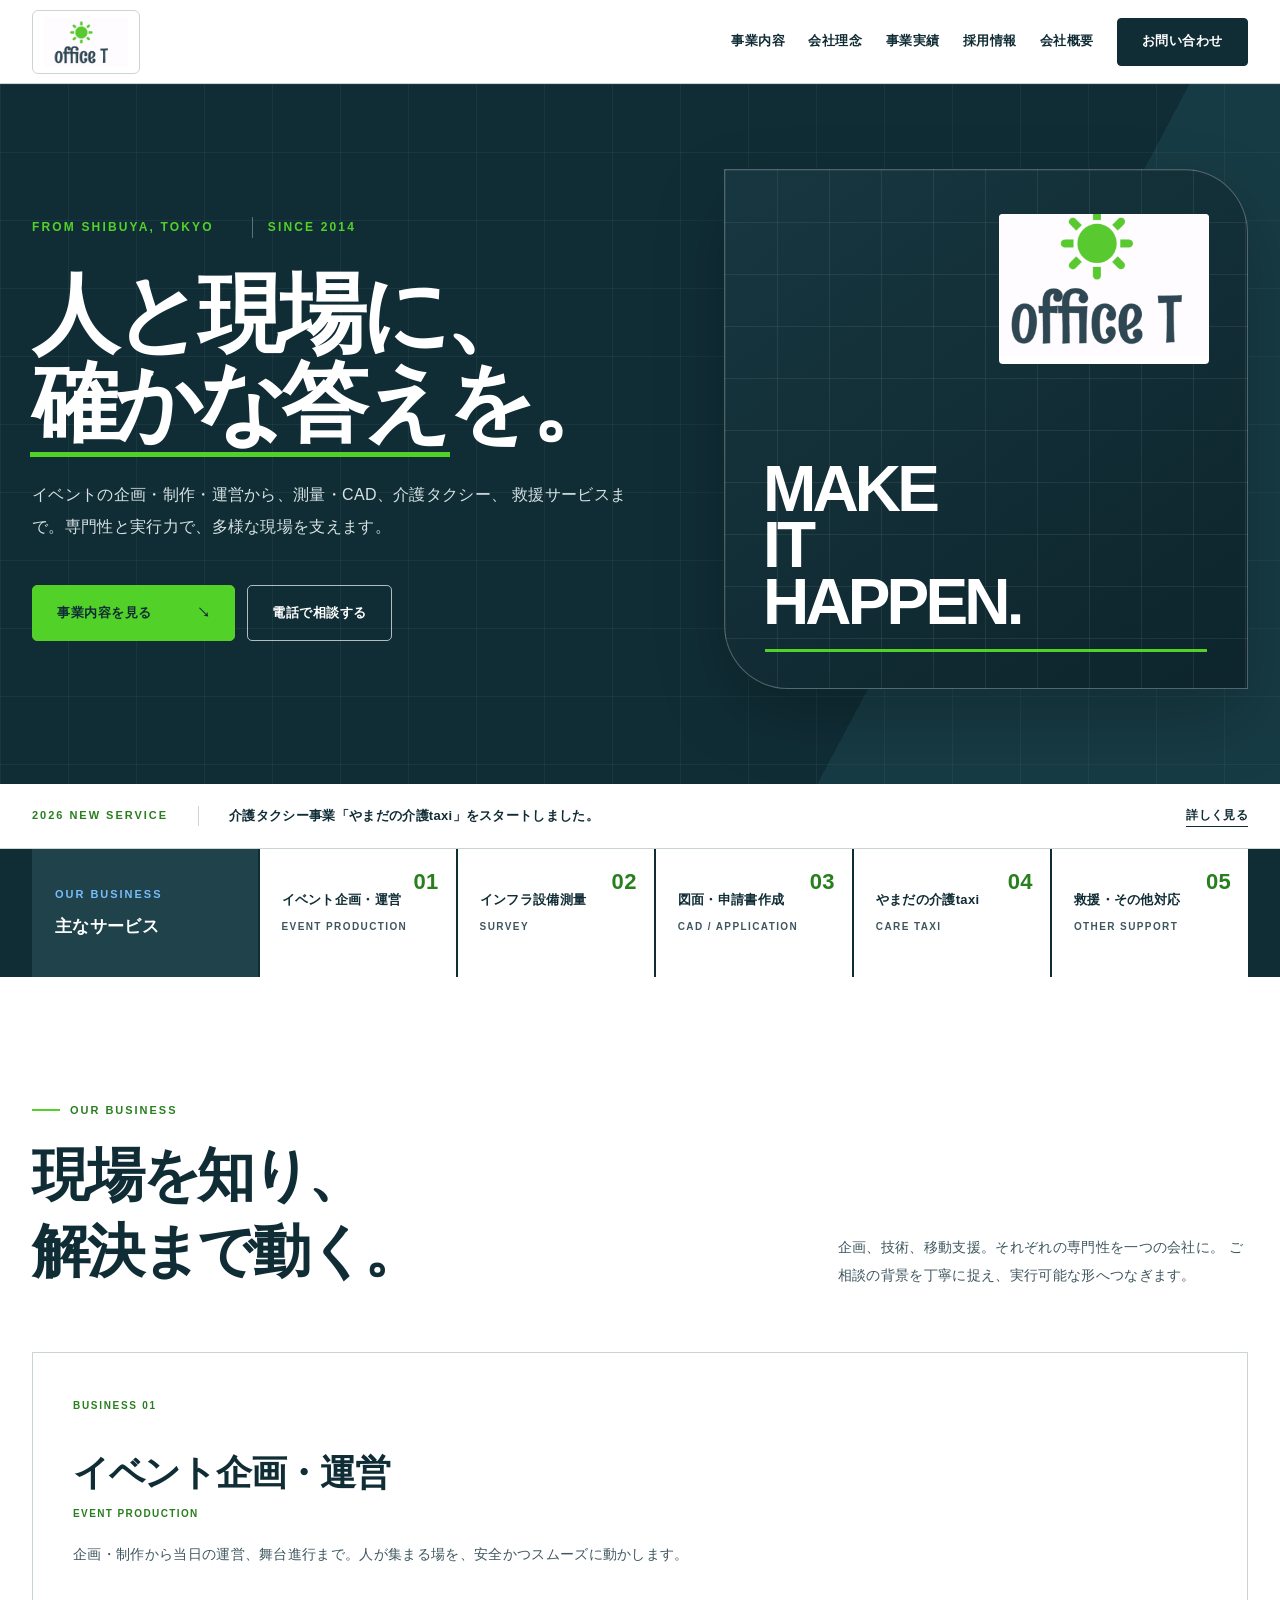
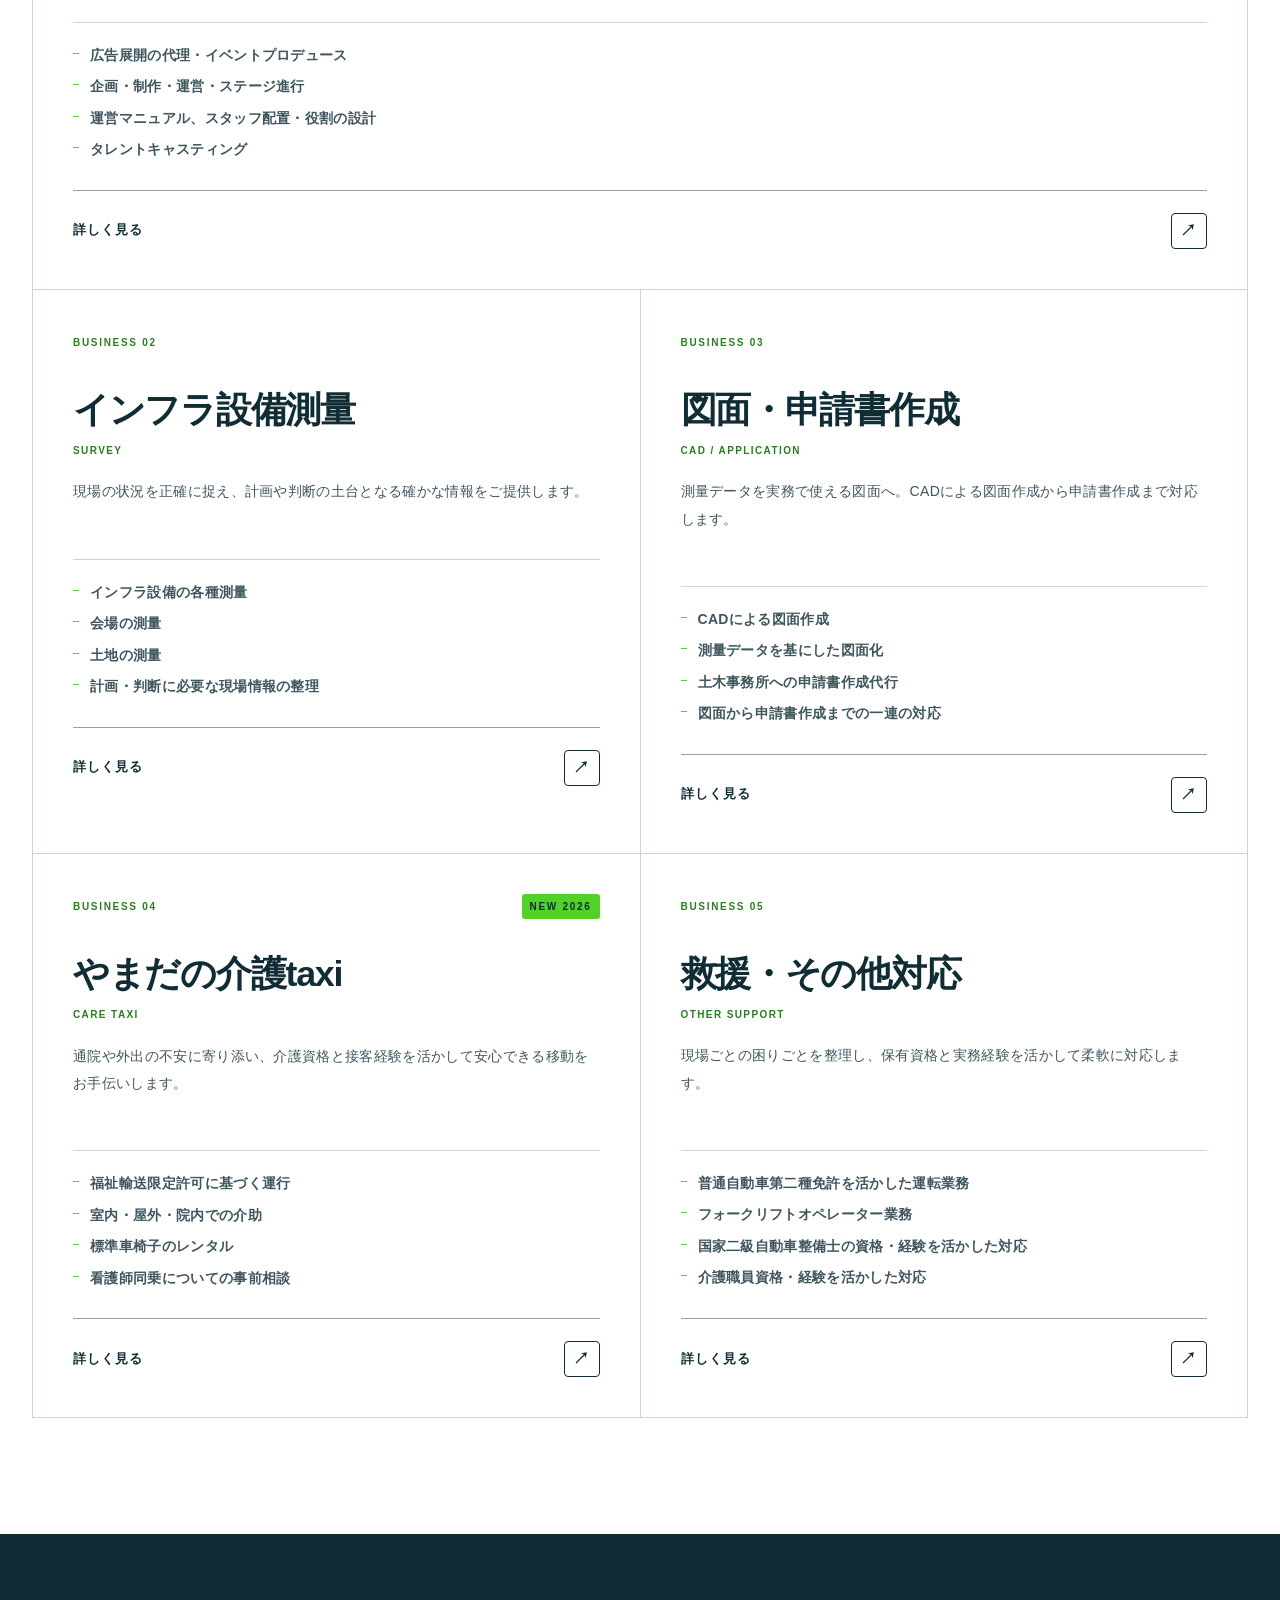
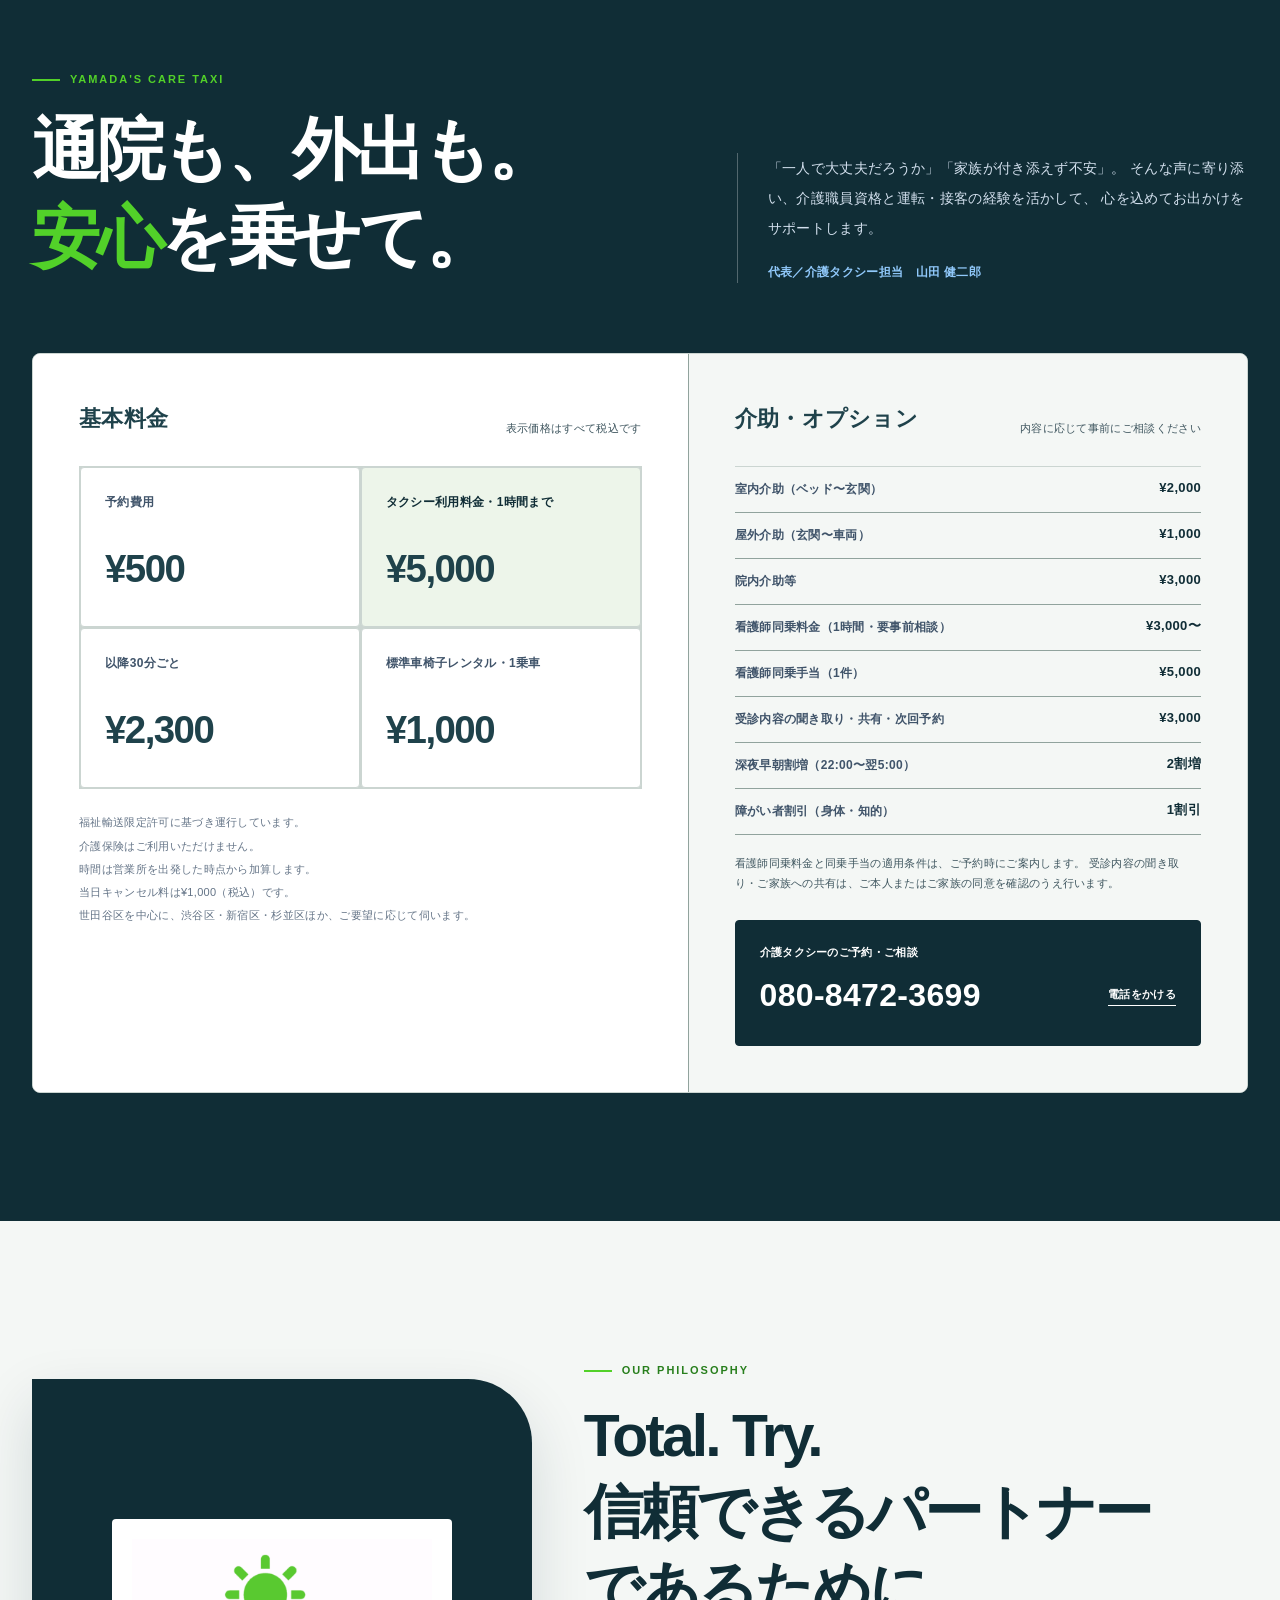
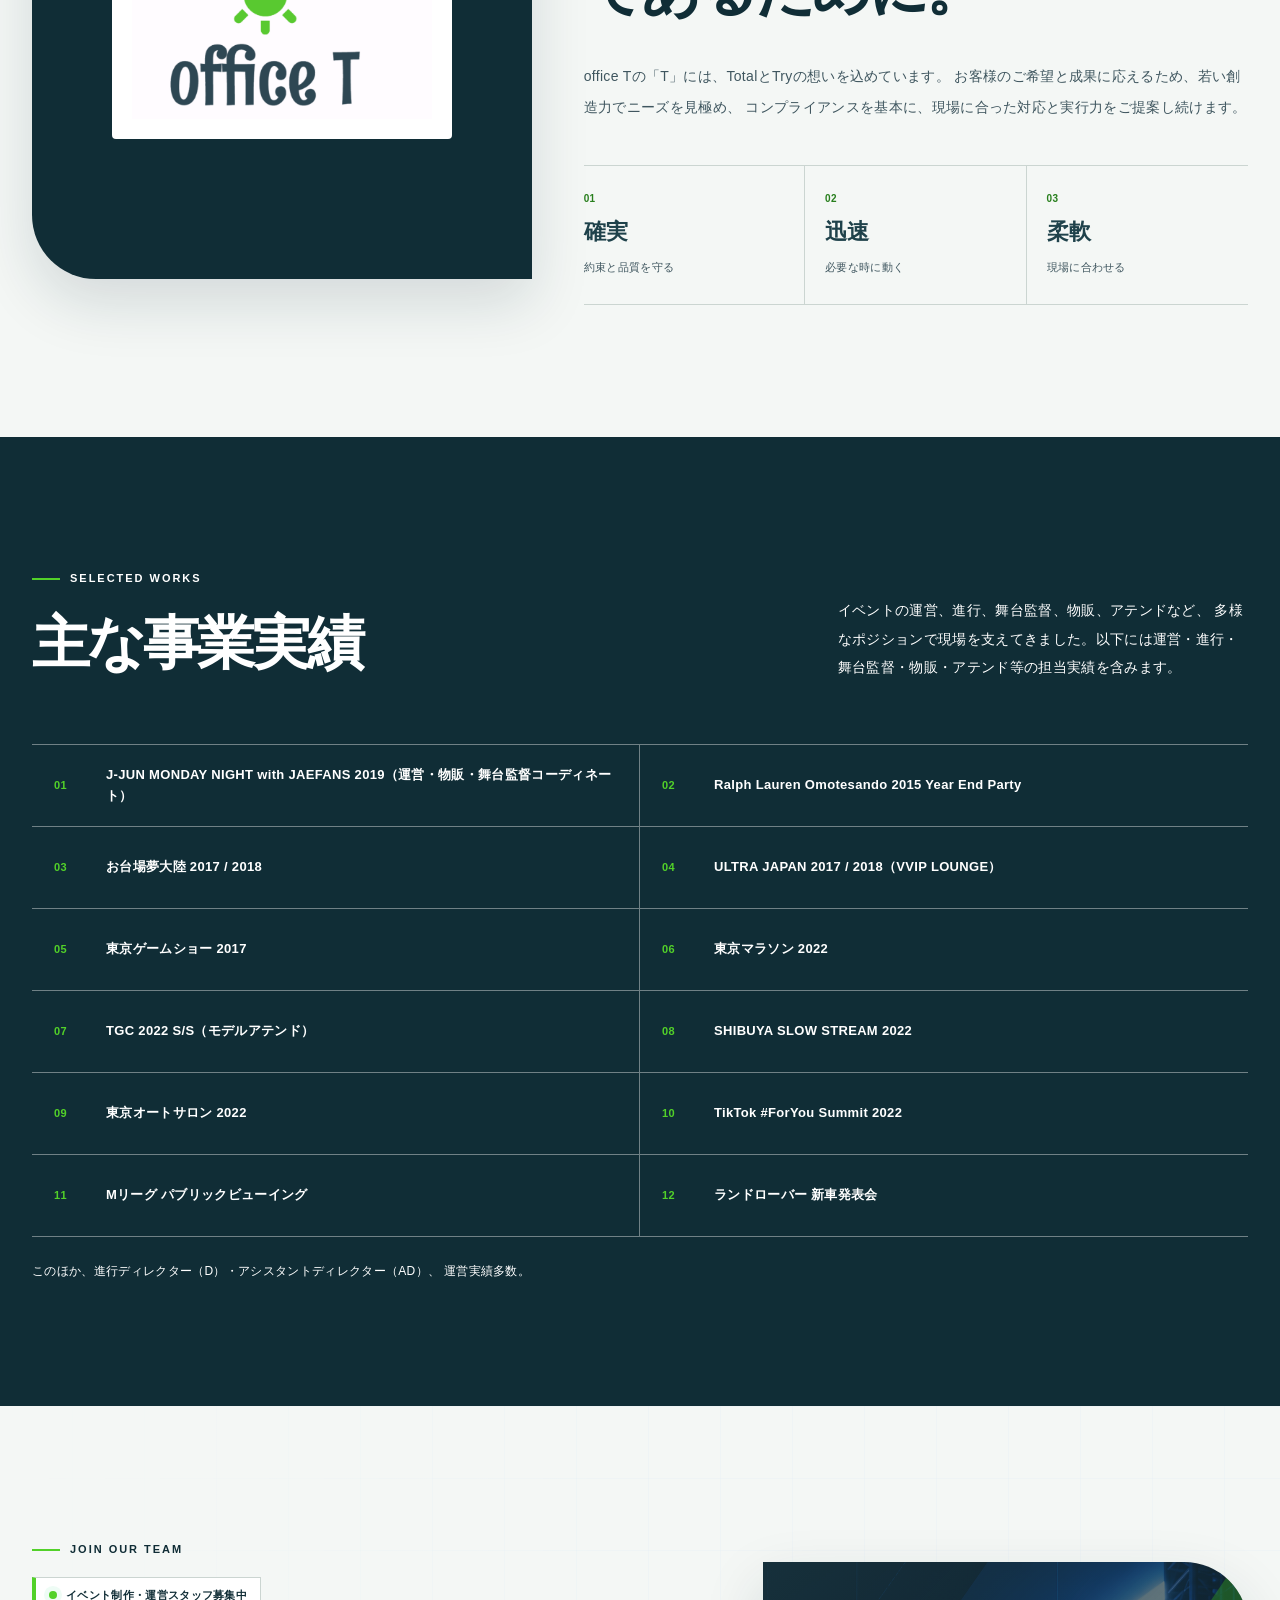
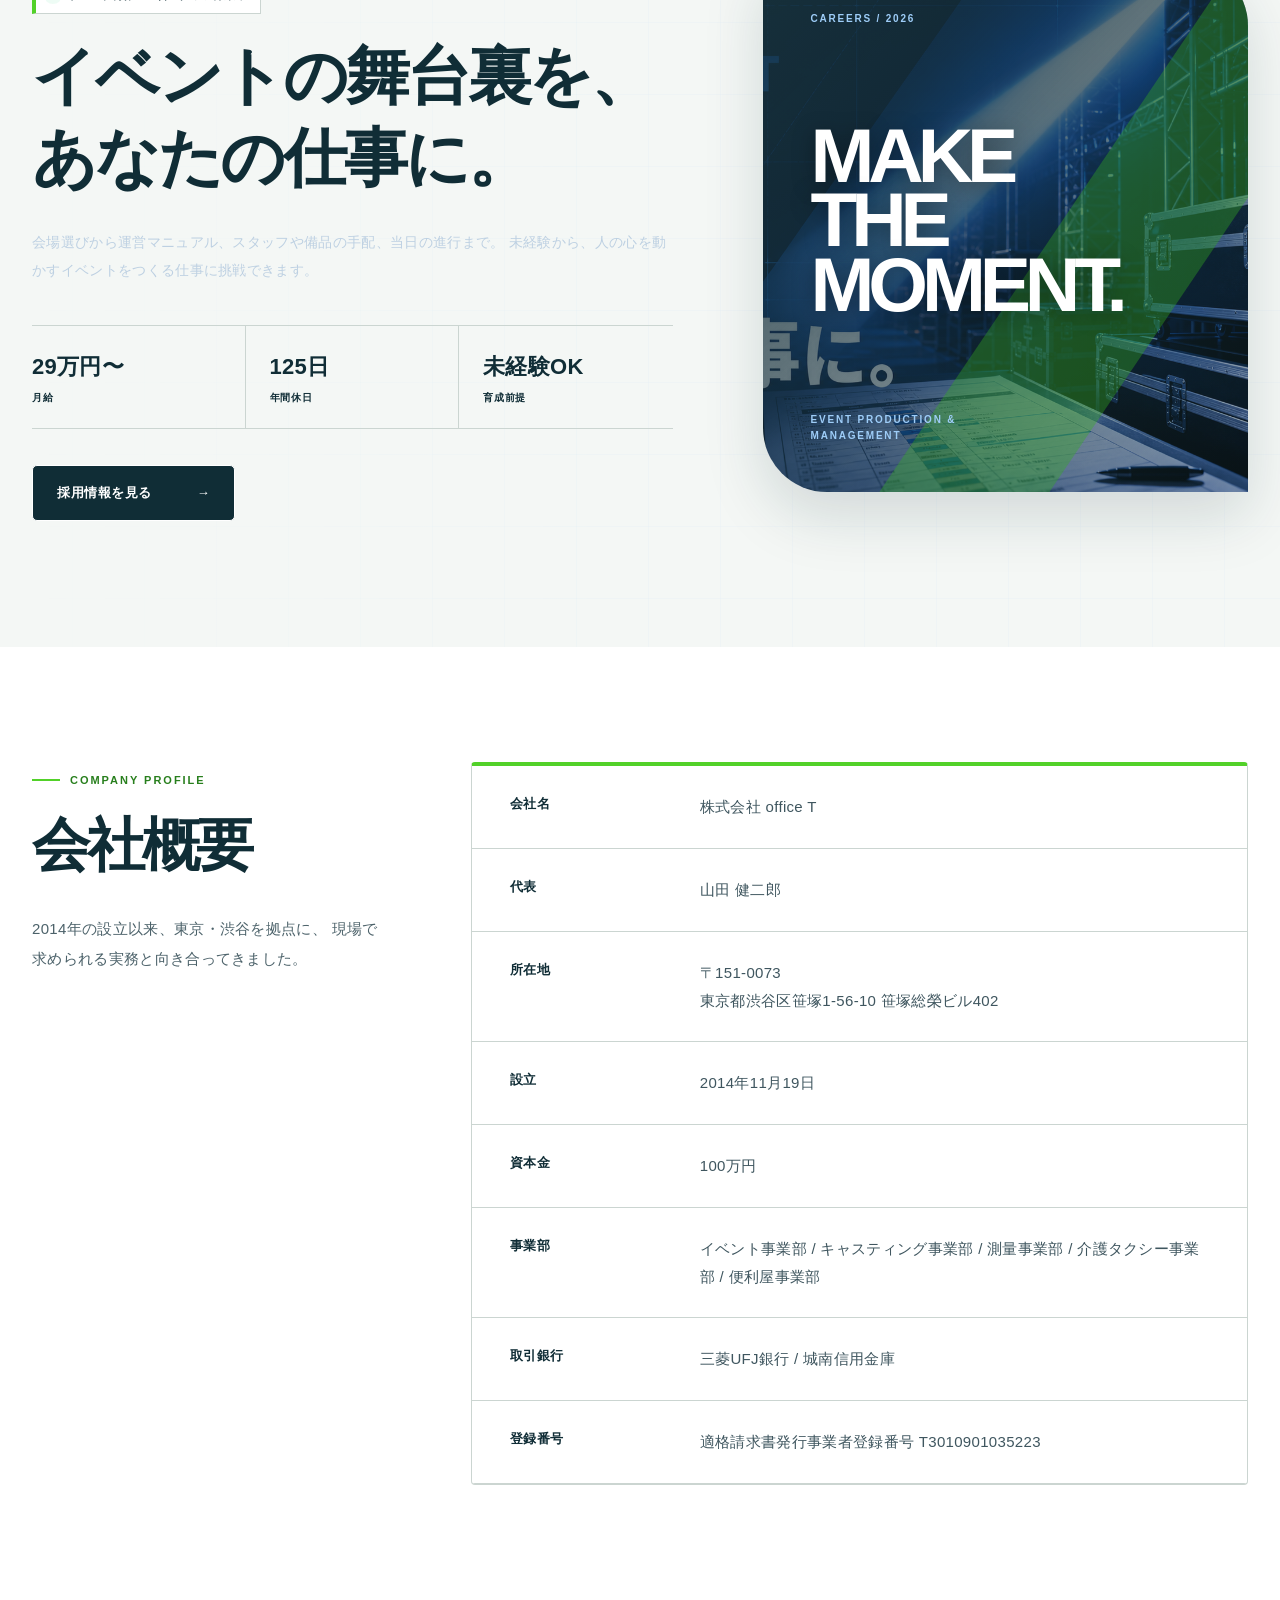
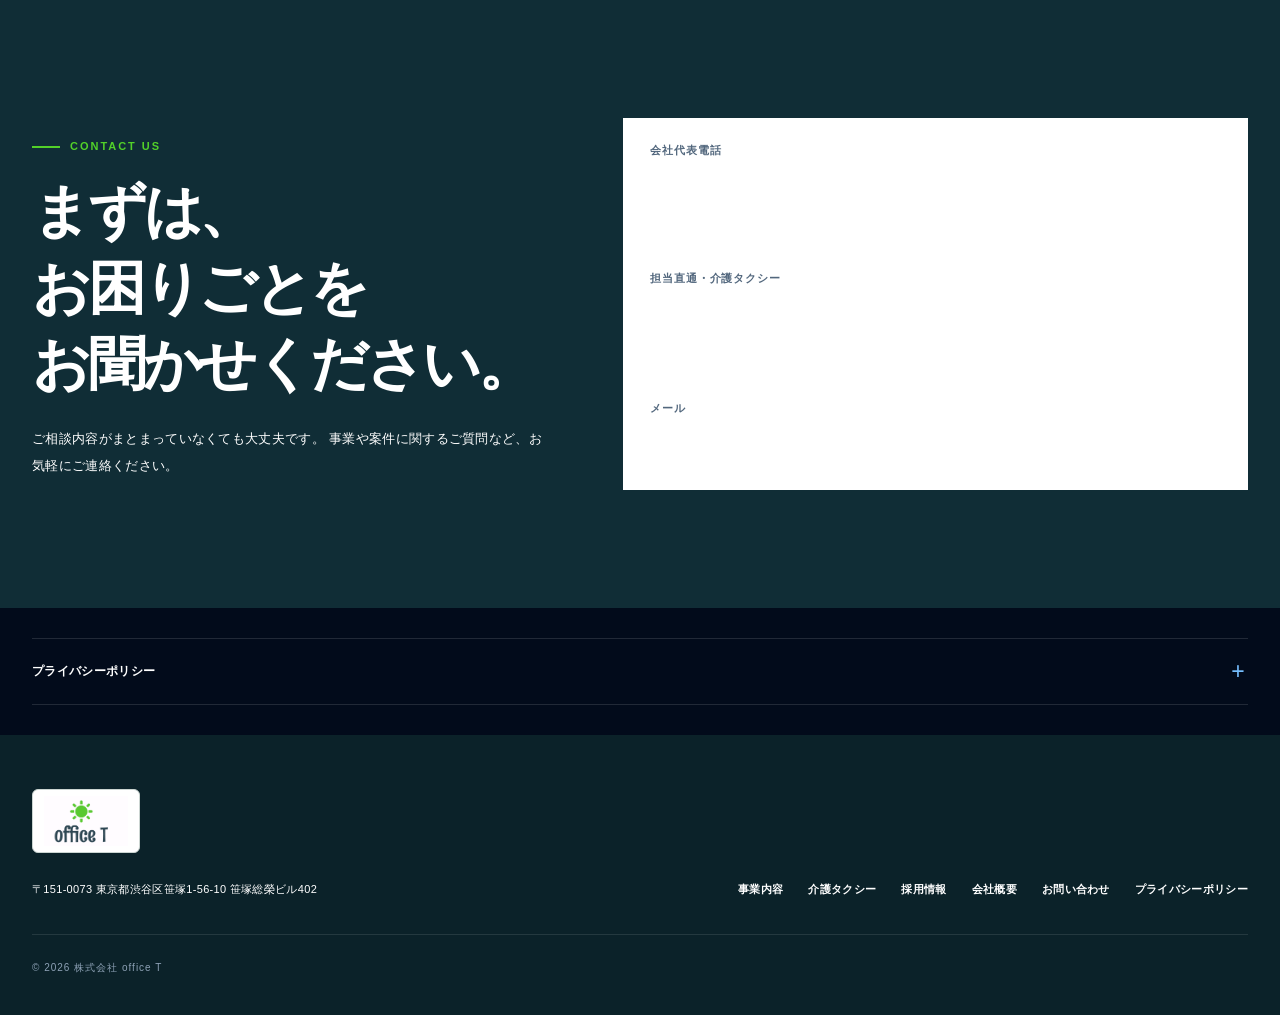
==== commit b39285e1: "Update index.html" ====
--- a/index.html
+++ b/index.html
@@ -1,2 +1,2 @@
-<!DOCTYPE html><html lang="ja"><head><meta charSet="utf-8"/><meta name="viewport" content="width=device-width, initial-scale=1"/><link rel="stylesheet" href="/assets/index-DAXXYMjf.css" data-rsc-css-href="/assets/index-DAXXYMjf.css" data-precedence="vite-rsc/importer-resources"/><title>株式会社 office T｜イベント・測量・介護タクシー</title><meta name="description" content="東京都渋谷区の株式会社 office T。イベント企画・制作・運営、測量、CAD、介護タクシー、救援サービスを提供しています。"/><meta name="robots" content="index, follow"/><meta property="og:title" content="株式会社 office T｜人と現場に、確かな答えを。"/><meta property="og:description" content="イベント、測量・CAD、介護タクシー、救援サービス。専門性と実行力で多様な現場を支えます。"/><meta property="og:site_name" content="株式会社 office T"/><meta property="og:type" content="website"/><meta property="og:locale" content="ja_JP"/><meta property="og:image" content="https://github.com/user-attachments/assets/f2400045-079e-428f-be4b-5f1a729ca64e"/><meta property="og:image:width" content="1732"/><meta property="og:image:height" content="908"/><meta property="og:image:alt" content="株式会社 office T｜人と現場に、確かな答えを。"/><meta name="twitter:card" content="summary_large_image"/><meta name="twitter:title" content="株式会社 office T｜人と現場に、確かな答えを。"/><meta name="twitter:description" content="イベント、測量・CAD、介護タクシー、救援サービス。"/><meta name="twitter:image" content="https://github.com/user-attachments/assets/f2400045-079e-428f-be4b-5f1a729ca64e"/>
-<link rel="canonical" href="https://officettokyo.com/"><meta property="og:url" content="https://officettokyo.com/"></head><body><a class="skip-link" href="#main">本文へ移動</a><header class="site-header"><div class="shell header-inner"><a class="brand" href="#top" aria-label="株式会社 office T トップへ"><span class="brand-logo-frame" aria-hidden="true"><img class="brand-logo" src="[data-uri]" alt="" width="832" height="503"/></span></a><nav class="desktop-nav" aria-label="メインナビゲーション"><a href="#business">事業内容</a><a href="#philosophy">会社理念</a><a href="#achievements">事業実績</a><a href="/recruit/">採用情報</a><a href="#company">会社概要</a><a class="nav-contact" href="#contact">お問い合わせ</a></nav><details class="mobile-menu"><summary aria-label="メニューを開く"><span aria-hidden="true"></span></summary><nav aria-label="モバイルナビゲーション"><a href="#business">事業内容</a><a href="/services/care-taxi/">介護タクシー</a><a href="#philosophy">会社理念</a><a href="#achievements">事業実績</a><a href="/recruit/">採用情報</a><a href="#company">会社概要</a><a href="#contact">お問い合わせ</a></nav></details></div></header><main id="main"><section class="hero" id="top" aria-labelledby="hero-title"><div class="hero-sunburst" aria-hidden="true"></div><div class="shell hero-inner"><div class="hero-copy"><div class="hero-meta"><span>FROM SHIBUYA, TOKYO</span><span>SINCE 2014</span></div><h1 id="hero-title"><span class="heading-line"><span class="text-chunk">人と現場に、</span></span><span class="heading-line"><span class="text-chunk"><em>確かな答え</em>を。</span></span></h1><p>イベントの企画・制作・運営から、測量・CAD、介護タクシー、 救援サービスまで。専門性と実行力で、多様な現場を支えます。</p><div class="hero-actions"><a class="button button-primary" href="#business">事業内容を見る <span aria-hidden="true">↘</span></a><a class="button button-secondary" href="tel:0368373614">電話で相談する</a></div></div><div class="hero-playground" aria-hidden="true"><div class="hero-logo-card"><img src="[data-uri]" alt="" width="832" height="503"/></div><strong class="hero-pop-word">MAKE<br/>IT<br/>HAPPEN.</strong><span class="hero-tag hero-tag-event">EVENT</span><span class="hero-tag hero-tag-survey">SURVEY</span><span class="hero-tag hero-tag-support">SUPPORT</span></div></div></section><aside class="announcement" aria-label="新着情報"><div class="shell announcement-inner"><span>2026 NEW SERVICE</span><p>介護タクシー事業「やまだの介護taxi」をスタートしました。</p><a href="/services/care-taxi/">詳しく見る</a></div></aside><nav class="business-index" aria-label="事業一覧"><div class="shell index-grid"><div class="index-title"><small>OUR BUSINESS</small><strong>主なサービス</strong></div><a href="/services/event/"><span>01</span><strong>イベント企画・運営</strong><small>EVENT PRODUCTION</small></a><a href="/services/survey/"><span>02</span><strong>インフラ設備測量</strong><small>SURVEY</small></a><a href="/services/cad/"><span>03</span><strong>図面・申請書作成</strong><small>CAD / APPLICATION</small></a><a href="/services/care-taxi/"><span>04</span><strong>やまだの介護taxi</strong><small>CARE TAXI</small></a><a href="/services/support/"><span>05</span><strong>救援・その他対応</strong><small>OTHER SUPPORT</small></a></div></nav><section class="section business-section" id="business" aria-labelledby="business-title"><div class="shell"><div class="section-heading"><div><span class="section-kicker">OUR BUSINESS</span><h2 id="business-title"><span class="heading-line"><span class="text-chunk">現場を知り、</span></span><span class="heading-line"><span class="text-chunk">解決まで動く。</span></span></h2></div><p>企画、技術、移動支援。それぞれの専門性を一つの会社に。 ご相談の背景を丁寧に捉え、実行可能な形へつなぎます。</p></div><div class="business-grid"><a href="/services/event/" class="business-card" id="event" aria-label="イベント企画・運営の詳細を見る"><div class="card-topline"><span>BUSINESS <!-- -->01</span></div><h3>イベント企画・運営<small>EVENT PRODUCTION</small></h3><p>企画・制作から当日の運営、舞台進行まで。人が集まる場を、安全かつスムーズに動かします。</p><ul><li>広告展開の代理・イベントプロデュース</li><li>企画・制作・運営・ステージ進行</li><li>運営マニュアル、スタッフ配置・役割の設計</li><li>タレントキャスティング</li></ul><span class="business-card-cta">詳しく見る <b aria-hidden="true">↗</b></span></a><a href="/services/survey/" class="business-card" id="survey" aria-label="インフラ設備測量の詳細を見る"><div class="card-topline"><span>BUSINESS <!-- -->02</span></div><h3>インフラ設備測量<small>SURVEY</small></h3><p>現場の状況を正確に捉え、計画や判断の土台となる確かな情報をご提供します。</p><ul><li>インフラ設備の各種測量</li><li>会場の測量</li><li>土地の測量</li><li>計画・判断に必要な現場情報の整理</li></ul><span class="business-card-cta">詳しく見る <b aria-hidden="true">↗</b></span></a><a href="/services/cad/" class="business-card" id="cad" aria-label="図面・申請書作成の詳細を見る"><div class="card-topline"><span>BUSINESS <!-- -->03</span></div><h3>図面・申請書作成<small>CAD / APPLICATION</small></h3><p>測量データを実務で使える図面へ。CADによる図面作成から申請書作成まで対応します。</p><ul><li>CADによる図面作成</li><li>測量データを基にした図面化</li><li>土木事務所への申請書作成代行</li><li>図面から申請書作成までの一連の対応</li></ul><span class="business-card-cta">詳しく見る <b aria-hidden="true">↗</b></span></a><a href="/services/care-taxi/" class="business-card" id="care-taxi" aria-label="やまだの介護taxiの詳細を見る"><div class="card-topline"><span>BUSINESS <!-- -->04</span><b>NEW 2026</b></div><h3>やまだの介護taxi<small>CARE TAXI</small></h3><p>通院や外出の不安に寄り添い、介護資格と接客経験を活かして安心できる移動をお手伝いします。</p><ul><li>福祉輸送限定許可に基づく運行</li><li>室内・屋外・院内での介助</li><li>標準車椅子のレンタル</li><li>看護師同乗についての事前相談</li></ul><span class="business-card-cta">詳しく見る <b aria-hidden="true">↗</b></span></a><a href="/services/support/" class="business-card" id="support" aria-label="救援・その他対応の詳細を見る"><div class="card-topline"><span>BUSINESS <!-- -->05</span></div><h3>救援・その他対応<small>OTHER SUPPORT</small></h3><p>現場ごとの困りごとを整理し、保有資格と実務経験を活かして柔軟に対応します。</p><ul><li>普通自動車第二種免許を活かした運転業務</li><li>フォークリフトオペレーター業務</li><li>国家二級自動車整備士の資格・経験を活かした対応</li><li>介護職員資格・経験を活かした対応</li></ul><span class="business-card-cta">詳しく見る <b aria-hidden="true">↗</b></span></a></div></div></section><section class="care-section" aria-labelledby="care-title"><div class="shell care-intro"><div><span class="section-kicker light">YAMADA&#x27;S CARE TAXI</span><h2 id="care-title"><span class="heading-line"><span class="text-chunk">通院も、外出も。</span></span><span class="heading-line"><span class="text-chunk"><em>安心</em>を乗せて。</span></span></h2></div><div class="care-message"><p>「一人で大丈夫だろうか」「家族が付き添えず不安」。 そんな声に寄り添い、介護職員資格と運転・接客の経験を活かして、 心を込めてお出かけをサポートします。</p><span>代表／介護タクシー担当　山田 健二郎</span></div></div><div class="fare-panel shell"><div class="fare-main"><div class="fare-heading"><span>基本料金</span><small>表示価格はすべて税込です</small></div><div class="fare-cards"><div><small>予約費用</small><strong>¥500</strong></div><div><small>タクシー利用料金・1時間まで</small><strong>¥5,000</strong></div><div><small>以降30分ごと</small><strong>¥2,300</strong></div><div><small>標準車椅子レンタル・1乗車</small><strong>¥1,000</strong></div></div><ul class="fare-notes"><li>福祉輸送限定許可に基づき運行しています。</li><li>介護保険はご利用いただけません。</li><li>時間は営業所を出発した時点から加算します。</li><li>当日キャンセル料は¥5,000（税込）です。</li><li>世田谷区を中心に、渋谷区・新宿区・杉並区ほか、ご要望に応じて伺います。</li></ul></div><div class="fare-options"><div class="fare-heading"><span>介助・オプション</span><small>内容に応じて事前にご相談ください</small></div><dl><div><dt>室内介助（ベッド〜玄関）</dt><dd><strong>¥2,000</strong></dd></div><div><dt>屋外介助（玄関〜車両）</dt><dd><strong>¥1,000</strong></dd></div><div><dt>院内介助等</dt><dd><strong>¥3,000</strong></dd></div><div><dt>看護師同乗料金（1時間・要事前相談）</dt><dd><strong>¥3,000〜</strong></dd></div><div><dt>看護師同乗手当（1件）</dt><dd><strong>¥5,000</strong></dd></div><div><dt>受診内容の聞き取り・共有・次回予約</dt><dd><strong>¥3,000</strong></dd></div><div><dt>深夜早朝割増（22:00〜翌5:00）</dt><dd><strong>2割増</strong></dd></div><div><dt>障がい者割引（身体・知的）</dt><dd><strong>1割引</strong></dd></div></dl><p class="fare-clarification">看護師同乗料金と同乗手当の適用条件は、ご予約時にご案内します。 受診内容の聞き取り・ご家族への共有は、ご本人またはご家族の同意を確認のうえ行います。</p><a class="fare-call" href="tel:08084723699"><small>介護タクシーのご予約・ご相談</small><strong>080-8472-3699</strong><span>電話をかける</span></a></div></div></section><section class="philosophy-section" id="philosophy" aria-labelledby="philosophy-title"><div class="shell philosophy-inner"><div class="philosophy-graphic" aria-hidden="true"><img src="[data-uri]" alt="" width="832" height="503"/></div><div class="philosophy-copy"><span class="section-kicker">OUR PHILOSOPHY</span><h2 id="philosophy-title"><span class="heading-line">Total. Try.</span><span class="heading-line"><span class="text-chunk"><em>信頼できる</em></span><wbr/><span class="text-chunk"><em>パートナー</em></span><wbr/><span class="text-chunk">であるために。</span></span></h2><p>office Tの「T」には、TotalとTryの想いを込めています。 お客様のご希望と成果に応えるため、若い創造力でニーズを見極め、 コンプライアンスを基本に、現場に合った対応と実行力をご提案し続けます。</p><div class="values"><div><span>01</span><strong>確実</strong><small>約束と品質を守る</small></div><div><span>02</span><strong>迅速</strong><small>必要な時に動く</small></div><div><span>03</span><strong>柔軟</strong><small>現場に合わせる</small></div></div></div></div></section><section class="section achievements-section" id="achievements" aria-labelledby="achievements-title"><div class="shell"><div class="section-heading"><div><span class="section-kicker">SELECTED WORKS</span><h2 id="achievements-title">主な事業実績</h2></div><p>イベントの運営、進行、舞台監督、物販、アテンドなど、 多様なポジションで現場を支えてきました。以下には運営・進行・ 舞台監督・物販・アテンド等の担当実績を含みます。</p></div><ol class="achievement-list"><li><span>01</span><strong>J-JUN MONDAY NIGHT with JAEFANS 2019（運営・物販・舞台監督コーディネート）</strong></li><li><span>02</span><strong>Ralph Lauren Omotesando 2015 Year End Party</strong></li><li><span>03</span><strong>お台場夢大陸 2017 / 2018</strong></li><li><span>04</span><strong>ULTRA JAPAN 2017 / 2018（VVIP LOUNGE）</strong></li><li><span>05</span><strong>東京ゲームショー 2017</strong></li><li><span>06</span><strong>東京マラソン 2022</strong></li><li><span>07</span><strong>TGC 2022 S/S（モデルアテンド）</strong></li><li><span>08</span><strong>SHIBUYA SLOW STREAM 2022</strong></li><li><span>09</span><strong>東京オートサロン 2022</strong></li><li><span>10</span><strong>TikTok #ForYou Summit 2022</strong></li><li><span>11</span><strong>Mリーグ パブリックビューイング</strong></li><li><span>12</span><strong>ランドローバー 新車発表会</strong></li></ol><p class="achievement-note">このほか、進行ディレクター（D）・アシスタントディレクター（AD）、 運営実績多数。</p></div></section><section class="recruit-teaser" id="recruit" aria-labelledby="recruit-teaser-title"><div class="shell recruit-teaser-inner"><div class="recruit-teaser-copy"><span class="section-kicker light">JOIN OUR TEAM</span><p class="recruit-status"><span aria-hidden="true"></span>イベント制作・運営スタッフ募集中</p><h2 id="recruit-teaser-title"><span class="heading-line"><span class="text-chunk">イベントの</span><wbr/><span class="text-chunk">舞台裏を、</span></span><span class="heading-line"><span class="text-chunk">あなたの仕事</span><wbr/><span class="text-chunk">に。</span></span></h2><p>会場選びから運営マニュアル、スタッフや備品の手配、当日の進行まで。 未経験から、人の心を動かすイベントをつくる仕事に挑戦できます。</p><ul class="recruit-teaser-facts" aria-label="募集のポイント"><li><strong>29万円〜</strong><span>月給</span></li><li><strong>125日</strong><span>年間休日</span></li><li><strong>未経験OK</strong><span>育成前提</span></li></ul><a href="/recruit/" class="button recruit-teaser-link">採用情報を見る <span aria-hidden="true">→</span></a></div><div class="recruit-teaser-graphic" aria-hidden="true"><small>CAREERS / 2026</small><strong>MAKE<br/>THE<br/>MOMENT.</strong><span>EVENT PRODUCTION &amp; MANAGEMENT</span></div></div></section><section class="company-section" id="company" aria-labelledby="company-title"><div class="shell company-inner"><div class="company-intro"><span class="section-kicker light">COMPANY PROFILE</span><h2 id="company-title">会社概要</h2><p>2014年の設立以来、東京・渋谷を拠点に、 現場で求められる実務と向き合ってきました。</p></div><dl class="company-table"><div><dt>会社名</dt><dd>株式会社 office T</dd></div><div><dt>代表</dt><dd>山田 健二郎</dd></div><div><dt>所在地</dt><dd>〒151-0073<br/>東京都渋谷区笹塚1-56-10 笹塚総榮ビル402</dd></div><div><dt>設立</dt><dd>2014年11月19日</dd></div><div><dt>資本金</dt><dd>100万円</dd></div><div><dt>事業部</dt><dd>イベント事業部 / キャスティング事業部 / 測量事業部 / 介護タクシー事業部 / 便利屋事業部</dd></div><div><dt>取引銀行</dt><dd>三菱UFJ銀行 / 城南信用金庫</dd></div><div><dt>登録番号</dt><dd>適格請求書発行事業者登録番号 T3010901035223</dd></div></dl></div></section><section class="contact-section" id="contact" aria-labelledby="contact-title"><div class="shell contact-inner"><div class="contact-copy"><span class="section-kicker light">CONTACT US</span><h2 id="contact-title"><span class="heading-line"><span class="text-chunk">まずは、</span><wbr/><span class="text-chunk">お困りごとを</span></span><span class="heading-line"><span class="text-chunk">お聞かせください。</span></span></h2><p>ご相談内容がまとまっていなくても大丈夫です。 事業や案件に関するご質問など、お気軽にご連絡ください。</p></div><div class="contact-methods"><a href="tel:0368373614"><small>会社代表電話</small><strong>03-6837-3614</strong><span>電話をかける</span></a><a href="tel:08084723699"><small>担当直通・介護タクシー</small><strong>080-8472-3699</strong><span>電話をかける</span></a><a href="mailto:info@officet-tokyo.com"><small>メール</small><strong class="contact-email">info@officet-tokyo.com</strong><span>メールを送る</span></a></div></div></section><section class="privacy-section" id="privacy" aria-labelledby="privacy-title"><div class="shell"><details><summary id="privacy-title">プライバシーポリシー</summary><div class="privacy-content"><p>株式会社 office Tは、お問い合わせ等を通じてお預かりした個人情報を、 ご相談への回答、サービスのご案内および業務上必要な連絡のために利用します。</p><p>法令に基づく場合を除き、ご本人の同意なく個人情報を第三者へ提供しません。 個人情報への不正アクセス、紛失、漏えい等を防ぐため、適切な管理に努めます。</p><p>個人情報の開示・訂正・削除等のご相談は、<a href="mailto:info@officet-tokyo.com">info@officet-tokyo.com</a>までご連絡ください。</p></div></details></div></section></main><footer class="site-footer"><div class="shell footer-inner"><div><a class="brand footer-brand" href="#top" aria-label="株式会社 office T トップへ"><span class="brand-logo-frame" aria-hidden="true"><img class="brand-logo" src="[data-uri]" alt="" width="832" height="503"/></span></a><address>〒151-0073 東京都渋谷区笹塚1-56-10 笹塚総榮ビル402</address></div><div class="footer-links"><a href="#business">事業内容</a><a href="/services/care-taxi/">介護タクシー</a><a href="/recruit/">採用情報</a><a href="#company">会社概要</a><a href="#contact">お問い合わせ</a><a href="#privacy">プライバシーポリシー</a></div><small class="copyright">© 2026 株式会社 office T</small></div></footer><a class="mobile-callbar" href="tel:08084723699"><small>介護タクシー ご予約・ご相談</small><strong>080-8472-3699</strong></a></body></html>
+<!DOCTYPE html><html lang="ja"><head><meta charSet="utf-8"/><meta name="viewport" content="width=device-width, initial-scale=1"/><link rel="stylesheet" href="/assets/index-v6ig7R8d.css" data-rsc-css-href="/assets/index-v6ig7R8d.css" data-precedence="vite-rsc/importer-resources"/><title>株式会社 office T｜イベント・測量・介護タクシー</title><meta name="description" content="東京都渋谷区の株式会社 office T。イベント企画・制作・運営、測量、CAD、介護タクシー、救援サービスを提供しています。"/><meta name="robots" content="index, follow"/><meta property="og:title" content="株式会社 office T｜人と現場に、確かな答えを。"/><meta property="og:description" content="イベント、測量・CAD、介護タクシー、救援サービス。専門性と実行力で多様な現場を支えます。"/><meta property="og:site_name" content="株式会社 office T"/><meta property="og:type" content="website"/><meta property="og:locale" content="ja_JP"/><meta property="og:image" content="https://github.com/user-attachments/assets/f2400045-079e-428f-be4b-5f1a729ca64e"/><meta property="og:image:width" content="1732"/><meta property="og:image:height" content="908"/><meta property="og:image:alt" content="株式会社 office T｜人と現場に、確かな答えを。"/><meta name="twitter:card" content="summary_large_image"/><meta name="twitter:title" content="株式会社 office T｜人と現場に、確かな答えを。"/><meta name="twitter:description" content="イベント、測量・CAD、介護タクシー、救援サービス。"/><meta name="twitter:image" content="https://github.com/user-attachments/assets/f2400045-079e-428f-be4b-5f1a729ca64e"/>
+<link rel="canonical" href="https://officettokyo.com/"><meta property="og:url" content="https://officettokyo.com/"></head><body><a class="skip-link" href="#main">本文へ移動</a><header class="site-header"><div class="shell header-inner"><a class="brand" href="#top" aria-label="株式会社 office T トップへ"><span class="brand-logo-frame" aria-hidden="true"><img class="brand-logo" src="[data-uri]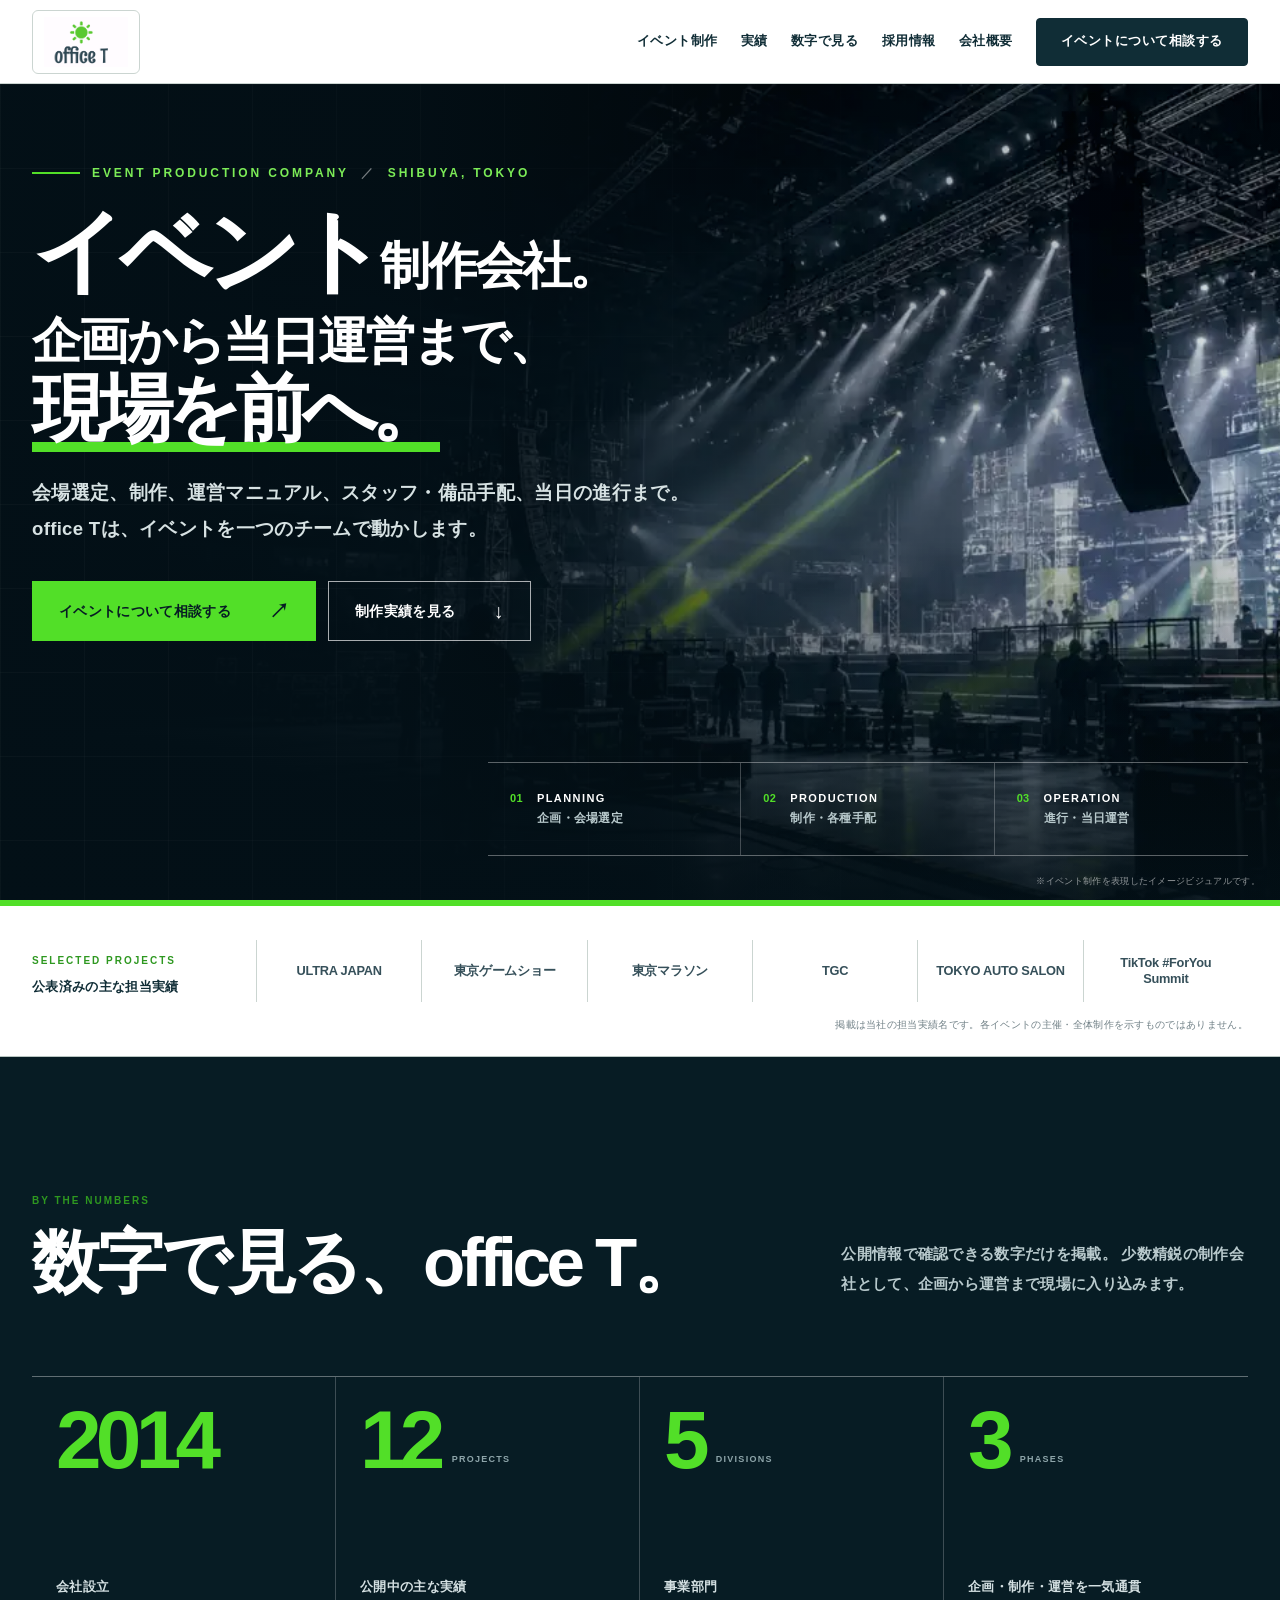
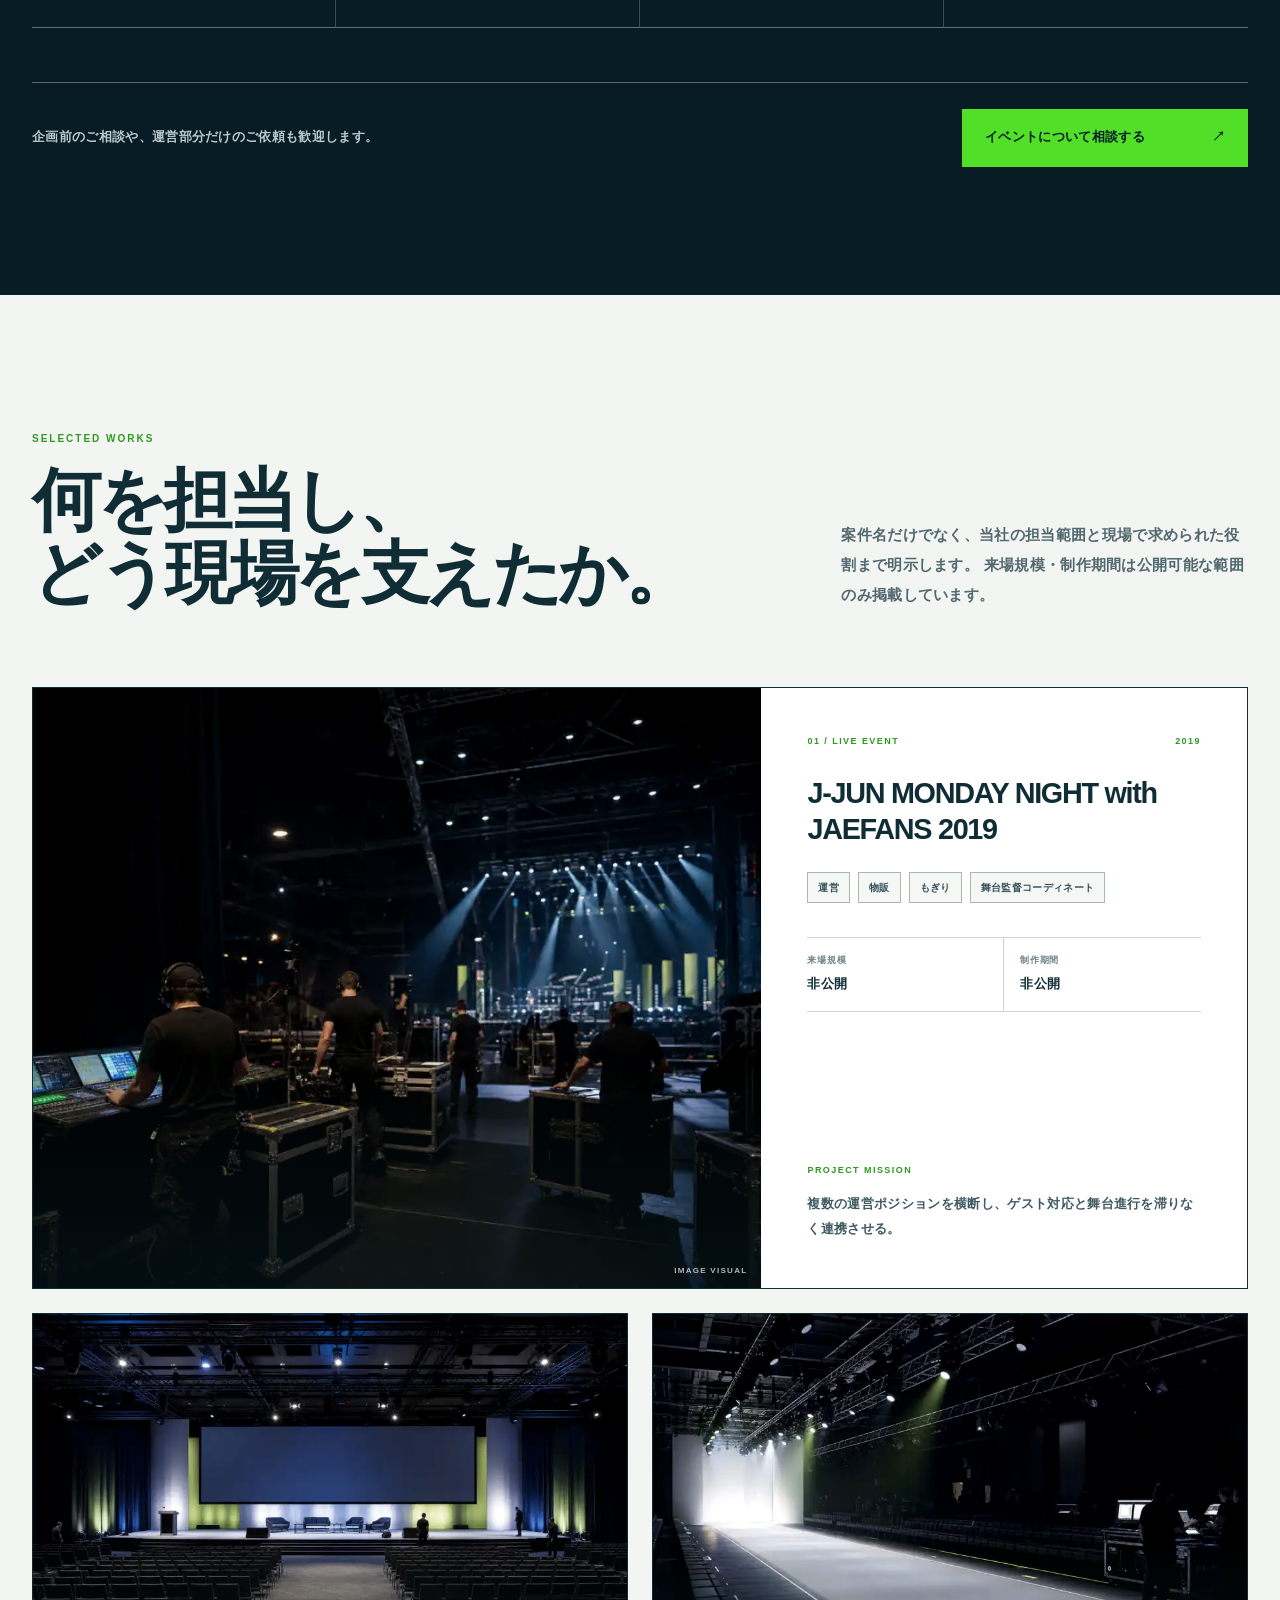
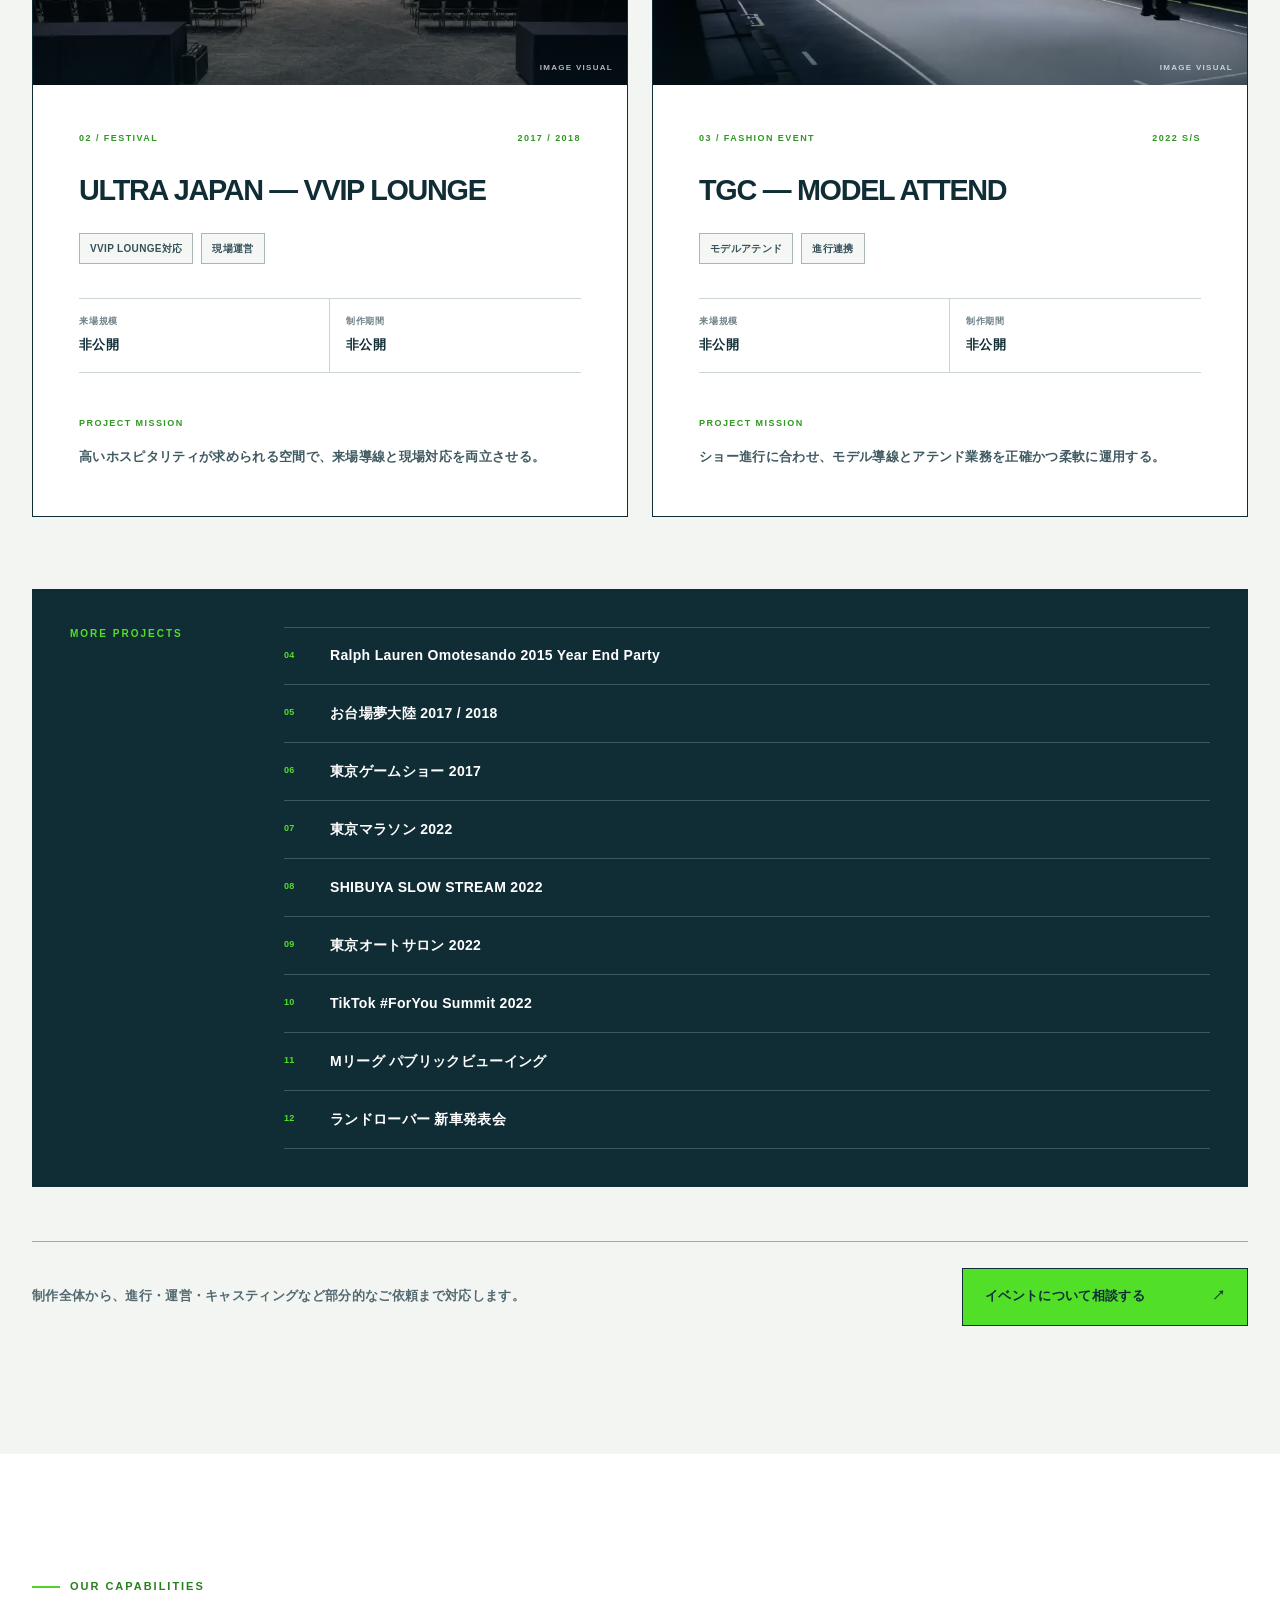
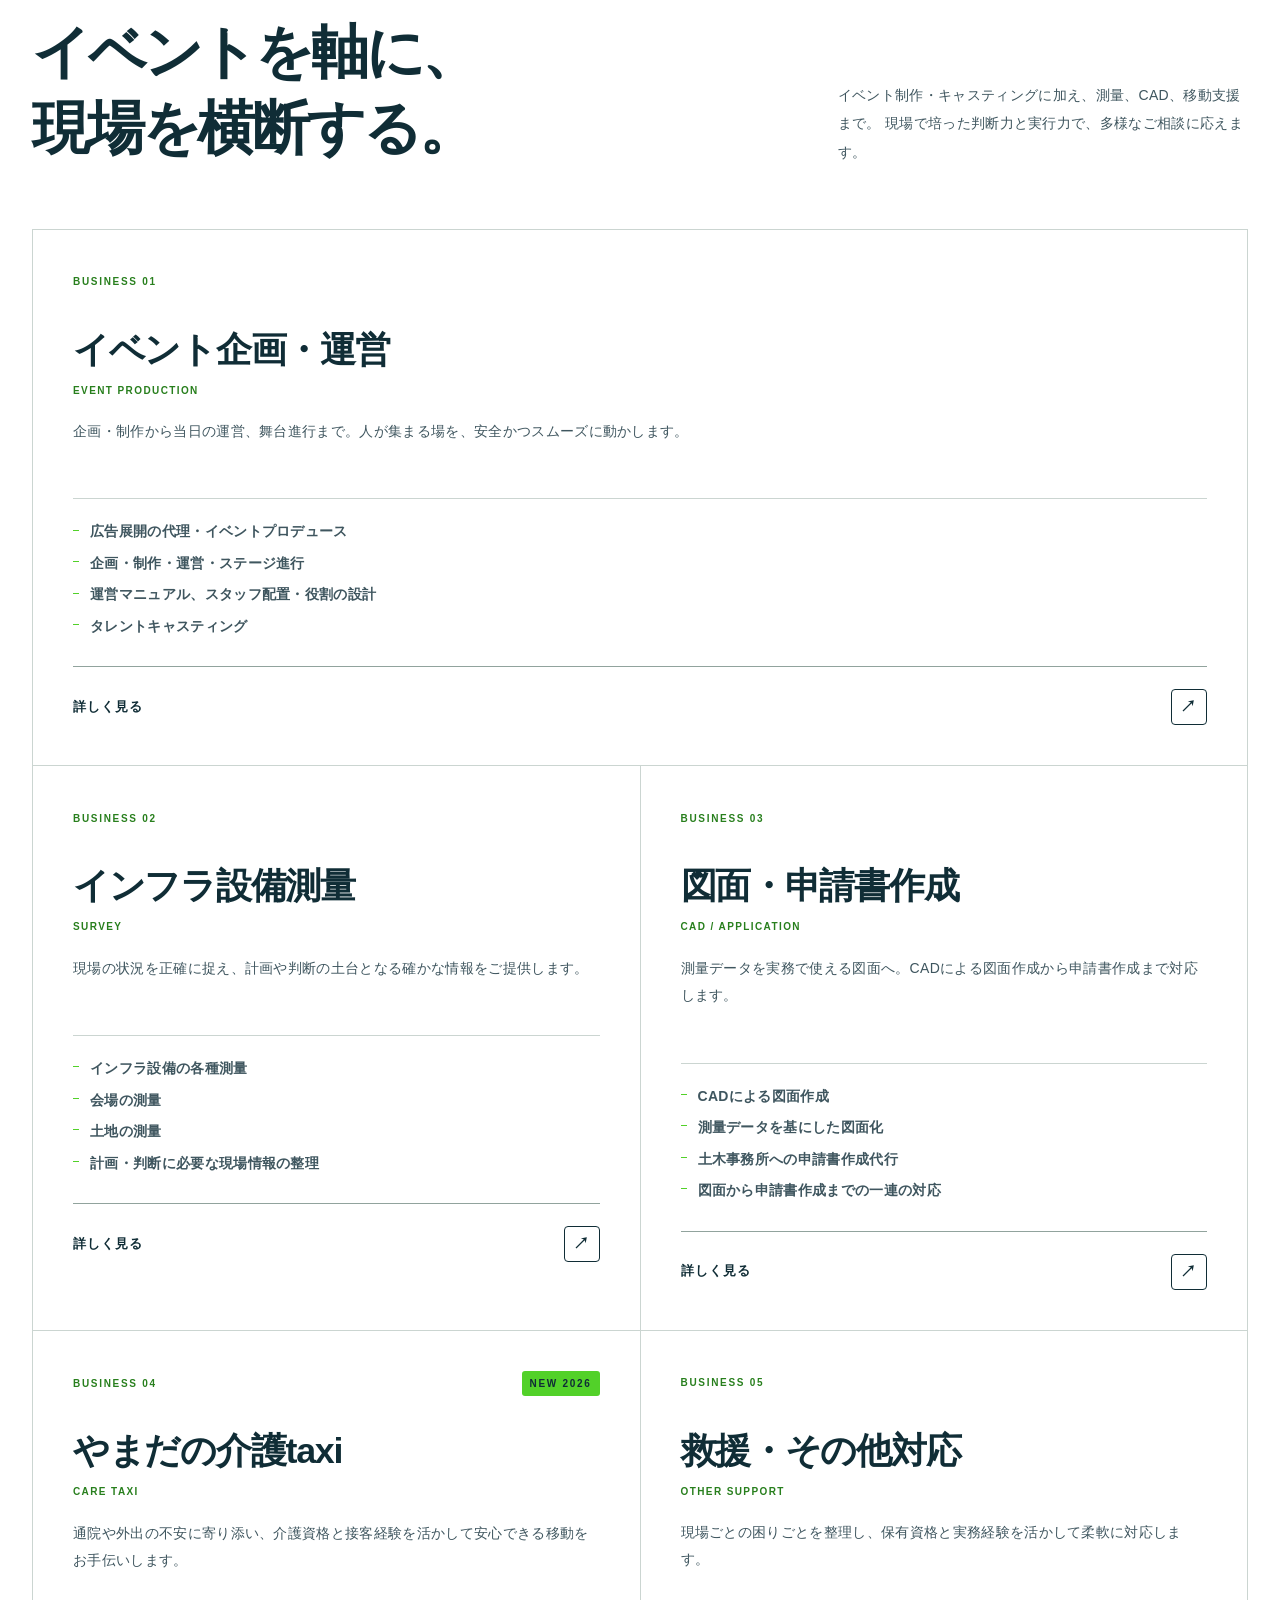
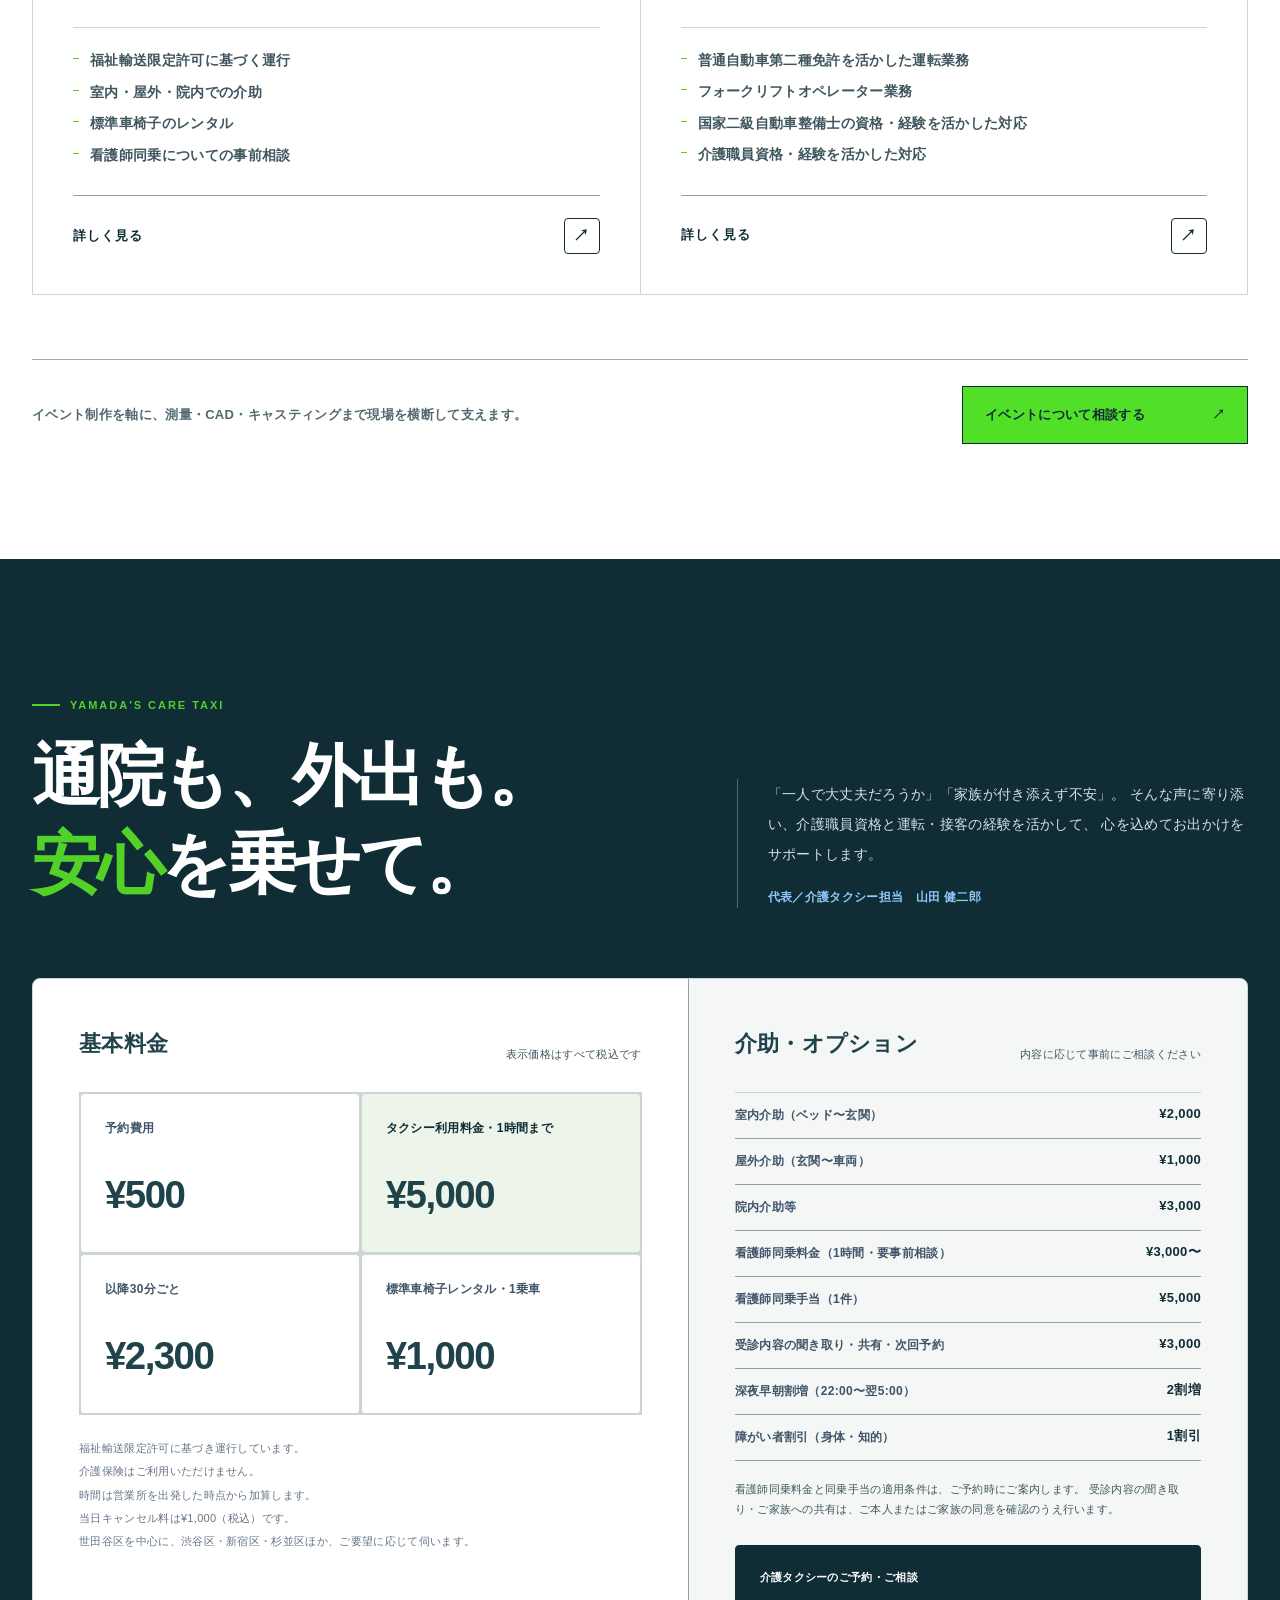
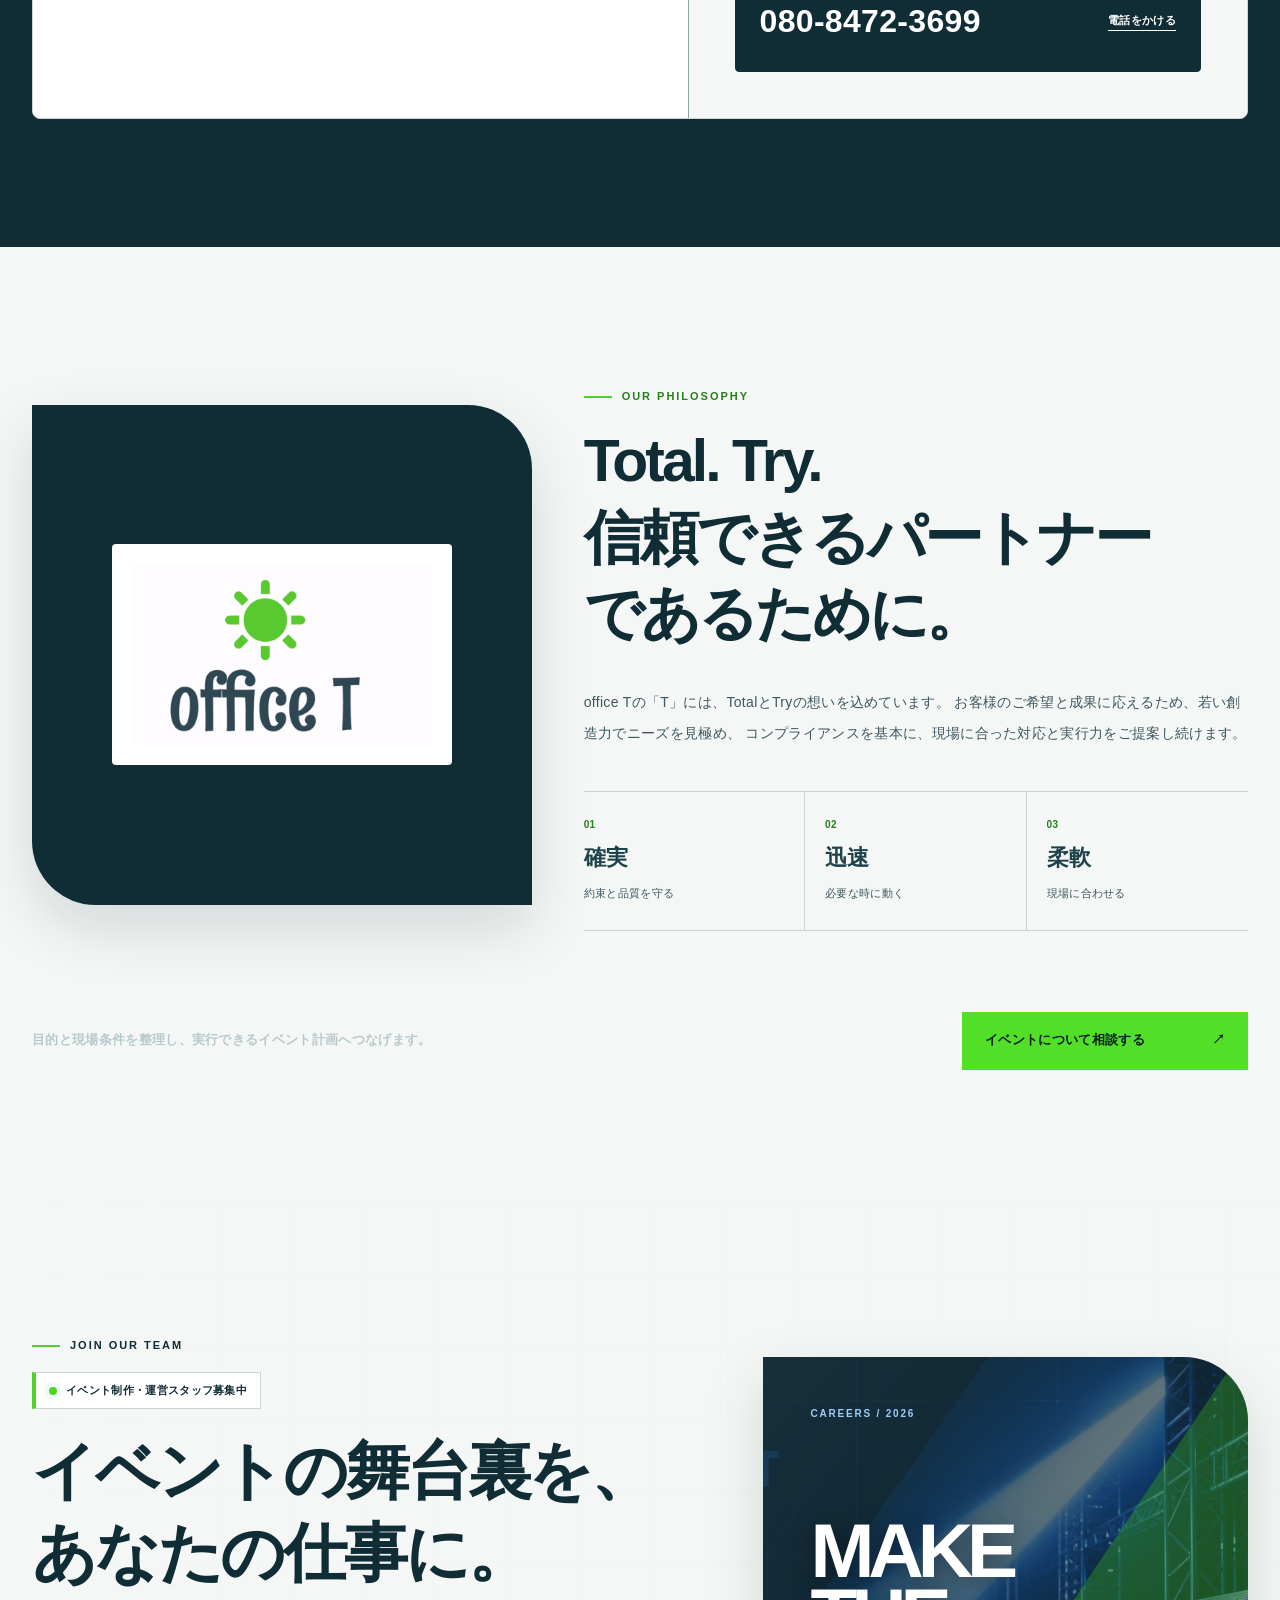
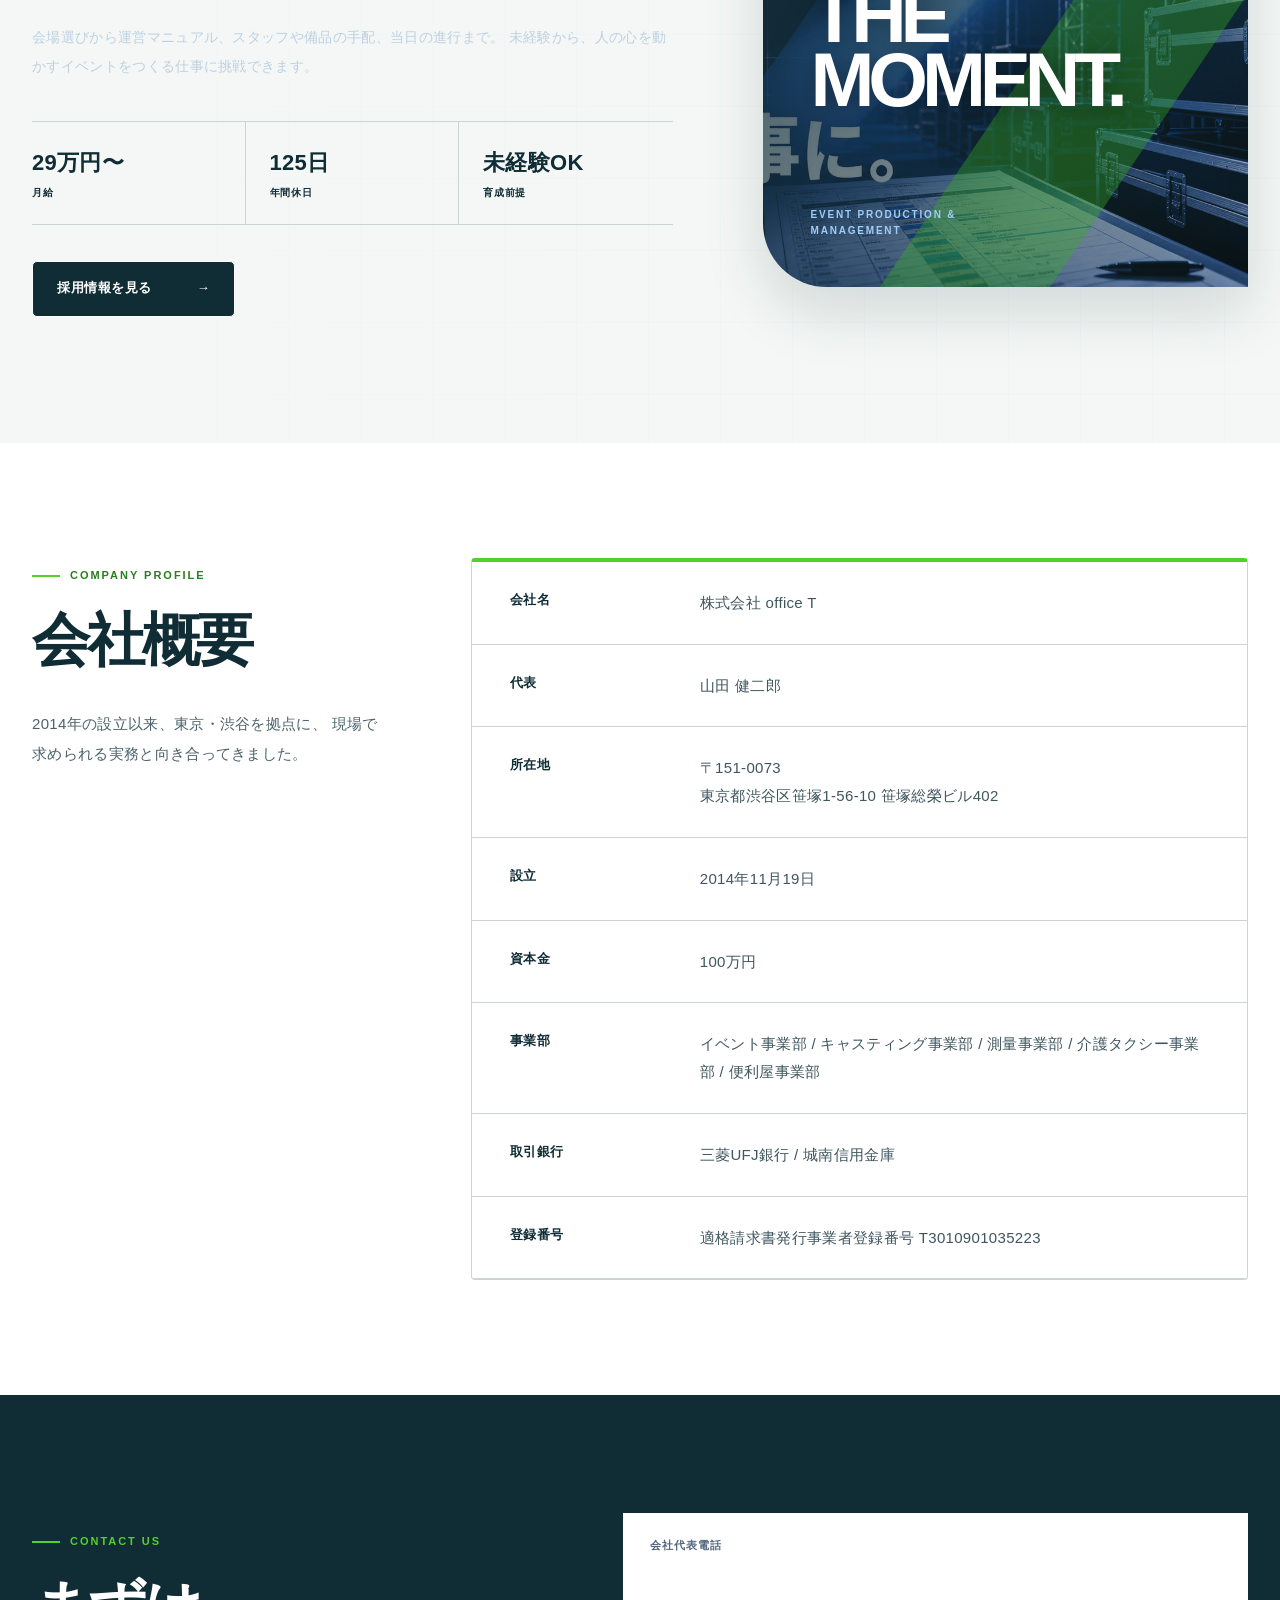
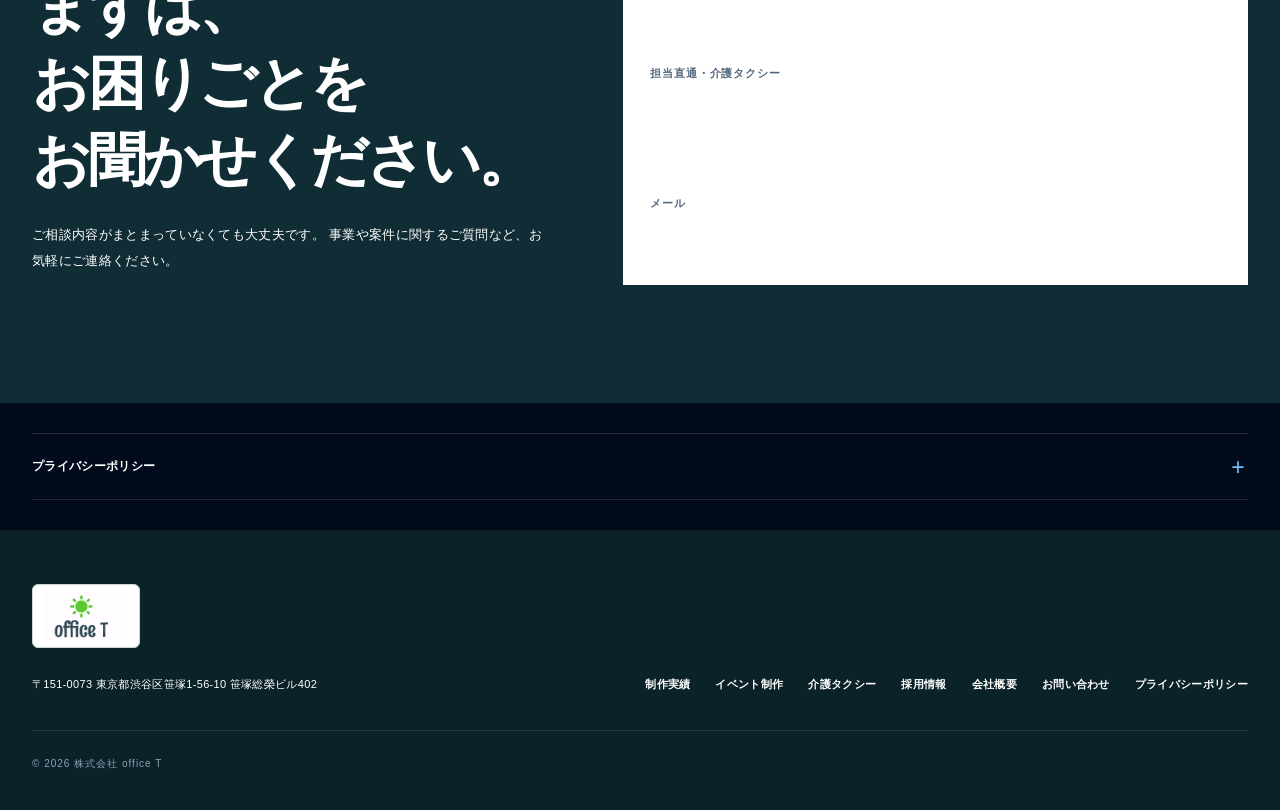
==== commit 795869de: "イベント制作トップページを刷新" ====
--- a/index.html
+++ b/index.html
@@ -1,2 +1,4 @@
-<!DOCTYPE html><html lang="ja"><head><meta charSet="utf-8"/><meta name="viewport" content="width=device-width, initial-scale=1"/><link rel="stylesheet" href="/assets/index-v6ig7R8d.css" data-rsc-css-href="/assets/index-v6ig7R8d.css" data-precedence="vite-rsc/importer-resources"/><title>株式会社 office T｜イベント・測量・介護タクシー</title><meta name="description" content="東京都渋谷区の株式会社 office T。イベント企画・制作・運営、測量、CAD、介護タクシー、救援サービスを提供しています。"/><meta name="robots" content="index, follow"/><meta property="og:title" content="株式会社 office T｜人と現場に、確かな答えを。"/><meta property="og:description" content="イベント、測量・CAD、介護タクシー、救援サービス。専門性と実行力で多様な現場を支えます。"/><meta property="og:site_name" content="株式会社 office T"/><meta property="og:type" content="website"/><meta property="og:locale" content="ja_JP"/><meta property="og:image" content="https://github.com/user-attachments/assets/f2400045-079e-428f-be4b-5f1a729ca64e"/><meta property="og:image:width" content="1732"/><meta property="og:image:height" content="908"/><meta property="og:image:alt" content="株式会社 office T｜人と現場に、確かな答えを。"/><meta name="twitter:card" content="summary_large_image"/><meta name="twitter:title" content="株式会社 office T｜人と現場に、確かな答えを。"/><meta name="twitter:description" content="イベント、測量・CAD、介護タクシー、救援サービス。"/><meta name="twitter:image" content="https://github.com/user-attachments/assets/f2400045-079e-428f-be4b-5f1a729ca64e"/>
-<link rel="canonical" href="https://officettokyo.com/"><meta property="og:url" content="https://officettokyo.com/"></head><body><a class="skip-link" href="#main">本文へ移動</a><header class="site-header"><div class="shell header-inner"><a class="brand" href="#top" aria-label="株式会社 office T トップへ"><span class="brand-logo-frame" aria-hidden="true"><img class="brand-logo" src="[data-uri]